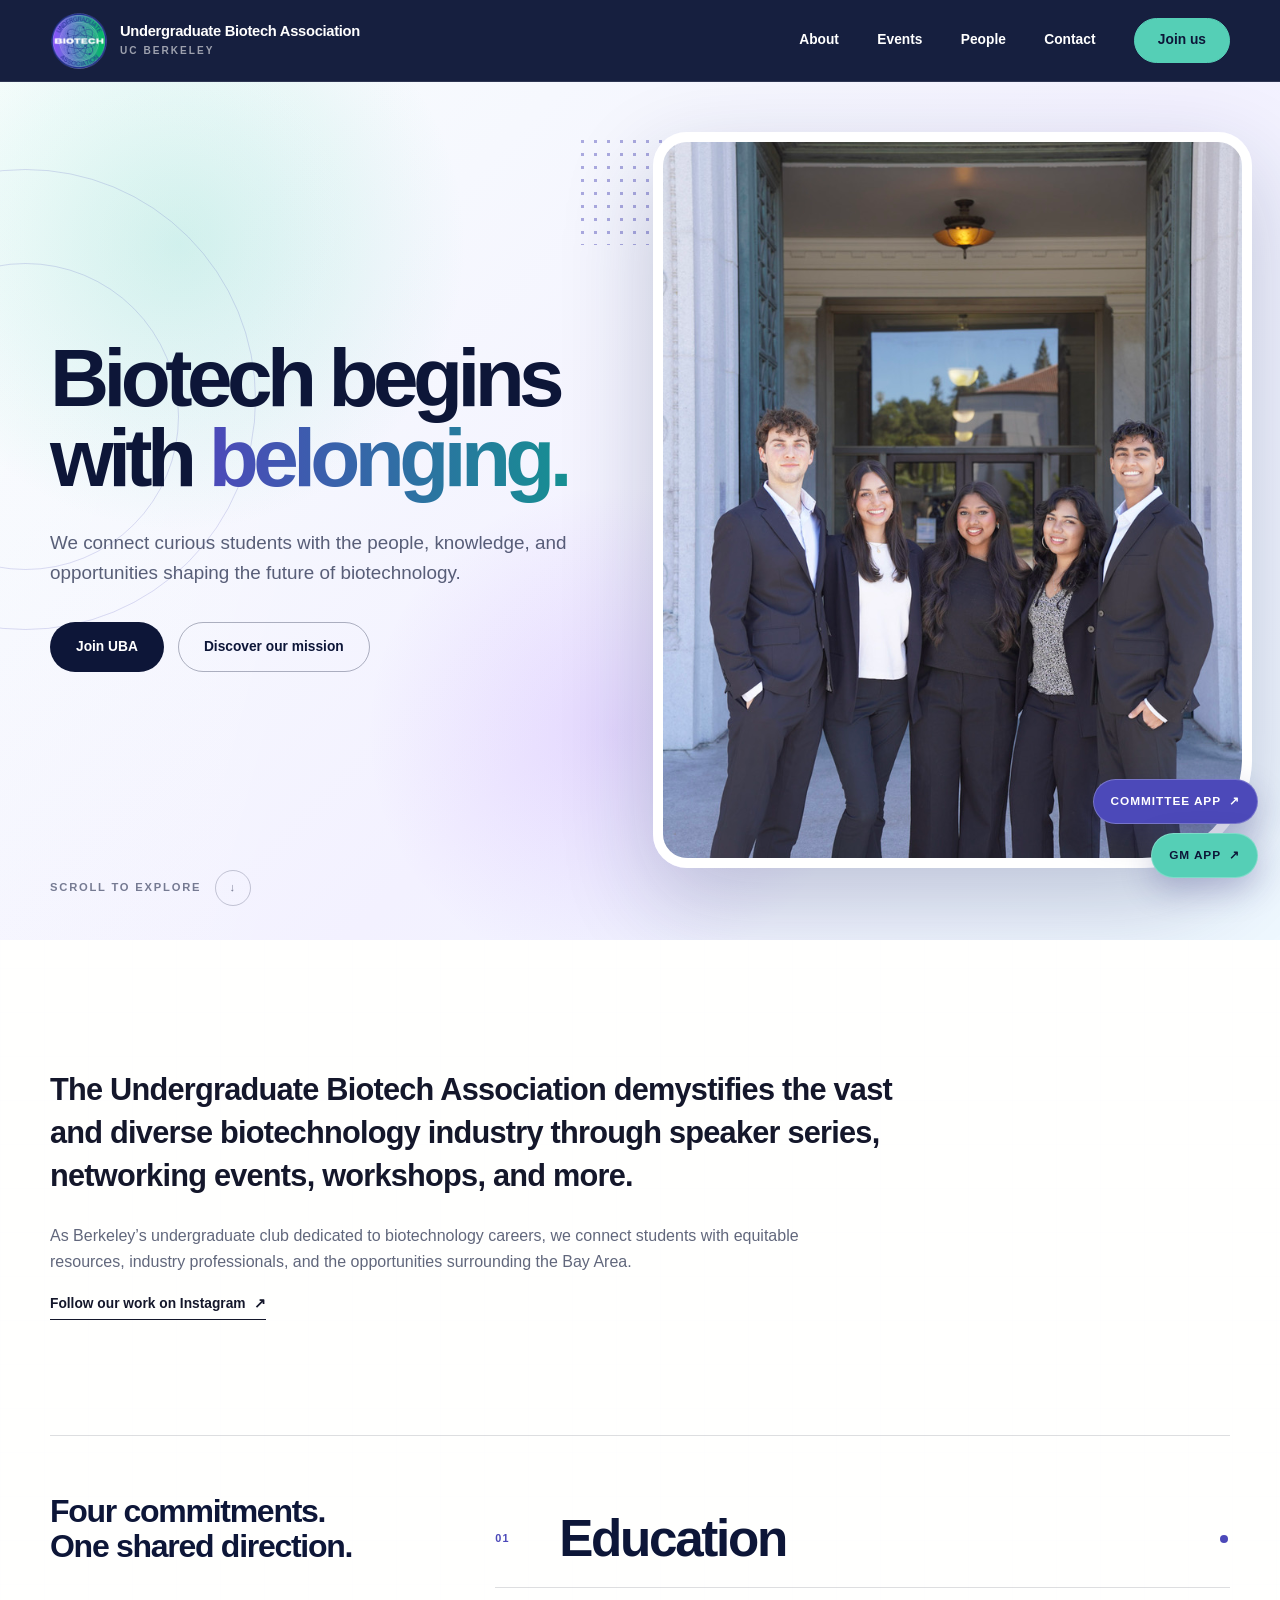
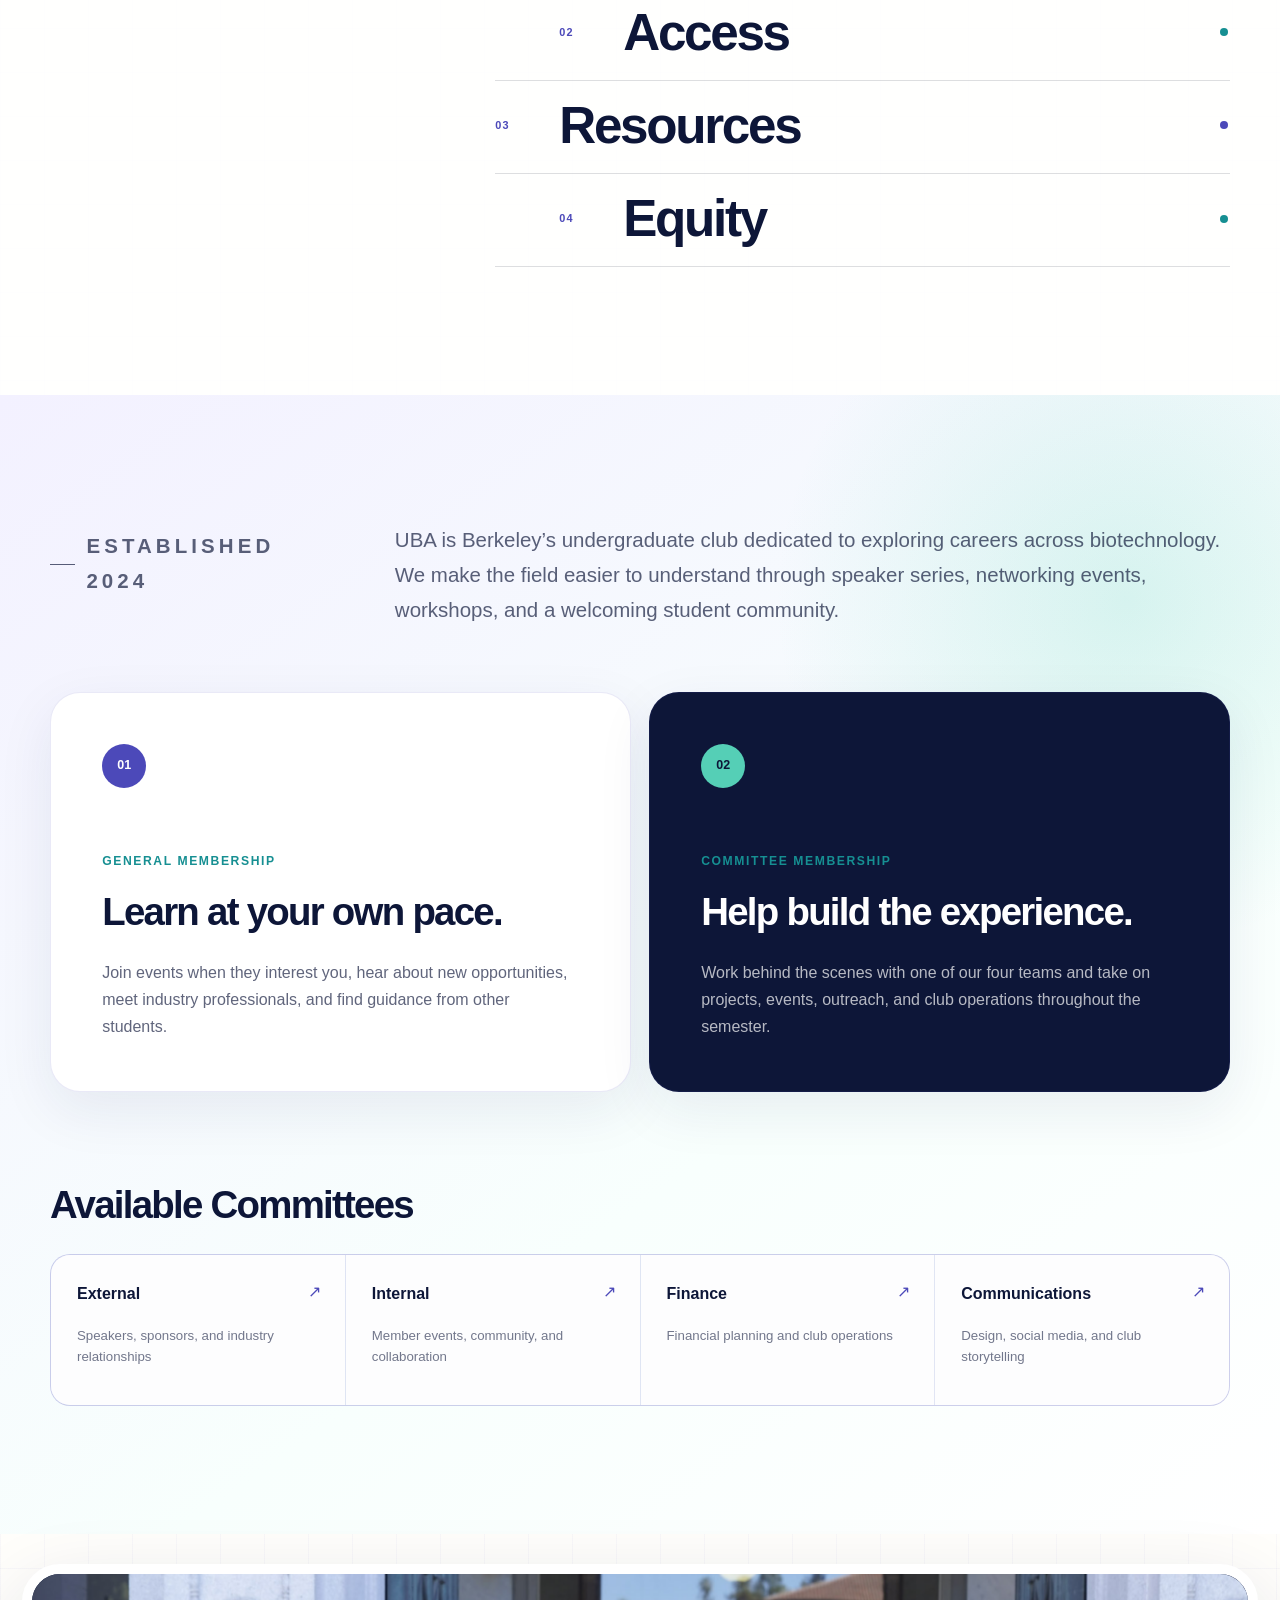
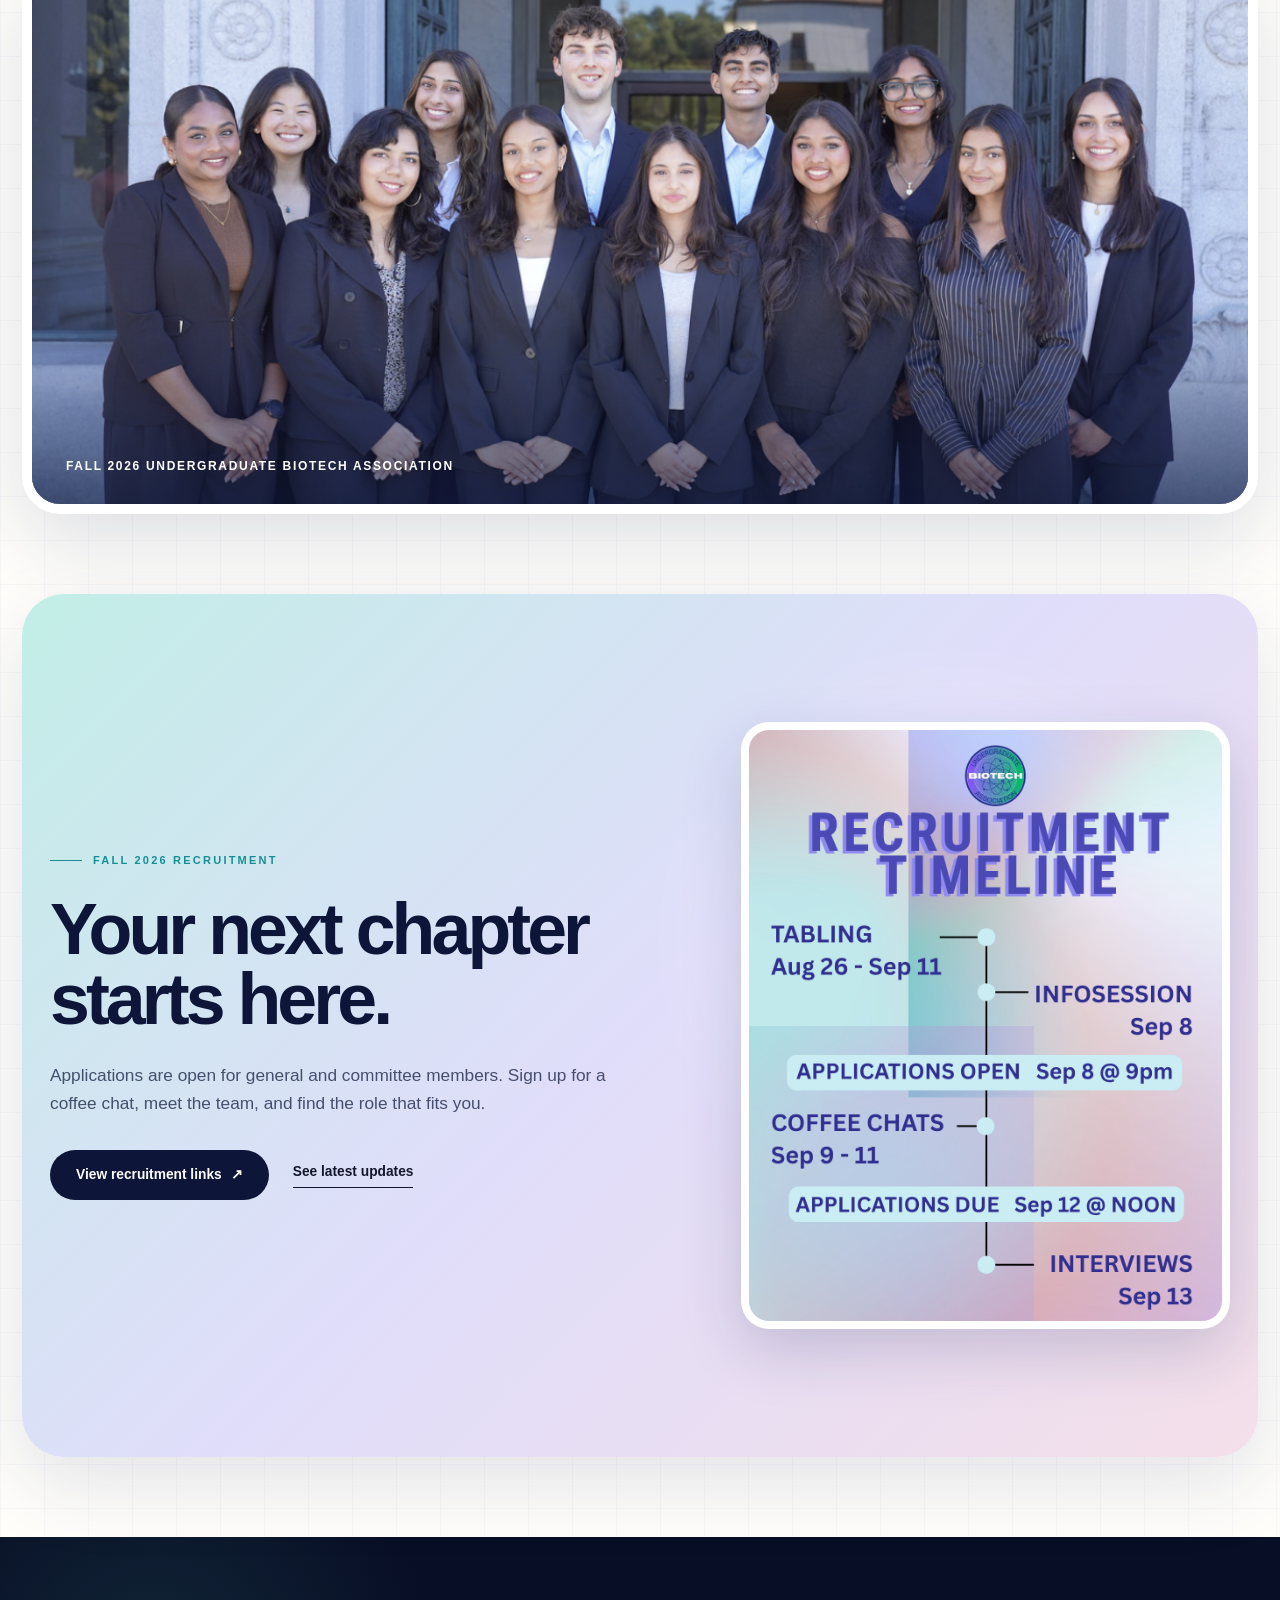
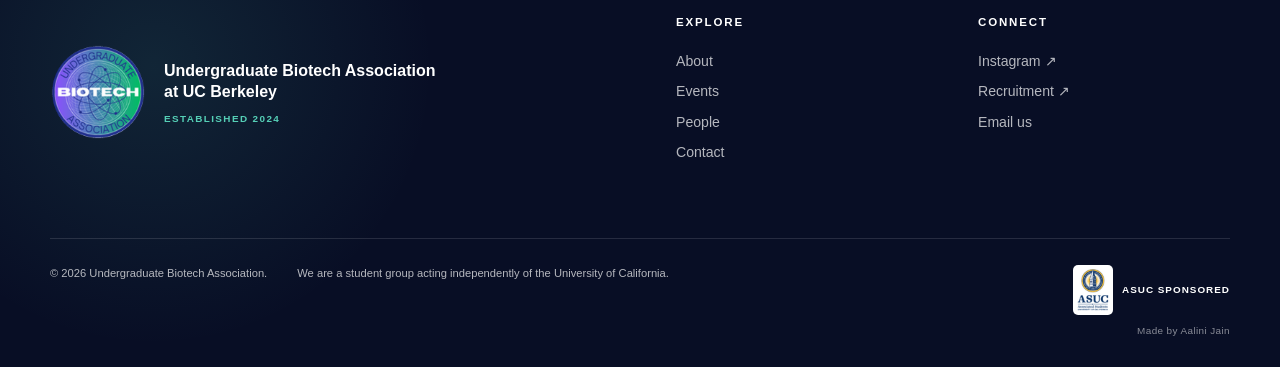
==== index.html @ ce8ee4ef "Fix Rohan and Mahika portrait crops" ====
<!doctype html>
<html lang="en">
  <head>
    <meta charset="UTF-8" />
    <meta name="viewport" content="width=device-width, initial-scale=1.0" />
    <meta
      name="description"
      content="The Undergraduate Biotech Association at UC Berkeley expands education, access, resources, and equity in biotechnology."
    />
    <meta name="theme-color" content="#182457" />
    <meta property="og:title" content="Undergraduate Biotech Association at Berkeley" />
    <meta
      property="og:description"
      content="A student community creating a more accessible and equitable path into biotechnology."
    />
    <meta property="og:image" content="assets/board-leadership-hq.jpeg" />
    <title>Undergraduate Biotech Association | UC Berkeley</title>
    <link rel="icon" href="assets/uba-logo-circle.png" />
    <link rel="stylesheet" href="styles.css?v=52" />
    <script src="script.js?v=9" defer></script>
  </head>
  <body>
    <a class="skip-link" href="#main-content">Skip to main content</a>

    <header class="site-header" data-header>
      <a class="brand" href="#home" aria-label="Undergraduate Biotech Association home">
        <span class="logo-crop"><img src="assets/uba-logo-circle.png" alt="" width="64" height="64" /></span>
        <span>
          <strong>Undergraduate Biotech Association</strong>
          <small>UC Berkeley</small>
        </span>
      </a>

      <button class="menu-toggle" type="button" aria-expanded="false" aria-controls="site-nav">
        <span></span><span></span><span></span>
        <span class="sr-only">Open menu</span>
      </button>

      <nav id="site-nav" class="site-nav" aria-label="Main navigation">
        <a href="#about">About</a>
        <a href="events.html">Events</a>
        <a href="people.html">People</a>
        <a href="contact.html">Contact</a>
        <a class="nav-cta" href="#join">Join us</a>
      </nav>
    </header>

    <div class="floating-applications" aria-label="UBA applications">
      <a class="floating-apply" href="https://docs.google.com/forms/d/e/1FAIpQLScR4cZwZZ2l4PjpaMu-0mJ9tTbmPl6yTMoB6lJNbiIGY1-iJw/viewform?usp=header" target="_blank" rel="noreferrer">Committee app <span aria-hidden="true">↗</span></a>
      <a class="floating-apply floating-apply-secondary" href="https://docs.google.com/forms/d/e/1FAIpQLSd3LmWvR2t4Z4Kg3OlW5qCdeOdYHtXtYmruvxZeySSAerFuqg/viewform?usp=header" target="_blank" rel="noreferrer">GM app <span aria-hidden="true">↗</span></a>
    </div>

    <main id="main-content">
      <section id="home" class="hero" aria-labelledby="hero-title">
        <div class="hero-photo" role="img" aria-label="Fall 2026 Undergraduate Biotech Association board"></div>
        <div class="hero-overlay"></div>
        <div class="hero-orbit orbit-one" aria-hidden="true"></div>
        <div class="hero-orbit orbit-two" aria-hidden="true"></div>

        <div class="hero-content reveal is-visible">
          <h1 id="hero-title">Biotech begins<br />with <em>belonging.</em></h1>
          <p class="hero-copy">
            We connect curious students with the people, knowledge, and opportunities shaping the future of biotechnology.
          </p>
          <div class="button-row">
            <a class="button button-primary" href="#join">Join UBA</a>
            <a class="button button-ghost" href="#about">Discover our mission</a>
          </div>
        </div>

        <a class="scroll-cue" href="#about">
          <span>Scroll to explore</span>
          <span aria-hidden="true">↓</span>
        </a>
      </section>

      <section id="about" class="mission section-pad" aria-label="About UBA">
        <div class="section-shell mission-grid mission-grid-single">
          <div class="mission-copy reveal">
            <p class="lead">
              The Undergraduate Biotech Association demystifies the vast and diverse biotechnology industry through speaker series, networking events, workshops, and more.
            </p>
            <p>
              As Berkeley’s undergraduate club dedicated to biotechnology careers, we connect students with equitable resources, industry professionals, and the opportunities surrounding the Bay Area.
            </p>
            <a class="text-link" href="https://www.instagram.com/cal_undergradbiotech/" target="_blank" rel="noreferrer">
              Follow our work on Instagram <span aria-hidden="true">↗</span>
            </a>
          </div>
        </div>

        <div class="values-editorial section-shell reveal" aria-labelledby="values-title">
          <header class="values-intro">
            <h3 id="values-title">Four commitments.<br />One shared direction.</h3>
          </header>
          <ol class="values-list">
            <li><span>01</span><strong>Education</strong></li>
            <li><span>02</span><strong>Access</strong></li>
            <li><span>03</span><strong>Resources</strong></li>
            <li><span>04</span><strong>Equity</strong></li>
          </ol>
        </div>
      </section>

      <section class="club-overview section-pad" aria-label="Club overview">
        <div class="section-shell">
          <div class="overview-heading overview-heading-simple reveal">
            <p class="eyebrow">Established 2024</p>
            <p>
              UBA is Berkeley’s undergraduate club dedicated to exploring careers across biotechnology. We make the field easier to understand through speaker series, networking events, workshops, and a welcoming student community.
            </p>
          </div>

          <div class="membership-grid reveal">
            <article>
              <span>01</span>
              <p class="membership-label">General membership</p>
              <h3>Learn at your own pace.</h3>
              <p>Join events when they interest you, hear about new opportunities, meet industry professionals, and find guidance from other students.</p>
            </article>
            <article>
              <span>02</span>
              <p class="membership-label">Committee membership</p>
              <h3>Help build the experience.</h3>
              <p>Work behind the scenes with one of our four teams and take on projects, events, outreach, and club operations throughout the semester.</p>
            </article>
          </div>

          <h3 class="committee-heading reveal">Available Committees</h3>
          <div class="committee-list reveal" aria-label="Available UBA committees">
            <a href="people.html#external-committee"><strong>External</strong><p>Speakers, sponsors, and industry relationships</p></a>
            <a href="people.html#internal-committee"><strong>Internal</strong><p>Member events, community, and collaboration</p></a>
            <a href="people.html#finance-committee"><strong>Finance</strong><p>Financial planning and club operations</p></a>
            <a href="people.html#communications-committee"><strong>Communications</strong><p>Design, social media, and club storytelling</p></a>
          </div>
        </div>
      </section>

      <figure class="community-photo-break reveal">
        <img src="assets/board-wide.png" alt="Fall 2026 Undergraduate Biotech Association board outside a campus building" />
        <figcaption>Fall 2026 Undergraduate Biotech Association</figcaption>
      </figure>

      <section id="join" class="recruitment section-pad">
        <div class="section-shell recruitment-grid">
          <div class="recruitment-copy reveal">
            <p class="eyebrow">Fall 2026 recruitment</p>
            <h2>Your next chapter starts here.</h2>
            <p>
              Applications are open for general and committee members. Sign up for a coffee chat, meet the team, and find the role that fits you.
            </p>
            <div class="button-row">
              <a
                class="button button-dark"
                href="https://linktr.ee/undergrad.biotech.association"
                target="_blank"
                rel="noreferrer"
              >
                View recruitment links <span aria-hidden="true">↗</span>
              </a>
              <a
                class="text-link"
                href="https://www.instagram.com/cal_undergradbiotech/"
                target="_blank"
                rel="noreferrer"
              >
                See latest updates
              </a>
            </div>
          </div>

          <figure class="recruitment-timeline reveal">
            <img
              src="assets/recruitment/fall-2026-timeline.png"
              alt="Fall 2026 recruitment timeline: tabling August 26 through September 11, info session and applications open September 8, coffee chats September 9 through 11, applications due September 12 at noon, and interviews September 13"
            />
          </figure>
        </div>
      </section>

    </main>

    <footer class="site-footer">
      <div class="section-shell footer-grid">
        <div class="footer-brand">
          <span class="logo-crop"><img src="assets/uba-logo-circle.png" alt="Undergraduate Biotech Association logo" width="86" height="86" /></span>
          <p>Undergraduate Biotech Association<br />at UC Berkeley<span class="footer-established">Established 2024</span></p>
        </div>
        <div>
          <h3>Explore</h3>
          <a href="#about">About</a>
          <a href="events.html">Events</a>
          <a href="people.html">People</a>
          <a href="contact.html">Contact</a>
        </div>
        <div>
          <h3>Connect</h3>
          <a href="https://www.instagram.com/cal_undergradbiotech/" target="_blank" rel="noreferrer">Instagram ↗</a>
          <a href="https://linktr.ee/undergrad.biotech.association" target="_blank" rel="noreferrer">Recruitment ↗</a>
          <a href="mailto:undergrad.biotech.association@gmail.com">Email us</a>
        </div>
      </div>
      <div class="section-shell footer-bottom">
        <p>© <span data-year></span> Undergraduate Biotech Association.</p>
        <p>We are a student group acting independently of the University of California.</p>
        <div class="footer-corner">
          <div class="asuc-sponsor"><img src="assets/asuc-logo.png" alt="ASUC logo" width="40" height="50" /><span>ASUC sponsored</span></div>
          <p class="site-credit">Made by Aalini Jain</p>
        </div>
      </div>
    </footer>
  </body>
</html>
---- styles.css ----
:root {
  --navy: #182457;
  --navy-deep: #0d1638;
  --purple: #4c49b9;
  --violet: #8a3ffc;
  --teal: #168f92;
  --mint: #55cfb6;
  --mist: #f4f6fb;
  --paper: #fffefb;
  --ink: #14172b;
  --muted: #61677c;
  --line: rgba(20, 23, 43, 0.14);
  --shell: min(1180px, calc(100% - 48px));
  --shadow: 0 24px 80px rgba(13, 22, 56, 0.16);
}

* {
  box-sizing: border-box;
}

html {
  scroll-behavior: smooth;
  scroll-padding-top: 86px;
}

body {
  margin: 0;
  color: var(--ink);
  background: var(--paper);
  font-family: Inter, ui-sans-serif, -apple-system, BlinkMacSystemFont, "Segoe UI", sans-serif;
  line-height: 1.6;
  -webkit-font-smoothing: antialiased;
}

body.menu-open {
  overflow: hidden;
}

img {
  display: block;
  max-width: 100%;
}

a {
  color: inherit;
  text-decoration: none;
}

button,
a {
  -webkit-tap-highlight-color: transparent;
}

.sr-only {
  position: absolute;
  width: 1px;
  height: 1px;
  padding: 0;
  margin: -1px;
  overflow: hidden;
  clip: rect(0, 0, 0, 0);
  white-space: nowrap;
  border: 0;
}

.skip-link {
  position: fixed;
  z-index: 1000;
  left: 16px;
  top: -100px;
  padding: 10px 16px;
  color: white;
  background: var(--navy-deep);
  border-radius: 4px;
  transition: top 180ms ease;
}

.skip-link:focus {
  top: 16px;
}

.site-header {
  position: fixed;
  z-index: 100;
  top: 0;
  left: 0;
  display: flex;
  align-items: center;
  justify-content: space-between;
  width: 100%;
  min-height: 78px;
  padding: 8px max(24px, calc((100vw - 1180px) / 2));
  background: rgba(255, 254, 251, 0.96);
  border-bottom: 1px solid transparent;
  transition: min-height 220ms ease, box-shadow 220ms ease, border-color 220ms ease;
  backdrop-filter: blur(16px);
}

.site-header.scrolled {
  min-height: 68px;
  border-color: var(--line);
  box-shadow: 0 8px 30px rgba(13, 22, 56, 0.06);
}

.brand {
  display: inline-flex;
  align-items: center;
  gap: 12px;
  line-height: 1.05;
}

.brand img {
  width: 52px;
  height: 52px;
  object-fit: cover;
  border-radius: 50%;
}

.brand strong,
.brand small {
  display: block;
}

.brand strong {
  font-size: 0.92rem;
  letter-spacing: -0.02em;
}

.brand small {
  margin-top: 6px;
  color: var(--muted);
  font-size: 0.63rem;
  font-weight: 700;
  letter-spacing: 0.2em;
  text-transform: uppercase;
}

.site-nav {
  display: flex;
  align-items: center;
  gap: clamp(18px, 3vw, 40px);
  font-size: 0.86rem;
  font-weight: 650;
}

.site-nav > a:not(.nav-cta) {
  position: relative;
}

.site-nav > a:not(.nav-cta)::after {
  position: absolute;
  right: 0;
  bottom: -7px;
  left: 0;
  height: 2px;
  content: "";
  background: var(--teal);
  transform: scaleX(0);
  transform-origin: right;
  transition: transform 180ms ease;
}

.site-nav > a:hover::after,
.site-nav > a:focus-visible::after {
  transform: scaleX(1);
  transform-origin: left;
}

.nav-cta {
  padding: 10px 23px;
  border: 1px solid var(--ink);
  border-radius: 999px;
  transition: color 180ms ease, background 180ms ease;
}

.nav-cta:hover,
.nav-cta:focus-visible {
  color: white;
  background: var(--ink);
}

.menu-toggle {
  display: none;
  width: 44px;
  height: 44px;
  padding: 10px;
  background: transparent;
  border: 0;
  cursor: pointer;
}

.menu-toggle > span:not(.sr-only) {
  display: block;
  height: 2px;
  margin: 5px 0;
  background: var(--ink);
  transition: transform 180ms ease, opacity 180ms ease;
}

.section-shell {
  width: var(--shell);
  margin: 0 auto;
}

.section-pad {
  padding: clamp(86px, 10vw, 150px) 0;
}

.eyebrow {
  display: flex;
  align-items: center;
  gap: 11px;
  margin: 0 0 24px;
  color: var(--teal);
  font-size: 0.69rem;
  font-weight: 800;
  letter-spacing: 0.2em;
  text-transform: uppercase;
}

.eyebrow::before {
  display: inline-block;
  width: 32px;
  height: 1px;
  content: "";
  background: currentColor;
}

.eyebrow.light {
  color: rgba(255, 255, 255, 0.8);
}

h1,
h2,
h3,
p {
  margin-top: 0;
}

h1,
h2 {
  margin-bottom: 0;
  font-weight: 760;
  line-height: 0.98;
  letter-spacing: -0.055em;
}

h1 em,
h2 em {
  font-family: Georgia, "Times New Roman", serif;
  font-weight: 400;
}

.hero {
  position: relative;
  display: flex;
  align-items: flex-end;
  min-height: 100svh;
  padding: 150px max(24px, calc((100vw - 1180px) / 2)) 90px;
  color: white;
  overflow: hidden;
}

.hero-photo,
.hero-overlay {
  position: absolute;
  inset: 0;
}

.hero-photo {
  background-image: url("assets/board-wide.png");
  background-position: center 38%;
  background-size: cover;
  transform: scale(1.015);
}

.hero-overlay {
  background:
    linear-gradient(90deg, rgba(7, 14, 42, 0.94) 0%, rgba(13, 22, 56, 0.74) 46%, rgba(13, 22, 56, 0.26) 78%),
    linear-gradient(0deg, rgba(7, 14, 42, 0.7) 0%, transparent 50%);
}

.hero-content {
  position: relative;
  z-index: 2;
  max-width: 760px;
}

.hero h1 {
  max-width: 780px;
  font-size: clamp(3.75rem, 8vw, 7.7rem);
}

.hero h1 em {
  color: #79dac8;
}

.hero-copy {
  max-width: 570px;
  margin: 30px 0 34px;
  color: rgba(255, 255, 255, 0.78);
  font-size: clamp(1rem, 1.7vw, 1.18rem);
}

.button-row {
  display: flex;
  align-items: center;
  flex-wrap: wrap;
  gap: 14px;
}

.button {
  display: inline-flex;
  align-items: center;
  justify-content: center;
  gap: 9px;
  min-height: 50px;
  padding: 12px 25px;
  border: 1px solid transparent;
  border-radius: 999px;
  font-size: 0.86rem;
  font-weight: 750;
  transition: transform 180ms ease, color 180ms ease, background 180ms ease, border-color 180ms ease;
}

.button:hover,
.button:focus-visible {
  transform: translateY(-2px);
}

.button-primary {
  color: var(--navy-deep);
  background: white;
}

.button-primary:hover,
.button-primary:focus-visible {
  color: white;
  background: var(--teal);
}

.button-ghost {
  color: white;
  border-color: rgba(255, 255, 255, 0.46);
}

.button-ghost:hover,
.button-ghost:focus-visible {
  border-color: white;
  background: rgba(255, 255, 255, 0.1);
}

.button-dark {
  color: white;
  background: var(--navy-deep);
}

.button-dark:hover,
.button-dark:focus-visible {
  background: var(--purple);
}

.button-outline {
  border-color: var(--ink);
}

.button-outline:hover,
.button-outline:focus-visible {
  color: white;
  background: var(--ink);
}

.scroll-cue {
  position: absolute;
  z-index: 2;
  right: max(24px, calc((100vw - 1180px) / 2));
  bottom: 52px;
  display: flex;
  align-items: center;
  gap: 14px;
  color: rgba(255, 255, 255, 0.72);
  font-size: 0.7rem;
  font-weight: 700;
  letter-spacing: 0.16em;
  text-transform: uppercase;
}

.scroll-cue span:last-child {
  display: grid;
  width: 36px;
  height: 36px;
  border: 1px solid rgba(255, 255, 255, 0.35);
  border-radius: 50%;
  place-items: center;
  animation: bob 1.8s ease-in-out infinite;
}

.hero-orbit {
  position: absolute;
  z-index: 1;
  right: -9vw;
  bottom: -30vw;
  border: 1px solid rgba(121, 218, 200, 0.32);
  border-radius: 50%;
}

.orbit-one {
  width: 58vw;
  height: 58vw;
}

.orbit-two {
  right: 2vw;
  bottom: -23vw;
  width: 42vw;
  height: 42vw;
}

.mission {
  overflow: hidden;
}

.mission-grid {
  display: grid;
  grid-template-columns: minmax(0, 0.95fr) minmax(0, 1.05fr);
  gap: clamp(60px, 10vw, 150px);
}

.mission h2,
.section-heading h2,
.recruitment h2,
.closing-cta h2 {
  font-size: clamp(3rem, 5.6vw, 5.8rem);
}

.mission-copy {
  padding-top: 45px;
}

.mission-copy .lead {
  margin-bottom: 26px;
  font-size: clamp(1.35rem, 2.4vw, 2rem);
  font-weight: 600;
  line-height: 1.4;
  letter-spacing: -0.025em;
}

.mission-copy > p:not(.lead) {
  max-width: 570px;
  color: var(--muted);
}

.text-link {
  display: inline-flex;
  align-items: center;
  gap: 8px;
  padding-bottom: 4px;
  color: var(--ink);
  border-bottom: 1px solid currentColor;
  font-size: 0.86rem;
  font-weight: 750;
  transition: color 180ms ease, gap 180ms ease;
}

.text-link:hover,
.text-link:focus-visible {
  gap: 13px;
  color: var(--teal);
}

.values {
  display: grid;
  grid-template-columns: repeat(4, 1fr);
  margin-top: clamp(80px, 9vw, 130px);
  border-top: 1px solid var(--line);
  border-bottom: 1px solid var(--line);
}

.values div {
  min-width: 0;
  padding: 32px clamp(16px, 3vw, 35px);
  border-right: 1px solid var(--line);
}

.values div:last-child {
  border-right: 0;
}

.values span,
.values strong {
  display: block;
}

.values span {
  margin-bottom: 20px;
  color: var(--purple);
  font-size: 0.7rem;
  font-weight: 800;
}

.values strong {
  font-size: clamp(1rem, 1.5vw, 1.3rem);
}

.community {
  color: white;
  background: var(--navy-deep);
}

.section-heading {
  display: grid;
  grid-template-columns: 1.3fr 0.7fr;
  align-items: end;
  gap: 60px;
  margin-bottom: 70px;
}

.section-heading h2 em {
  color: var(--mint);
}

.section-heading > p {
  max-width: 430px;
  margin-bottom: 7px;
  color: rgba(255, 255, 255, 0.64);
}

.program-grid {
  display: grid;
  grid-template-columns: repeat(3, 1fr);
  border-top: 1px solid rgba(255, 255, 255, 0.18);
  border-bottom: 1px solid rgba(255, 255, 255, 0.18);
}

.program-card {
  position: relative;
  min-height: 390px;
  padding: 28px clamp(24px, 3vw, 42px) 38px;
  border-right: 1px solid rgba(255, 255, 255, 0.18);
  transition: background 220ms ease;
}

.program-card:last-child {
  border-right: 0;
}

.program-card:hover {
  background: rgba(84, 207, 182, 0.07);
}

.card-number {
  display: block;
  color: rgba(255, 255, 255, 0.45);
  font-size: 0.68rem;
  font-weight: 800;
}

.card-icon {
  display: grid;
  width: 66px;
  height: 66px;
  margin: 72px 0 34px;
  color: var(--mint);
  border: 1px solid rgba(84, 207, 182, 0.45);
  border-radius: 50%;
  font-size: 1.6rem;
  place-items: center;
}

.program-card h3 {
  margin-bottom: 14px;
  font-size: 1.35rem;
}

.program-card p {
  margin-bottom: 0;
  color: rgba(255, 255, 255, 0.58);
  font-size: 0.92rem;
}

.recruitment {
  position: relative;
  color: var(--navy-deep);
  background:
    radial-gradient(circle at 75% 40%, rgba(255, 255, 255, 0.55), transparent 28%),
    linear-gradient(135deg, #c2eee7 0%, #e0ddfa 50%, #f4dfe9 100%);
  overflow: hidden;
}

.recruitment-grid {
  display: grid;
  grid-template-columns: minmax(0, 1fr) minmax(380px, 0.8fr);
  align-items: center;
  gap: 80px;
}

.recruitment-copy {
  position: relative;
  z-index: 2;
}

.recruitment-copy > p:not(.eyebrow) {
  max-width: 600px;
  margin: 28px 0 32px;
  color: rgba(13, 22, 56, 0.72);
  font-size: 1.08rem;
}

.recruitment-copy .button-row {
  gap: 24px;
}

.recruitment-art {
  position: relative;
  display: grid;
  min-height: 480px;
  place-items: center;
}

.recruitment-art img {
  position: relative;
  z-index: 2;
  width: min(48%, 210px);
  border: 8px solid rgba(255, 255, 255, 0.8);
  border-radius: 50%;
  box-shadow: var(--shadow);
}

.art-ring {
  position: absolute;
  border: 1px solid rgba(76, 73, 185, 0.33);
  border-radius: 50%;
}

.ring-one {
  width: 380px;
  height: 380px;
}

.ring-two {
  width: 490px;
  height: 240px;
  transform: rotate(-25deg);
}

.art-label {
  position: absolute;
  z-index: 3;
  padding: 8px 14px;
  color: white;
  background: var(--navy-deep);
  border-radius: 999px;
  font-size: 0.65rem;
  font-weight: 800;
  letter-spacing: 0.1em;
  text-transform: uppercase;
}

.label-one {
  top: 16%;
  left: 8%;
}

.label-two {
  right: 0;
  top: 47%;
  background: var(--purple);
}

.label-three {
  bottom: 12%;
  left: 22%;
  background: var(--teal);
}

.board {
  background: var(--paper);
}

.board-heading {
  color: var(--ink);
}

.board-heading h2 em {
  color: var(--purple);
}

.board-heading > p {
  color: var(--muted);
}

.photo-grid {
  display: grid;
  grid-template-columns: 1.35fr 0.9fr;
  grid-template-rows: repeat(2, minmax(240px, 1fr));
  gap: 16px;
}

.photo-grid figure {
  margin: 0;
  overflow: hidden;
}

.photo-grid .photo-wide {
  grid-row: 1 / 3;
}

.photo-grid img {
  width: 100%;
  height: 100%;
  object-fit: cover;
  transition: transform 700ms cubic-bezier(0.2, 0.7, 0.2, 1);
}

.photo-grid figure:hover img {
  transform: scale(1.025);
}

.photo-grid figure:nth-child(2) img {
  object-position: center 43%;
}

.photo-grid figure:nth-child(3) img {
  object-position: center 35%;
}

.board-link {
  display: flex;
  align-items: center;
  justify-content: space-between;
  gap: 40px;
  padding-top: 40px;
}

.board-link p {
  max-width: 520px;
  margin-bottom: 0;
  color: var(--muted);
}

.closing-cta {
  position: relative;
  padding: clamp(105px, 14vw, 190px) 0;
  color: white;
  background:
    linear-gradient(rgba(13, 22, 56, 0.84), rgba(13, 22, 56, 0.9)),
    url("assets/board-candid.jpeg") center 42% / cover;
  text-align: center;
}

.closing-cta .eyebrow {
  justify-content: center;
}

.closing-cta h2 {
  margin-bottom: 38px;
}

.closing-cta h2 em {
  color: var(--mint);
}

.site-footer {
  padding: 76px 0 28px;
  color: rgba(255, 255, 255, 0.7);
  background: #080e25;
}

.footer-grid {
  display: grid;
  grid-template-columns: 1.6fr 0.7fr 0.7fr;
  gap: 50px;
  padding-bottom: 66px;
}

.footer-brand {
  display: flex;
  align-items: center;
  gap: 18px;
}

.footer-brand img {
  width: 76px;
  height: 76px;
  object-fit: cover;
  border-radius: 50%;
}

.footer-brand p {
  margin-bottom: 0;
  color: white;
  font-weight: 650;
  line-height: 1.35;
}

.footer-established {
  display: block;
  margin-top: 9px;
  color: var(--mint);
  font-size: 0.62rem;
  font-weight: 750;
  letter-spacing: 0.14em;
  text-transform: uppercase;
}

.site-footer h3 {
  margin-bottom: 18px;
  color: white;
  font-size: 0.72rem;
  letter-spacing: 0.16em;
  text-transform: uppercase;
}

.site-footer div > a {
  display: block;
  width: fit-content;
  margin: 8px 0;
  font-size: 0.88rem;
}

.site-footer div > a:hover,
.site-footer div > a:focus-visible {
  color: var(--mint);
}

.footer-bottom {
  display: flex;
  justify-content: space-between;
  gap: 30px;
  padding-top: 26px;
  border-top: 1px solid rgba(255, 255, 255, 0.12);
  font-size: 0.7rem;
}

.footer-bottom p {
  margin-bottom: 0;
}

.footer-corner {
  display: flex;
  align-items: flex-end;
  flex: 0 0 auto;
  flex-direction: column;
  gap: 8px;
  margin-left: auto;
}

.asuc-sponsor {
  display: flex;
  align-items: center;
  flex: 0 0 auto;
  gap: 9px;
  color: white;
  font-size: 0.62rem;
  font-weight: 750;
  letter-spacing: 0.1em;
  text-transform: uppercase;
  white-space: nowrap;
}

.asuc-sponsor img {
  display: block;
  width: 40px;
  height: 50px;
  object-fit: contain;
  border-radius: 5px;
}

.site-credit {
  color: rgba(255, 255, 255, 0.52);
  font-size: 0.62rem;
  letter-spacing: 0.04em;
}

.floating-applications {
  position: fixed;
  right: 22px;
  bottom: 22px;
  z-index: 90;
  display: flex;
  align-items: flex-end;
  flex-direction: column;
  gap: 9px;
}

.floating-apply {
  display: inline-flex;
  align-items: center;
  gap: 8px;
  padding: 12px 17px;
  color: white;
  background: var(--purple);
  border: 1px solid rgba(255, 255, 255, 0.24);
  border-radius: 999px;
  box-shadow: 0 12px 32px rgba(35, 35, 115, 0.26);
  font-size: 0.74rem;
  font-weight: 800;
  letter-spacing: 0.08em;
  text-transform: uppercase;
  transition: background 180ms ease, transform 180ms ease;
}

.floating-apply-secondary {
  color: var(--navy-deep);
  background: var(--mint);
}

.floating-apply:hover,
.floating-apply:focus-visible {
  color: var(--navy-deep);
  background: var(--mint);
  transform: translateY(-2px);
}

.floating-apply-secondary:hover,
.floating-apply-secondary:focus-visible {
  color: white;
  background: var(--purple);
}

.values-editorial {
  display: grid;
  grid-template-columns: minmax(190px, 0.62fr) minmax(0, 1.38fr);
  gap: clamp(55px, 9vw, 135px);
  margin-top: clamp(80px, 9vw, 130px);
  padding-top: clamp(34px, 5vw, 58px);
  border-top: 1px solid var(--line);
}

.values-intro .eyebrow {
  margin-bottom: 22px;
}

.values-intro h3 {
  max-width: 340px;
  color: var(--navy-deep);
  font-size: clamp(1.55rem, 2.5vw, 2.6rem);
  line-height: 1.08;
  letter-spacing: -0.04em;
}

.values-list {
  margin: 0;
  padding: 0;
  list-style: none;
}

.values-list li {
  display: grid;
  grid-template-columns: 46px minmax(0, 1fr) 10px;
  align-items: center;
  gap: 18px;
  padding: 19px 0 22px;
  border-bottom: 1px solid var(--line);
}

.values-list li:nth-child(even) {
  padding-left: clamp(24px, 5vw, 78px);
}

.values-list li::after {
  width: 8px;
  height: 8px;
  background: var(--purple);
  border-radius: 50%;
  content: "";
}

.values-list li:nth-child(even)::after {
  background: var(--teal);
}

.values-list span {
  color: var(--purple);
  font-size: 0.68rem;
  font-weight: 800;
  letter-spacing: 0.12em;
}

.values-list strong {
  color: var(--navy-deep);
  font-size: clamp(1.9rem, 4vw, 4rem);
  font-weight: 650;
  line-height: 1;
  letter-spacing: -0.045em;
}

@media (max-width: 760px) {
  .floating-applications {
    right: 14px;
    bottom: 14px;
    gap: 7px;
  }

  .floating-apply {
    padding: 11px 14px;
    font-size: 0.68rem;
  }

  .values-editorial {
    grid-template-columns: 1fr;
    gap: 38px;
    margin-top: 70px;
  }

  .values-intro h3 {
    max-width: 290px;
  }

  .values-list li {
    grid-template-columns: 34px minmax(0, 1fr) 8px;
    gap: 12px;
  }

  .values-list li:nth-child(even) {
    padding-left: 20px;
  }
}

.site-nav > a.active:not(.nav-cta)::after {
  transform: scaleX(1);
}

.subpage-body {
  background: var(--paper);
}

.subpage-hero {
  position: relative;
  display: flex;
  align-items: flex-end;
  min-height: 76svh;
  padding: 180px 0 clamp(70px, 9vw, 120px);
  color: white;
  overflow: hidden;
}

.subpage-hero::before,
.subpage-hero::after {
  position: absolute;
  inset: 0;
  content: "";
}

.subpage-hero::before {
  background-position: center;
  background-size: cover;
  transform: scale(1.015);
}

.subpage-hero::after {
  background:
    linear-gradient(90deg, rgba(7, 14, 42, 0.95) 0%, rgba(13, 22, 56, 0.73) 55%, rgba(13, 22, 56, 0.32) 100%),
    linear-gradient(0deg, rgba(7, 14, 42, 0.7), transparent 54%);
}

.events-hero::before {
  background-image: url("assets/events/industry-speaker-panel.jpg");
  background-position: center 48%;
}

.people-hero::before {
  background-image: url("assets/board-wide.png");
  background-position: center 38%;
}

.subpage-hero .section-shell {
  position: relative;
  z-index: 2;
}

.subpage-hero h1 {
  max-width: 880px;
  margin: 0;
  font-size: clamp(4rem, 8vw, 8rem);
}

.subpage-hero h1 em {
  color: var(--mint);
}

.subpage-hero .section-shell > p:last-child {
  max-width: 610px;
  margin: 30px 0 0;
  color: rgba(255, 255, 255, 0.72);
  font-size: 1.05rem;
}

.intro-grid {
  display: grid;
  grid-template-columns: 0.7fr 1.3fr;
  gap: 70px;
}

.intro-grid .lead {
  max-width: 780px;
  margin: 0;
  font-size: clamp(1.6rem, 3vw, 2.65rem);
  font-weight: 600;
  line-height: 1.35;
  letter-spacing: -0.035em;
}

.events-intro {
  padding-bottom: clamp(65px, 8vw, 110px);
}

.event-archive {
  padding-bottom: clamp(90px, 11vw, 160px);
}

.event-row {
  display: grid;
  grid-template-columns: minmax(0, 0.88fr) minmax(0, 1.12fr);
  align-items: center;
  gap: clamp(50px, 8vw, 120px);
  padding-top: clamp(70px, 8vw, 110px);
  padding-bottom: clamp(70px, 8vw, 110px);
  border-top: 1px solid var(--line);
}

.event-row.reverse .event-image {
  grid-column: 2;
}

.event-row.reverse .event-copy {
  grid-column: 1;
  grid-row: 1;
}

.event-image {
  position: relative;
  display: block;
  aspect-ratio: 4 / 5;
  background: var(--mist);
  overflow: hidden;
}

.event-image::after {
  position: absolute;
  inset: 0;
  content: "";
  border: 1px solid rgba(255, 255, 255, 0.18);
  pointer-events: none;
}

.event-image img {
  width: 100%;
  height: 100%;
  object-fit: cover;
  transition: transform 600ms cubic-bezier(0.2, 0.7, 0.2, 1);
}

.event-image:hover img,
.event-image:focus-visible img {
  transform: scale(1.025);
}

.event-copy {
  max-width: 610px;
}

.event-number {
  color: var(--purple);
  font-size: 0.7rem;
  font-weight: 800;
  letter-spacing: 0.15em;
}

.event-date {
  margin-bottom: 20px;
  color: var(--teal);
  font-size: 0.7rem;
  font-weight: 800;
  letter-spacing: 0.13em;
  text-transform: uppercase;
}

.event-copy h2 {
  margin-bottom: 26px;
  font-size: clamp(2.45rem, 4.5vw, 4.55rem);
  line-height: 1.02;
}

.event-copy > p:not(.event-number, .event-date) {
  color: var(--muted);
}

.event-tags {
  display: flex;
  flex-wrap: wrap;
  gap: 8px;
  margin: 28px 0 30px;
}

.event-tags span {
  padding: 6px 11px;
  color: var(--navy);
  background: rgba(76, 73, 185, 0.08);
  border: 1px solid rgba(76, 73, 185, 0.16);
  border-radius: 999px;
  font-size: 0.68rem;
  font-weight: 750;
}

.next-event-cta,
.people-closing {
  padding: clamp(100px, 13vw, 175px) 0;
  color: white;
  background:
    radial-gradient(circle at 82% 22%, rgba(84, 207, 182, 0.22), transparent 30%),
    var(--navy-deep);
  text-align: center;
}

.next-event-cta .eyebrow,
.people-closing .eyebrow {
  justify-content: center;
}

.next-event-cta h2,
.people-closing h2 {
  margin-bottom: 30px;
  font-size: clamp(3.3rem, 7vw, 6.7rem);
}

.next-event-cta h2 em,
.people-closing h2 em {
  color: var(--mint);
}

.next-event-cta p:not(.eyebrow) {
  max-width: 590px;
  margin: 0 auto 32px;
  color: rgba(255, 255, 255, 0.66);
}

.coffee-chat-strip {
  color: white;
  background: var(--purple);
}

.coffee-chat-strip .section-shell {
  display: flex;
  align-items: center;
  justify-content: space-between;
  gap: 30px;
  min-height: 104px;
  padding-top: 20px;
  padding-bottom: 20px;
}

.coffee-chat-strip span,
.coffee-chat-strip strong {
  display: block;
}

.coffee-chat-strip span {
  margin-bottom: 4px;
  color: rgba(255, 255, 255, 0.68);
  font-size: 0.64rem;
  font-weight: 800;
  letter-spacing: 0.15em;
  text-transform: uppercase;
}

.coffee-chat-strip strong {
  font-size: 1.12rem;
}

.coffee-chat-strip p {
  margin: 0;
  color: rgba(255, 255, 255, 0.74);
  font-size: 0.86rem;
  text-align: right;
}

.coffee-chat-details {
  display: flex;
  align-items: flex-end;
  flex-direction: column;
  gap: 10px;
}

.coffee-chat-strip .coffee-chat-limit {
  padding: 8px 13px;
  color: white;
  background: var(--navy-deep);
  border-radius: 999px;
  font-size: 0.72rem;
  font-weight: 800;
  letter-spacing: 0.04em;
  text-transform: uppercase;
}

.team-section {
  overflow: hidden;
}

.team-tinted {
  background: var(--mist);
}

.team-title {
  position: relative;
  display: flex;
  align-items: flex-end;
  justify-content: space-between;
  gap: 30px;
  margin-bottom: 55px;
  padding-bottom: 26px;
  border-bottom: 1px solid var(--line);
}

.team-title .eyebrow {
  position: absolute;
  top: -5px;
  left: 0;
}

.team-title h2 {
  margin: 45px 0 0;
  font-size: clamp(2.5rem, 5vw, 4.8rem);
}

.team-title > span {
  padding-bottom: 8px;
  color: var(--muted);
  font-size: 0.68rem;
  font-weight: 800;
  letter-spacing: 0.13em;
  text-transform: uppercase;
}

.people-grid {
  display: grid;
  grid-template-columns: repeat(2, minmax(0, 1fr));
  gap: 28px;
}

.people-grid.three-up {
  grid-template-columns: repeat(3, minmax(0, 1fr));
}

.people-grid.single-card {
  grid-template-columns: minmax(0, calc(50% - 14px));
}

.person-card {
  min-width: 0;
  background: white;
  border: 1px solid var(--line);
  transition: box-shadow 240ms ease, transform 240ms ease;
}

.person-card:hover {
  box-shadow: var(--shadow);
  transform: translateY(-5px);
}

.person-photo {
  aspect-ratio: 4 / 4.7;
  background: #e7e9f1;
  overflow: hidden;
}

.person-photo img {
  width: 100%;
  height: 100%;
  object-fit: cover;
  object-position: center 30%;
  transition: transform 600ms cubic-bezier(0.2, 0.7, 0.2, 1);
}

.person-card:hover .person-photo img {
  transform: scale(1.025);
}

.person-info {
  padding: clamp(24px, 3vw, 38px);
}

.person-role {
  margin-bottom: 7px;
  color: var(--teal);
  font-size: 0.66rem;
  font-weight: 800;
  letter-spacing: 0.13em;
  text-transform: uppercase;
}

.person-info h3 {
  margin-bottom: 27px;
  font-size: clamp(1.75rem, 3vw, 2.65rem);
  line-height: 1.05;
  letter-spacing: -0.04em;
}

.person-info dl {
  margin: 0 0 28px;
}

.person-info dl div {
  display: grid;
  grid-template-columns: 82px minmax(0, 1fr);
  gap: 12px;
  padding: 10px 0;
  border-top: 1px solid var(--line);
}

.person-info dt,
.person-info dd {
  margin: 0;
}

.person-info dt {
  color: var(--muted);
  font-size: 0.66rem;
  font-weight: 800;
  letter-spacing: 0.08em;
  text-transform: uppercase;
}

.person-info dd {
  font-size: 0.82rem;
  line-height: 1.45;
}

.coffee-link {
  display: inline-flex;
  align-items: center;
  gap: 8px;
  padding-bottom: 3px;
  color: var(--purple);
  border-bottom: 1px solid currentColor;
  font-size: 0.78rem;
  font-weight: 800;
  transition: color 180ms ease, gap 180ms ease;
}

.coffee-link:hover,
.coffee-link:focus-visible {
  gap: 12px;
  color: var(--teal);
}

.coffee-link.unavailable {
  color: var(--muted);
  border-bottom-style: dashed;
}

.people-closing {
  background:
    linear-gradient(rgba(13, 22, 56, 0.84), rgba(13, 22, 56, 0.9)),
    url("assets/board-candid.jpeg") center / cover;
}

.reveal {
  opacity: 0;
  transform: translateY(30px);
  transition: opacity 700ms ease, transform 700ms cubic-bezier(0.2, 0.7, 0.2, 1);
}

.reveal.is-visible {
  opacity: 1;
  transform: translateY(0);
}

.program-card:nth-child(2) {
  transition-delay: 100ms;
}

.program-card:nth-child(3) {
  transition-delay: 200ms;
}

@keyframes bob {
  0%, 100% { transform: translateY(0); }
  50% { transform: translateY(5px); }
}

@media (max-width: 900px) {
  :root {
    --shell: min(100% - 36px, 680px);
  }

  .site-header {
    padding-right: 18px;
    padding-left: 18px;
    backdrop-filter: none;
  }

  .menu-toggle {
    position: relative;
    z-index: 102;
    display: block;
  }

  .menu-open .menu-toggle > span:nth-child(1) {
    background: white;
    transform: translateY(7px) rotate(45deg);
  }

  .menu-open .menu-toggle > span:nth-child(2) {
    opacity: 0;
  }

  .menu-open .menu-toggle > span:nth-child(3) {
    background: white;
    transform: translateY(-7px) rotate(-45deg);
  }

  .site-nav {
    position: fixed;
    z-index: 101;
    inset: 0;
    display: flex;
    align-items: flex-start;
    justify-content: center;
    flex-direction: column;
    gap: 24px;
    padding: 110px 36px 50px;
    color: white;
    background: var(--navy-deep);
    font-size: clamp(1.8rem, 8vw, 3.4rem);
    opacity: 0;
    pointer-events: none;
    transform: translateY(-15px);
    transition: opacity 200ms ease, transform 200ms ease;
  }

  .menu-open .site-nav {
    opacity: 1;
    pointer-events: auto;
    transform: translateY(0);
  }

  .nav-cta {
    margin-top: 18px;
    padding: 12px 26px;
    border-color: white;
    font-size: 1rem;
  }

  .mission-grid,
  .section-heading,
  .recruitment-grid {
    grid-template-columns: 1fr;
  }

  .mission-grid,
  .section-heading {
    gap: 28px;
  }

  .mission-copy {
    padding-top: 0;
  }

  .values {
    grid-template-columns: repeat(2, 1fr);
  }

  .values div:nth-child(2) {
    border-right: 0;
  }

  .values div:nth-child(-n + 2) {
    border-bottom: 1px solid var(--line);
  }

  .program-grid {
    grid-template-columns: 1fr;
  }

  .program-card {
    min-height: auto;
    border-right: 0;
    border-bottom: 1px solid rgba(255, 255, 255, 0.18);
  }

  .program-card:last-child {
    border-bottom: 0;
  }

  .card-icon {
    margin: 44px 0 28px;
  }

  .recruitment-grid {
    gap: 15px;
  }

  .recruitment-art {
    min-height: 390px;
  }

  .photo-grid {
    grid-template-columns: 1fr 1fr;
    grid-template-rows: minmax(310px, auto) 270px;
  }

  .photo-grid .photo-wide {
    grid-column: 1 / 3;
    grid-row: auto;
  }

  .subpage-hero {
    min-height: 70svh;
  }

  .intro-grid {
    grid-template-columns: 1fr;
    gap: 18px;
  }

  .event-row {
    gap: 45px;
  }

  .people-grid.three-up {
    grid-template-columns: repeat(2, minmax(0, 1fr));
  }
}

@media (max-width: 620px) {
  :root {
    --shell: calc(100% - 32px);
  }

  .brand strong {
    font-size: 0.78rem;
  }

  .brand small {
    font-size: 0.56rem;
  }

  .hero {
    min-height: 830px;
    padding-right: 16px;
    padding-bottom: 68px;
    padding-left: 16px;
  }

  .hero-photo {
    background-position: 59% center;
  }

  .hero-overlay {
    background:
      linear-gradient(0deg, rgba(7, 14, 42, 0.96) 0%, rgba(13, 22, 56, 0.72) 62%, rgba(13, 22, 56, 0.22) 100%);
  }

  .hero h1 {
    font-size: clamp(3.2rem, 17vw, 5.2rem);
  }

  .scroll-cue {
    display: none;
  }

  .section-pad {
    padding: 82px 0;
  }

  .mission h2,
  .section-heading h2,
  .recruitment h2,
  .closing-cta h2 {
    font-size: clamp(2.7rem, 13vw, 4.1rem);
  }

  .values {
    grid-template-columns: 1fr;
  }

  .values div {
    border-right: 0;
    border-bottom: 1px solid var(--line);
  }

  .values div:nth-child(3) {
    border-bottom: 1px solid var(--line);
  }

  .values div:last-child {
    border-bottom: 0;
  }

  .section-heading {
    margin-bottom: 48px;
  }

  .recruitment-art {
    min-height: 330px;
    transform: scale(0.84);
  }

  .ring-one {
    width: 330px;
    height: 330px;
  }

  .ring-two {
    width: 390px;
    height: 210px;
  }

  .photo-grid {
    display: block;
  }

  .photo-grid figure {
    margin-bottom: 12px;
  }

  .photo-grid figure:not(.photo-wide) {
    height: 340px;
  }

  .board-link {
    align-items: flex-start;
    flex-direction: column;
  }

  .footer-grid {
    grid-template-columns: 1fr 1fr;
  }

  .footer-brand {
    grid-column: 1 / 3;
  }

  .footer-bottom {
    align-items: flex-start;
    flex-direction: column;
    gap: 10px;
  }

  .asuc-sponsor {
    margin-top: 8px;
  }

  .footer-corner {
    align-items: flex-start;
    margin-left: 0;
  }

  .subpage-hero {
    min-height: 690px;
    padding-top: 145px;
  }

  .subpage-hero h1 {
    font-size: clamp(3.3rem, 16vw, 5.1rem);
  }

  .events-hero::before {
    background-position: center;
  }

  .people-hero::before {
    background-position: 58% center;
  }

  .coffee-chat-strip .section-shell {
    align-items: flex-start;
    flex-direction: column;
    gap: 10px;
    padding-top: 24px;
    padding-bottom: 24px;
  }

  .coffee-chat-strip p {
    text-align: left;
  }

  .coffee-chat-details {
    align-items: flex-start;
  }

  .event-row,
  .event-row.reverse {
    grid-template-columns: 1fr;
    gap: 38px;
  }

  .event-row.reverse .event-image,
  .event-row.reverse .event-copy {
    grid-column: auto;
    grid-row: auto;
  }

  .event-image {
    aspect-ratio: 1 / 1;
  }

  .team-title {
    align-items: flex-start;
    flex-direction: column;
  }

  .team-title > span {
    padding-bottom: 0;
  }

  .people-grid,
  .people-grid.three-up,
  .people-grid.single-card {
    grid-template-columns: 1fr;
  }

  .person-photo {
    aspect-ratio: 4 / 4.5;
  }

  .person-info dl div {
    grid-template-columns: 72px minmax(0, 1fr);
  }
}

/* Fall 2026 content refresh */
.hero-photo {
  background-image: url("assets/board-leadership-hq.jpeg");
  background-position: center 28%;
}

.club-overview {
  color: var(--navy-deep);
  background:
    radial-gradient(circle at 88% 18%, rgba(84, 207, 182, 0.2), transparent 24%),
    linear-gradient(145deg, #f3f1ff, #f8fffd 62%, #ffffff);
}

.overview-heading {
  display: grid;
  grid-template-columns: minmax(0, 1.1fr) minmax(280px, 0.8fr);
  gap: clamp(44px, 8vw, 120px);
  align-items: end;
  margin-bottom: 64px;
}

.overview-heading h2 {
  margin: 0;
  font-size: clamp(3.1rem, 6vw, 6rem);
  letter-spacing: -0.06em;
  line-height: 0.95;
}

.overview-heading > p {
  margin: 0;
  color: rgba(13, 22, 56, 0.68);
  font-size: clamp(1.05rem, 1.6vw, 1.3rem);
  line-height: 1.7;
}

.membership-grid {
  display: grid;
  grid-template-columns: repeat(2, minmax(0, 1fr));
  gap: 18px;
}

.membership-grid article {
  position: relative;
  min-height: 330px;
  padding: clamp(30px, 4vw, 52px);
  background: white;
  border: 1px solid rgba(76, 73, 185, 0.12);
  border-radius: 30px;
  box-shadow: 0 18px 55px rgba(24, 36, 87, 0.08);
  overflow: hidden;
}

.membership-grid article:nth-child(2) {
  color: white;
  background: var(--navy-deep);
}

.membership-grid article > span {
  display: grid;
  width: 44px;
  height: 44px;
  margin-bottom: 64px;
  color: white;
  background: var(--purple);
  border-radius: 50%;
  font-size: 0.78rem;
  font-weight: 800;
  place-items: center;
}

.membership-grid article:nth-child(2) > span {
  color: var(--navy-deep);
  background: var(--mint);
}

.membership-label {
  margin: 0 0 10px;
  color: var(--teal);
  font-size: 0.76rem;
  font-weight: 800;
  letter-spacing: 0.13em;
  text-transform: uppercase;
}

.membership-grid h3 {
  margin: 0 0 16px;
  font-size: clamp(1.8rem, 3vw, 2.8rem);
  letter-spacing: -0.045em;
}

.membership-grid article > p:last-child {
  max-width: 560px;
  margin: 0;
  color: rgba(13, 22, 56, 0.66);
  line-height: 1.7;
}

.membership-grid article:nth-child(2) > p:last-child {
  color: rgba(255, 255, 255, 0.7);
}

.committee-heading {
  margin: clamp(48px, 7vw, 82px) 0 18px;
  color: var(--navy-deep);
  font-size: clamp(1.7rem, 3vw, 2.7rem);
  letter-spacing: -0.045em;
}

.committee-list {
  display: grid;
  grid-template-columns: repeat(4, minmax(0, 1fr));
  gap: 1px;
  margin-top: 0;
  background: rgba(76, 73, 185, 0.14);
  border: 1px solid rgba(76, 73, 185, 0.14);
  border-radius: 20px;
  overflow: hidden;
}

.committee-list a {
  position: relative;
  display: block;
  min-height: 150px;
  padding: 26px;
  color: var(--navy-deep);
  background: rgba(255, 255, 255, 0.94);
  transition: background 180ms ease, color 180ms ease;
}

.committee-list a::after {
  position: absolute;
  top: 24px;
  right: 24px;
  color: var(--purple);
  content: "↗";
}

.committee-list a:hover,
.committee-list a:focus-visible {
  color: var(--purple);
  background: #f0fffb;
}

.committee-list strong {
  display: block;
  margin-bottom: 20px;
  font-size: 1rem;
}

.committee-list p {
  margin: 0;
  color: rgba(13, 22, 56, 0.58);
  font-size: 0.83rem;
  line-height: 1.55;
}

#external-committee,
#internal-committee,
#finance-committee,
#communications-committee {
  scroll-margin-top: 96px;
}

.community-photo-break {
  position: relative;
  width: min(1340px, calc(100% - 44px));
  height: clamp(300px, 43vw, 580px);
  margin: 30px auto 80px;
  background: var(--navy-deep);
  border: 10px solid white;
  border-radius: 38px;
  box-shadow: 0 28px 80px rgba(24, 36, 87, 0.14);
  overflow: hidden;
}

.community-photo-break::after {
  position: absolute;
  inset: 0;
  content: "";
  background: linear-gradient(180deg, transparent 62%, rgba(13, 22, 56, 0.65));
  pointer-events: none;
}

.community-photo-break img {
  width: 100%;
  height: 100%;
  object-fit: cover;
  object-position: center 42%;
}

.community-photo-break figcaption {
  position: absolute;
  z-index: 1;
  right: 34px;
  bottom: 28px;
  left: 34px;
  color: white;
  font-size: 0.75rem;
  font-weight: 800;
  letter-spacing: 0.14em;
  text-transform: uppercase;
}

.recruitment-timeline {
  margin: 0;
  background: white;
  border: 8px solid rgba(255, 255, 255, 0.88);
  border-radius: 28px;
  box-shadow: 0 22px 60px rgba(24, 36, 87, 0.18);
  overflow: hidden;
}

.recruitment-timeline img {
  display: block;
  width: 100%;
  height: auto;
}

.event-recap-photo {
  position: relative;
  width: calc(100% - 28px);
  margin: 0 14px;
  aspect-ratio: 16 / 10;
  background: var(--navy-deep);
  border-radius: 18px;
  overflow: hidden;
}

.event-recap-photo::after {
  position: absolute;
  inset: 0;
  content: "";
  background: linear-gradient(180deg, rgba(84, 207, 182, 0.08), rgba(13, 22, 56, 0.72));
  pointer-events: none;
}

.event-recap-photo img {
  width: 100%;
  height: 100%;
  object-fit: cover;
  object-position: center 32%;
}

.event-recap-photo figcaption {
  position: absolute;
  z-index: 1;
  right: 18px;
  bottom: 16px;
  left: 18px;
  color: white;
  font-size: 0.68rem;
  font-weight: 800;
  letter-spacing: 0.08em;
  line-height: 1.4;
  text-transform: uppercase;
}

.people-hero {
  min-height: 640px;
  background:
    radial-gradient(circle at 82% 32%, rgba(84, 207, 182, 0.25), transparent 24%),
    radial-gradient(circle at 72% 72%, rgba(138, 63, 252, 0.14), transparent 23%),
    linear-gradient(135deg, #f9fffd, #f1efff);
}

.people-hero::before {
  display: none;
}

.people-hero::after {
  background:
    radial-gradient(var(--purple) 1.5px, transparent 1.5px) 82% 24% / 14px 14px no-repeat,
    linear-gradient(90deg, transparent, rgba(84, 207, 182, 0.08));
}

.people-hero h1 {
  max-width: 900px;
}

.people-hero .section-shell > p:last-child {
  max-width: 670px;
}

@media (max-width: 900px) {
  .overview-heading {
    grid-template-columns: 1fr;
    gap: 26px;
  }

  .committee-list {
    grid-template-columns: repeat(2, minmax(0, 1fr));
  }

  .recruitment-timeline {
    max-width: 560px;
    margin: 0 auto;
  }

  .people-hero {
    align-items: center;
    min-height: 670px;
    padding-top: 140px;
  }
}

@media (max-width: 620px) {
  .membership-grid,
  .committee-list {
    grid-template-columns: 1fr;
  }

  .membership-grid article {
    min-height: 0;
  }

  .membership-grid article > span {
    margin-bottom: 42px;
  }

  .committee-list a {
    min-height: 120px;
  }

  .community-photo-break {
    width: calc(100% - 24px);
    height: 280px;
    margin-bottom: 54px;
    border-width: 6px;
    border-radius: 26px;
  }

  .community-photo-break figcaption {
    right: 20px;
    bottom: 18px;
    left: 20px;
  }

  .people-hero {
    min-height: 620px;
    padding: 135px 0 72px;
  }
}

@media (prefers-reduced-motion: reduce) {
  html {
    scroll-behavior: auto;
  }

  *,
  *::before,
  *::after {
    animation-duration: 0.01ms !important;
    animation-iteration-count: 1 !important;
    transition-duration: 0.01ms !important;
  }

  .reveal {
    opacity: 1;
    transform: none;
  }
}

/* Distinct UBA visual direction: bright biotech editorial system */

body {
  background:
    linear-gradient(rgba(76, 73, 185, 0.035) 1px, transparent 1px),
    linear-gradient(90deg, rgba(76, 73, 185, 0.035) 1px, transparent 1px),
    var(--paper);
  background-size: 44px 44px;
}

.site-header {
  min-height: 82px;
  color: white;
  background: rgba(13, 22, 56, 0.96);
  border-bottom-color: rgba(255, 255, 255, 0.1);
  box-shadow: none;
}

.site-header.scrolled {
  min-height: 72px;
  border-color: rgba(255, 255, 255, 0.12);
  box-shadow: 0 12px 34px rgba(13, 22, 56, 0.15);
}

.brand img {
  padding: 3px;
  background: white;
  box-shadow: 0 0 0 3px rgba(84, 207, 182, 0.2);
}

.brand small {
  color: rgba(255, 255, 255, 0.58);
}

.site-nav > a:not(.nav-cta)::after {
  background: var(--mint);
}

.nav-cta {
  color: var(--navy-deep);
  background: var(--mint);
  border-color: var(--mint);
}

.nav-cta:hover,
.nav-cta:focus-visible {
  color: var(--navy-deep);
  background: white;
  border-color: white;
}

.menu-toggle > span:not(.sr-only) {
  background: white;
}

.hero {
  align-items: center;
  min-height: 940px;
  padding-top: 150px;
  padding-bottom: 80px;
  color: var(--navy-deep);
  background:
    radial-gradient(circle at 14% 26%, rgba(84, 207, 182, 0.26), transparent 22%),
    radial-gradient(circle at 48% 78%, rgba(138, 63, 252, 0.14), transparent 25%),
    linear-gradient(135deg, #f9fffd 0%, #f3f1ff 58%, #eef8ff 100%);
}

.hero::before {
  position: absolute;
  z-index: 0;
  top: 135px;
  left: 45%;
  width: 110px;
  height: 110px;
  content: "";
  background-image: radial-gradient(var(--purple) 1.5px, transparent 1.5px);
  background-size: 13px 13px;
  opacity: 0.45;
}

.hero-photo {
  inset: 132px max(28px, calc((100vw - 1240px) / 2)) 72px 51%;
  background-position: center;
  border: 10px solid white;
  border-radius: 34px 34px 110px 34px;
  box-shadow: 0 34px 90px rgba(24, 36, 87, 0.24);
  transform: none;
}

.hero-photo::after {
  position: absolute;
  right: -22px;
  bottom: -22px;
  width: 112px;
  height: 112px;
  content: "";
  background: var(--mint);
  border: 8px solid #f3f1ff;
  border-radius: 50%;
}

.hero-overlay {
  background: linear-gradient(105deg, rgba(255, 255, 255, 0.12), transparent 48%);
  pointer-events: none;
}

.hero-content {
  width: min(45%, 620px);
}

.hero h1 {
  font-size: clamp(4rem, 6.4vw, 6.7rem);
  letter-spacing: -0.068em;
}

.hero h1 em {
  color: var(--purple);
}

.hero-copy {
  max-width: 530px;
  color: rgba(13, 22, 56, 0.68);
}

.hero .button-primary {
  color: white;
  background: var(--navy-deep);
}

.hero .button-primary:hover,
.hero .button-primary:focus-visible {
  color: var(--navy-deep);
  background: var(--mint);
}

.hero .button-ghost {
  color: var(--navy-deep);
  border-color: rgba(13, 22, 56, 0.32);
}

.hero .button-ghost:hover,
.hero .button-ghost:focus-visible {
  border-color: var(--purple);
  background: rgba(76, 73, 185, 0.06);
}

.hero-orbit {
  right: auto;
  bottom: auto;
  border-color: rgba(76, 73, 185, 0.18);
}

.orbit-one {
  top: 18%;
  left: -16vw;
  width: 36vw;
  height: 36vw;
}

.orbit-two {
  top: 28%;
  left: -10vw;
  width: 24vw;
  height: 24vw;
}

.scroll-cue {
  right: auto;
  bottom: 34px;
  left: max(24px, calc((100vw - 1180px) / 2));
  color: rgba(13, 22, 56, 0.55);
}

.scroll-cue span:last-child {
  border-color: rgba(13, 22, 56, 0.22);
}

.mission {
  background: rgba(255, 255, 255, 0.88);
}

.mission-grid {
  gap: clamp(55px, 8vw, 120px);
}

.mission h2 {
  color: var(--navy-deep);
}

.values {
  gap: 14px;
  border: 0;
}

.values div {
  padding: 28px;
  background: linear-gradient(145deg, white, #f5f4ff);
  border: 1px solid rgba(76, 73, 185, 0.12) !important;
  border-radius: 18px;
  box-shadow: 0 12px 36px rgba(24, 36, 87, 0.06);
}

.values span {
  display: grid;
  width: 34px;
  height: 34px;
  margin-bottom: 36px;
  color: white;
  background: var(--purple);
  border-radius: 50%;
  place-items: center;
}

.recruitment {
  width: min(1340px, calc(100% - 44px));
  margin: 30px auto 80px;
  border-radius: 42px;
  box-shadow: 0 28px 80px rgba(24, 36, 87, 0.12);
}

.board {
  background: rgba(255, 255, 255, 0.86);
}

.photo-grid {
  gap: 20px;
}

.photo-grid figure {
  border-radius: 22px;
  box-shadow: 0 18px 48px rgba(24, 36, 87, 0.11);
}

.site-footer {
  background:
    radial-gradient(circle at 12% 30%, rgba(84, 207, 182, 0.12), transparent 24%),
    #080e25;
}

/* Events and people now use split editorial headers instead of photo overlays. */
.subpage-hero {
  align-items: center;
  min-height: 780px;
  padding-top: 140px;
  padding-bottom: 70px;
  color: var(--navy-deep);
  background:
    radial-gradient(circle at 18% 30%, rgba(84, 207, 182, 0.22), transparent 22%),
    linear-gradient(135deg, #f9fffd, #f1efff);
}

.subpage-hero::before {
  inset: 128px max(28px, calc((100vw - 1240px) / 2)) 58px 52%;
  width: auto;
  border: 9px solid white;
  border-radius: 28px 28px 90px 28px;
  box-shadow: 0 30px 85px rgba(24, 36, 87, 0.22);
  transform: none;
}

.subpage-hero::after {
  background:
    radial-gradient(var(--purple) 1.4px, transparent 1.4px) 45% 18% / 13px 13px no-repeat,
    linear-gradient(90deg, transparent, rgba(138, 63, 252, 0.04));
}

.subpage-hero .section-shell {
  width: var(--shell);
}

.subpage-hero h1 {
  max-width: 49%;
  font-size: clamp(4rem, 6.8vw, 7rem);
}

.subpage-hero h1 em {
  color: var(--purple);
}

.hero h1 em,
.subpage-hero h1 em {
  color: var(--purple);
  background: linear-gradient(90deg, var(--purple), var(--teal));
  background-clip: text;
  font-family: inherit;
  font-style: normal;
  font-weight: 760;
  -webkit-background-clip: text;
  -webkit-text-fill-color: transparent;
}

.subpage-hero .eyebrow.light {
  color: var(--teal);
}

.subpage-hero .section-shell > p:last-child {
  max-width: 46%;
  color: rgba(13, 22, 56, 0.66);
}

.events-hero::before {
  background-color: #e8ecf6;
  background-position: center;
  background-repeat: no-repeat;
  background-size: contain;
}

.events-hero h1 {
  max-width: 48%;
  font-size: clamp(3.8rem, 5.2vw, 5rem);
  line-height: 0.96;
}

.coffee-chat-strip {
  width: min(1180px, calc(100% - 48px));
  margin: -32px auto 0;
  color: var(--navy-deep);
  background: var(--mint);
  border: 7px solid white;
  border-radius: 18px;
  box-shadow: 0 18px 48px rgba(24, 36, 87, 0.12);
  transform: translateY(50%);
}

.coffee-chat-strip + .team-section {
  padding-top: calc(clamp(86px, 10vw, 150px) + 60px);
}

.coffee-chat-strip span,
.coffee-chat-strip p {
  color: rgba(13, 22, 56, 0.62);
}

.team-tinted {
  background: rgba(241, 239, 255, 0.8);
}

.person-card {
  border: 0;
  border-radius: 26px;
  box-shadow: 0 12px 40px rgba(24, 36, 87, 0.08);
  overflow: hidden;
}

.person-photo {
  aspect-ratio: 5 / 4;
}

.person-info {
  position: relative;
}

.person-info::before {
  position: absolute;
  top: 0;
  right: 38px;
  left: 38px;
  height: 4px;
  content: "";
  background: linear-gradient(90deg, var(--teal), var(--purple));
  border-radius: 999px;
}

.event-archive {
  display: grid;
  grid-template-columns: repeat(2, minmax(0, 1fr));
  gap: 24px;
  width: var(--shell);
  margin: 0 auto;
}

.event-row,
.event-row.reverse {
  display: flex;
  width: auto;
  min-width: 0;
  margin: 0;
  padding: 14px 14px 34px;
  background: white;
  border: 1px solid rgba(76, 73, 185, 0.12);
  border-radius: 26px;
  box-shadow: 0 16px 45px rgba(24, 36, 87, 0.08);
  flex-direction: column;
  gap: 30px;
}

.event-row.reverse .event-image,
.event-row.reverse .event-copy {
  grid-column: auto;
  grid-row: auto;
}

.event-image {
  width: 100%;
  aspect-ratio: 4 / 5;
  border-radius: 18px;
}

.event-copy {
  padding: 0 14px;
}

.event-copy h2 {
  font-size: clamp(1.8rem, 2.7vw, 2.6rem);
}

.event-copy > p:not(.event-number, .event-date) {
  font-size: 0.9rem;
}

.next-event-cta,
.people-closing {
  width: min(1340px, calc(100% - 44px));
  margin: 0 auto 30px;
  border-radius: 38px;
}

@media (max-width: 900px) {
  .brand strong {
    font-size: 0.78rem;
  }

  .hero {
    align-items: flex-end;
    min-height: 990px;
    padding-top: 500px;
    padding-bottom: 90px;
  }

  .hero-photo {
    inset: 110px 18px auto;
    height: 360px;
    border-width: 7px;
    border-radius: 24px 24px 70px 24px;
  }

  .hero-content {
    width: 100%;
    max-width: 650px;
  }

  .hero::before {
    display: none;
  }

  .hero h1 {
    font-size: clamp(3.8rem, 11vw, 6rem);
  }

  .recruitment {
    width: calc(100% - 28px);
    border-radius: 28px;
  }

  .subpage-hero {
    align-items: flex-end;
    min-height: 960px;
    padding-top: 520px;
  }

  .subpage-hero::before {
    inset: 110px 18px auto;
    width: auto;
    height: 380px;
    border-width: 7px;
    border-radius: 24px 24px 70px 24px;
  }

  .subpage-hero h1,
  .subpage-hero .section-shell > p:last-child {
    max-width: 100%;
  }

  .event-archive {
    grid-template-columns: 1fr;
    max-width: 640px;
  }
}

@media (max-width: 620px) {
  .site-header {
    background: rgba(13, 22, 56, 0.98);
  }

  .brand strong {
    max-width: 210px;
    font-size: 0.7rem;
  }

  .hero {
    min-height: 940px;
    padding: 450px 16px 64px;
  }

  .hero-photo {
    top: 96px;
    height: 320px;
    background-position: 58% center;
  }

  .hero-photo::after {
    right: -12px;
    bottom: -12px;
    width: 74px;
    height: 74px;
    border-width: 5px;
  }

  .hero h1 {
    font-size: clamp(3.2rem, 16vw, 4.7rem);
  }

  .hero-copy {
    color: rgba(13, 22, 56, 0.66);
  }

  .values {
    gap: 10px;
  }

  .recruitment {
    margin-bottom: 54px;
  }

  .subpage-hero {
    min-height: 900px;
    padding: 465px 0 64px;
  }

  .subpage-hero::before {
    top: 96px;
    height: 340px;
  }

  .subpage-hero h1 {
    font-size: clamp(3.2rem, 15vw, 4.6rem);
  }

  .events-hero h1 {
    font-size: clamp(3.1rem, 14vw, 4.3rem);
  }

  .coffee-chat-strip {
    width: calc(100% - 24px);
    margin-top: -25px;
    transform: translateY(38%);
  }

  .coffee-chat-strip + .team-section {
    padding-top: 150px;
  }

  .person-photo {
    aspect-ratio: 5 / 4.4;
  }

  .event-archive {
    width: calc(100% - 28px);
  }

  .event-row,
  .event-row.reverse {
    padding: 10px 10px 28px;
  }

  .next-event-cta,
  .people-closing {
    width: calc(100% - 24px);
    border-radius: 26px;
  }
}

/* Keep the people page introduction text-only at every screen size. */
.people-hero {
  align-items: center;
  min-height: 640px;
  padding-top: 140px;
  padding-bottom: 72px;
}

.people-hero::before {
  display: none;
}

.people-hero h1 {
  max-width: 900px;
}

.people-hero .section-shell > p:last-child {
  max-width: 670px;
}

@media (max-width: 620px) {
  .people-hero {
    min-height: 620px;
    padding: 125px 0 64px;
  }
}

/* Crop the portraits closer so faces—not background—lead each profile. */
.person-photo img {
  object-position: center 38%;
  transform: scale(1.1);
}

.person-card:hover .person-photo img {
  transform: scale(1.14);
}

.person-photo img.headshot-extra-tight {
  object-position: center 41%;
  transform: scale(1.3);
}

.person-card:hover .person-photo img.headshot-extra-tight {
  transform: scale(1.34);
}

/* Crop the supplied square logo artwork into the circular mark itself. */
.logo-crop {
  display: block;
  width: 58px;
  height: 58px;
  border-radius: 50%;
  flex: 0 0 auto;
  overflow: hidden;
}

.logo-crop img,
.brand .logo-crop img,
.footer-brand .logo-crop img {
  display: block;
  width: 100%;
  height: 100%;
  padding: 0;
  background: transparent;
  border-radius: 0;
  box-shadow: none;
  object-fit: cover;
  transform: scale(0.96);
}

.footer-brand .logo-crop {
  width: 96px;
  height: 96px;
  margin-top: -2px;
}

/* Individual portrait framing: consistent square cards with face-aware crops. */
.person-photo {
  aspect-ratio: 1 / 1;
}

.person-photo img.headshot {
  transform: scale(1.06);
}

.person-card:hover .person-photo img.headshot {
  transform: scale(1.1);
}

.headshot-aalini { object-position: 50% 39%; }
.headshot-devan { object-position: 50% 35%; }
.headshot-kacie {
  object-position: 50% 0% !important;
  transform: scale(1.06) !important;
  transform-origin: left center;
}
.headshot-aariya { object-position: center center; }
.headshot-rohan {
  object-position: center top;
  transform: scale(1) !important;
  transform-origin: center top;
}
.headshot-anika { object-position: 50% 40%; transform: scale(1.14) !important; }
.headshot-nathaniel { object-position: 50% 34% !important; transform: scale(1) !important; }
.headshot-juhi { object-position: 49% 45% !important; transform: scale(1.26) !important; }
.headshot-shaylyn { object-position: 55% 50% !important; transform: scale(1.12) !important; }
.headshot-emmie { object-position: 50% 34%; }
.headshot-manasi { object-position: 50% 40%; }
.headshot-mahika {
  object-position: center top;
  transform: scale(1) !important;
  transform-origin: center top;
}
.headshot-nithiyashree { object-position: 50% 41%; }
.headshot-anshika { object-position: 50% 35%; transform: scale(1.42) !important; }
.headshot-naim { object-position: 50% 40%; }
.headshot-sanjana { object-position: 50% 35%; transform: scale(1.15) !important; }

.person-card:hover .headshot-rohan { transform: scale(1.02) !important; }
.person-card:hover .headshot-anika { transform: scale(1.18) !important; }
.person-card:hover .headshot-nathaniel { transform: scale(1.04) !important; }
.person-card:hover .headshot-juhi { transform: scale(1.3) !important; }
.person-card:hover .headshot-shaylyn { transform: scale(1.16) !important; }
.person-card:hover .headshot-kacie { transform: scale(1.1) !important; }
.person-card:hover .headshot-mahika { transform: scale(1.02) !important; }
.person-card:hover .headshot-anshika { transform: scale(1.46) !important; }
.person-card:hover .headshot-sanjana { transform: scale(1.19) !important; }

.profile-links {
  display: flex;
  flex-wrap: wrap;
  gap: 14px 22px;
  align-items: center;
  margin-top: 28px;
}

.profile-links .coffee-link {
  margin-top: 0;
}

.linkedin-link {
  display: inline-block;
  padding-bottom: 4px;
  color: var(--teal);
  border-bottom: 1px solid currentColor;
  font-size: 0.76rem;
  font-weight: 800;
  letter-spacing: 0.02em;
}

.linkedin-link:hover,
.linkedin-link:focus-visible {
  color: var(--purple);
}

.contact-section {
  padding-top: 180px;
  background: rgba(255, 255, 255, 0.88);
}

.contact-grid {
  display: grid;
  grid-template-columns: minmax(0, 1.35fr) minmax(280px, 0.65fr);
  gap: 24px;
}

.contact-card,
.contact-links {
  padding: clamp(34px, 5vw, 70px);
  border-radius: 30px;
}

.contact-card {
  color: white;
  background:
    radial-gradient(circle at 88% 18%, rgba(84, 207, 182, 0.22), transparent 26%),
    var(--navy-deep);
}

.contact-card .eyebrow {
  color: var(--mint);
}

.contact-card h2 {
  margin: 34px 0 20px;
  font-size: clamp(3rem, 6vw, 5.8rem);
  letter-spacing: -0.06em;
}

.contact-card > p:not(.eyebrow) {
  max-width: 590px;
  color: rgba(255, 255, 255, 0.7);
  line-height: 1.7;
}

.contact-email {
  display: inline-block;
  max-width: 100%;
  margin-top: 54px;
  padding: 16px 22px;
  color: var(--navy-deep);
  background: var(--mint);
  border-radius: 999px;
  font-size: clamp(0.78rem, 1.4vw, 1rem);
  font-weight: 800;
  overflow-wrap: anywhere;
}

.contact-links {
  background: linear-gradient(145deg, #f3f1ff, white);
  border: 1px solid rgba(76, 73, 185, 0.12);
}

.contact-links > a {
  display: block;
  padding: 28px 0;
  color: var(--navy-deep);
  border-bottom: 1px solid rgba(13, 22, 56, 0.12);
}

.contact-links > a:last-child {
  border-bottom: 0;
}

.contact-links span,
.contact-links strong {
  display: block;
}

.contact-links span {
  margin-bottom: 8px;
  color: rgba(13, 22, 56, 0.58);
  font-size: 0.73rem;
  text-transform: uppercase;
  letter-spacing: 0.1em;
}

.contact-links strong {
  font-size: 1rem;
}

@media (max-width: 900px) {
  .contact-grid {
    grid-template-columns: 1fr;
  }

}

@media (max-width: 620px) {
  .contact-section {
    padding-top: 125px;
  }

  .contact-email {
    padding: 14px 16px;
  }
}

/* Featured upcoming event */
.upcoming-section {
  padding: clamp(100px, 12vw, 170px) 0;
  background: white;
}

.upcoming-section .intro-grid {
  margin-bottom: clamp(42px, 6vw, 76px);
}

.upcoming-section .eyebrow {
  font-size: clamp(1rem, 1.5vw, 1.3rem);
  font-weight: 850;
}

.upcoming-feature {
  display: grid;
  grid-template-columns: minmax(0, 1.05fr) minmax(320px, 0.72fr);
  gap: clamp(42px, 7vw, 100px);
  align-items: center;
  padding: clamp(38px, 6vw, 88px);
  background:
    radial-gradient(circle at 8% 12%, rgba(91, 205, 188, 0.24), transparent 30%),
    linear-gradient(135deg, #f6fbfc 0%, #f3f0ff 100%);
  border: 1px solid rgba(76, 73, 185, 0.12);
  border-radius: 34px;
  overflow: hidden;
}

.upcoming-feature-copy h2 {
  margin: 20px 0 28px;
  font-size: clamp(3.3rem, 6.4vw, 6.2rem);
  line-height: 0.98;
  letter-spacing: -0.055em;
}

.upcoming-feature-copy {
  max-width: 820px;
}

.upcoming-feature-copy h2 em {
  color: var(--purple);
}

.upcoming-feature-copy > p:not(.event-date) {
  max-width: 620px;
  color: var(--muted);
  font-size: 1.05rem;
  line-height: 1.75;
}

.upcoming-feature-copy .text-link {
  display: inline-block;
  margin-top: 28px;
}

.upcoming-feature-poster {
  width: min(100%, 520px);
  margin-left: auto;
  overflow: hidden;
  background: #e9e7f4;
  border: 10px solid white;
  border-radius: 28px;
  box-shadow: 0 26px 70px rgba(24, 36, 87, 0.18);
}

.upcoming-feature-poster img {
  display: block;
  width: 100%;
  height: auto;
}

@media (max-width: 840px) {
  .upcoming-feature {
    grid-template-columns: 1fr;
  }

  .upcoming-feature-poster {
    width: min(100%, 520px);
    margin: 0 auto;
  }
}

@media (max-width: 620px) {
  .upcoming-section {
    padding: 64px 0;
  }

  .upcoming-feature {
    padding: 22px;
    border-radius: 24px;
  }

  .upcoming-feature-poster {
    border-width: 6px;
    border-radius: 20px;
  }
}

/* Keep the Events header focused and make the event feature below the focal point. */
.events-hero {
  min-height: 560px;
  padding: 170px 0 96px;
  text-align: center;
}

.events-hero::before {
  display: none;
}

.events-hero h1 {
  max-width: none;
  width: 100%;
  font-size: clamp(3.8rem, 6.6vw, 6.5rem);
  line-height: 0.94;
}

.events-hero .section-shell > p:last-child {
  max-width: 680px;
  margin-right: auto;
  margin-left: auto;
}

.events-hero .eyebrow {
  justify-content: center;
}

@media (max-width: 620px) {
  .events-hero {
    min-height: 590px;
    padding: 145px 0 76px;
  }

  .events-hero h1 {
    font-size: clamp(3.2rem, 15vw, 4.5rem);
  }
}

/* Keep the main About-page photo free of decorative overlays. */
.hero-photo::after {
  display: none;
}

/* Keep sections balanced after removing their display headings. */
.mission-grid-single {
  grid-template-columns: minmax(0, 900px);
}

.mission-grid-single .mission-copy {
  padding-top: 0;
}

.mission-grid-single .mission-copy > p:not(.lead) {
  max-width: 760px;
}

.overview-heading-simple {
  grid-template-columns: minmax(170px, 0.45fr) minmax(0, 1.55fr);
  align-items: start;
}

.overview-heading-simple .eyebrow {
  margin-top: 6px;
}

.next-event-cta-compact {
  padding: clamp(70px, 9vw, 115px) 0;
}

.next-event-cta-compact .eyebrow {
  margin-bottom: 28px;
}

.next-event-cta-compact p:not(.eyebrow) {
  font-size: clamp(1.05rem, 1.7vw, 1.3rem);
}

@media (max-width: 900px) {
  .overview-heading-simple {
    grid-template-columns: 1fr;
  }
}
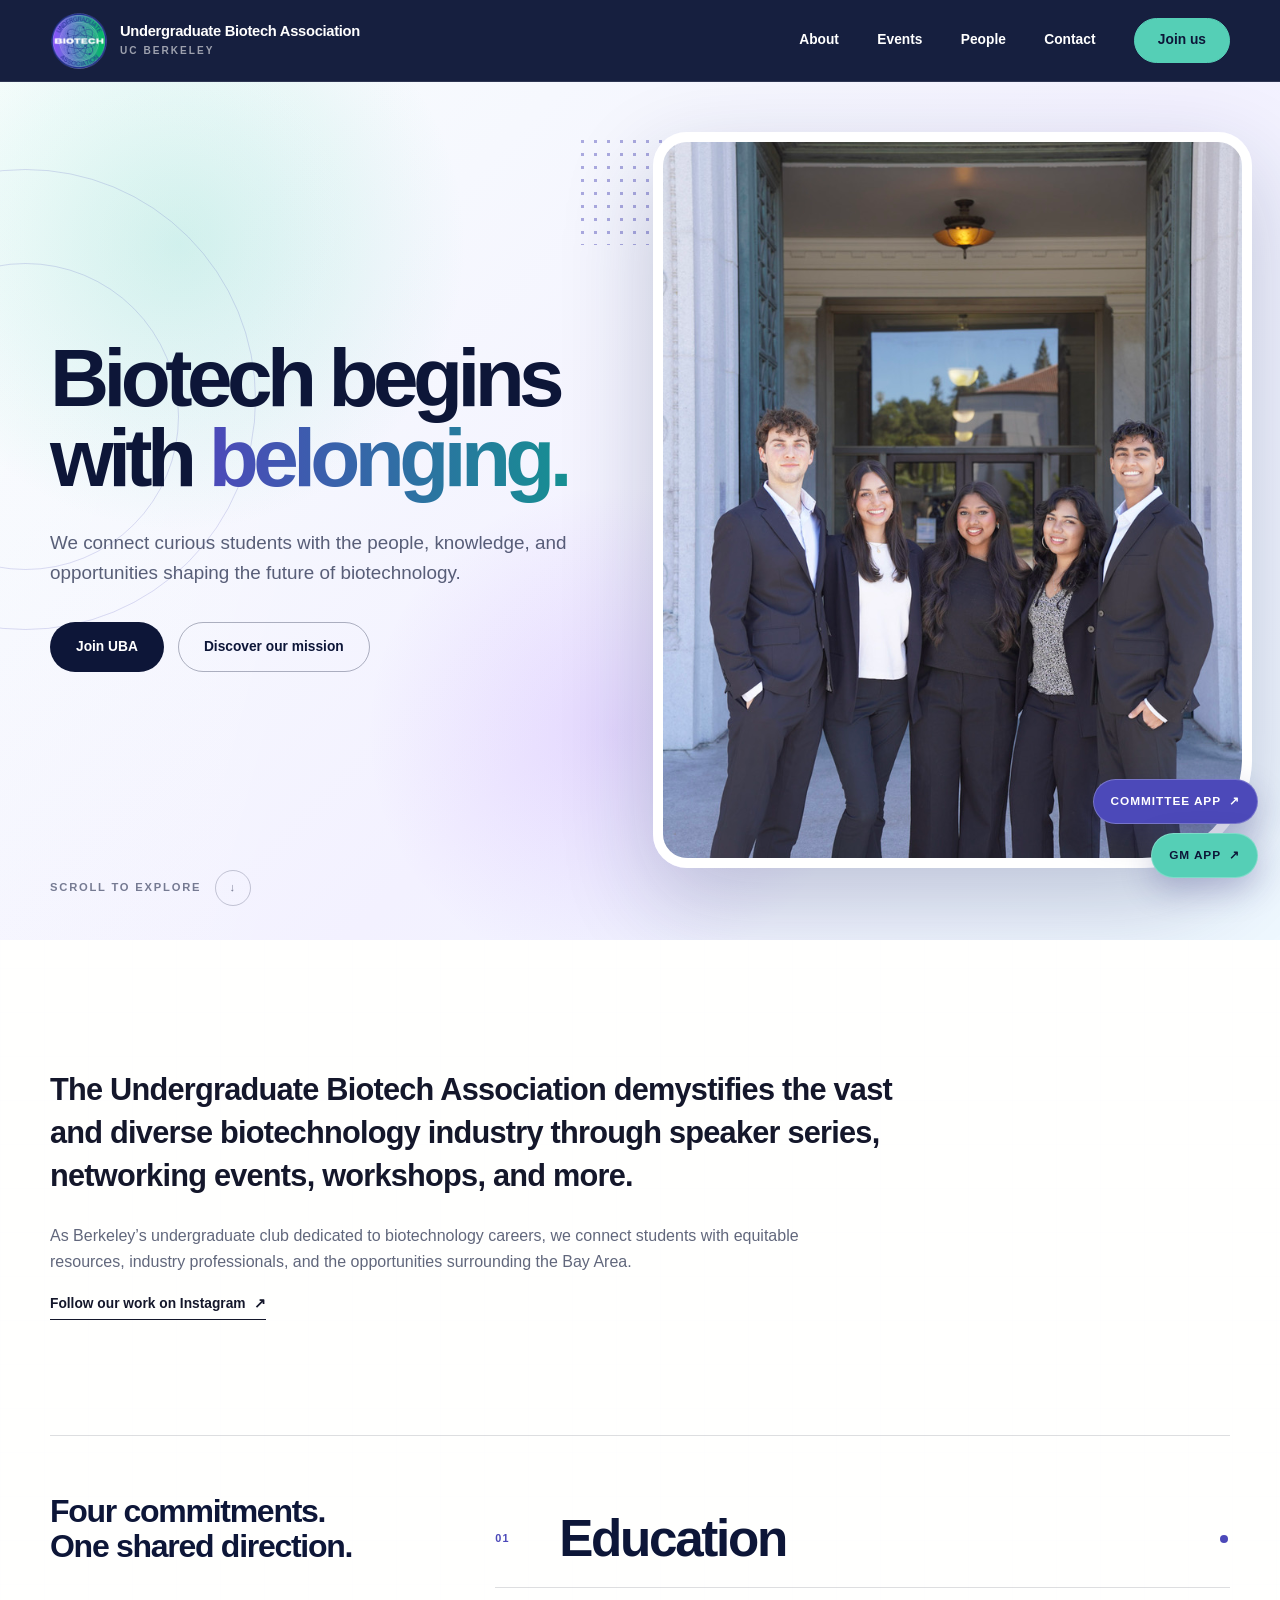
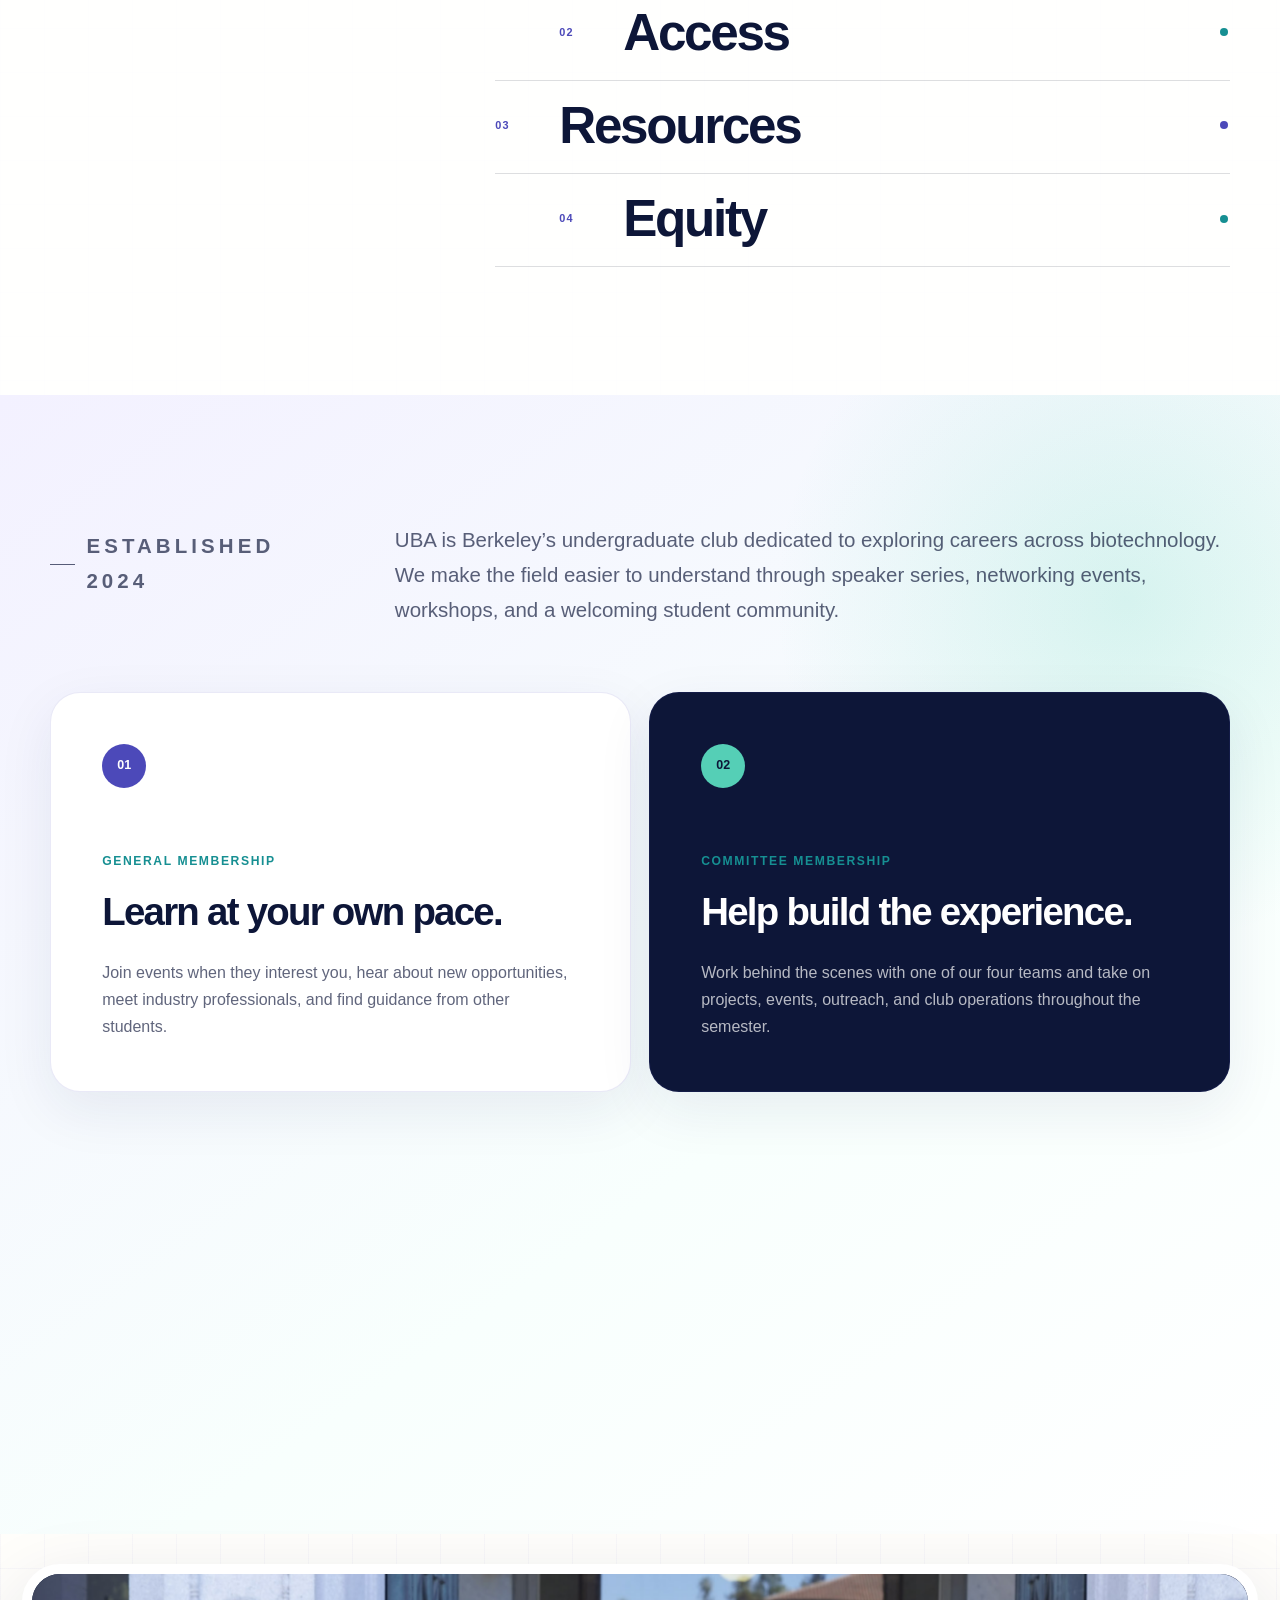
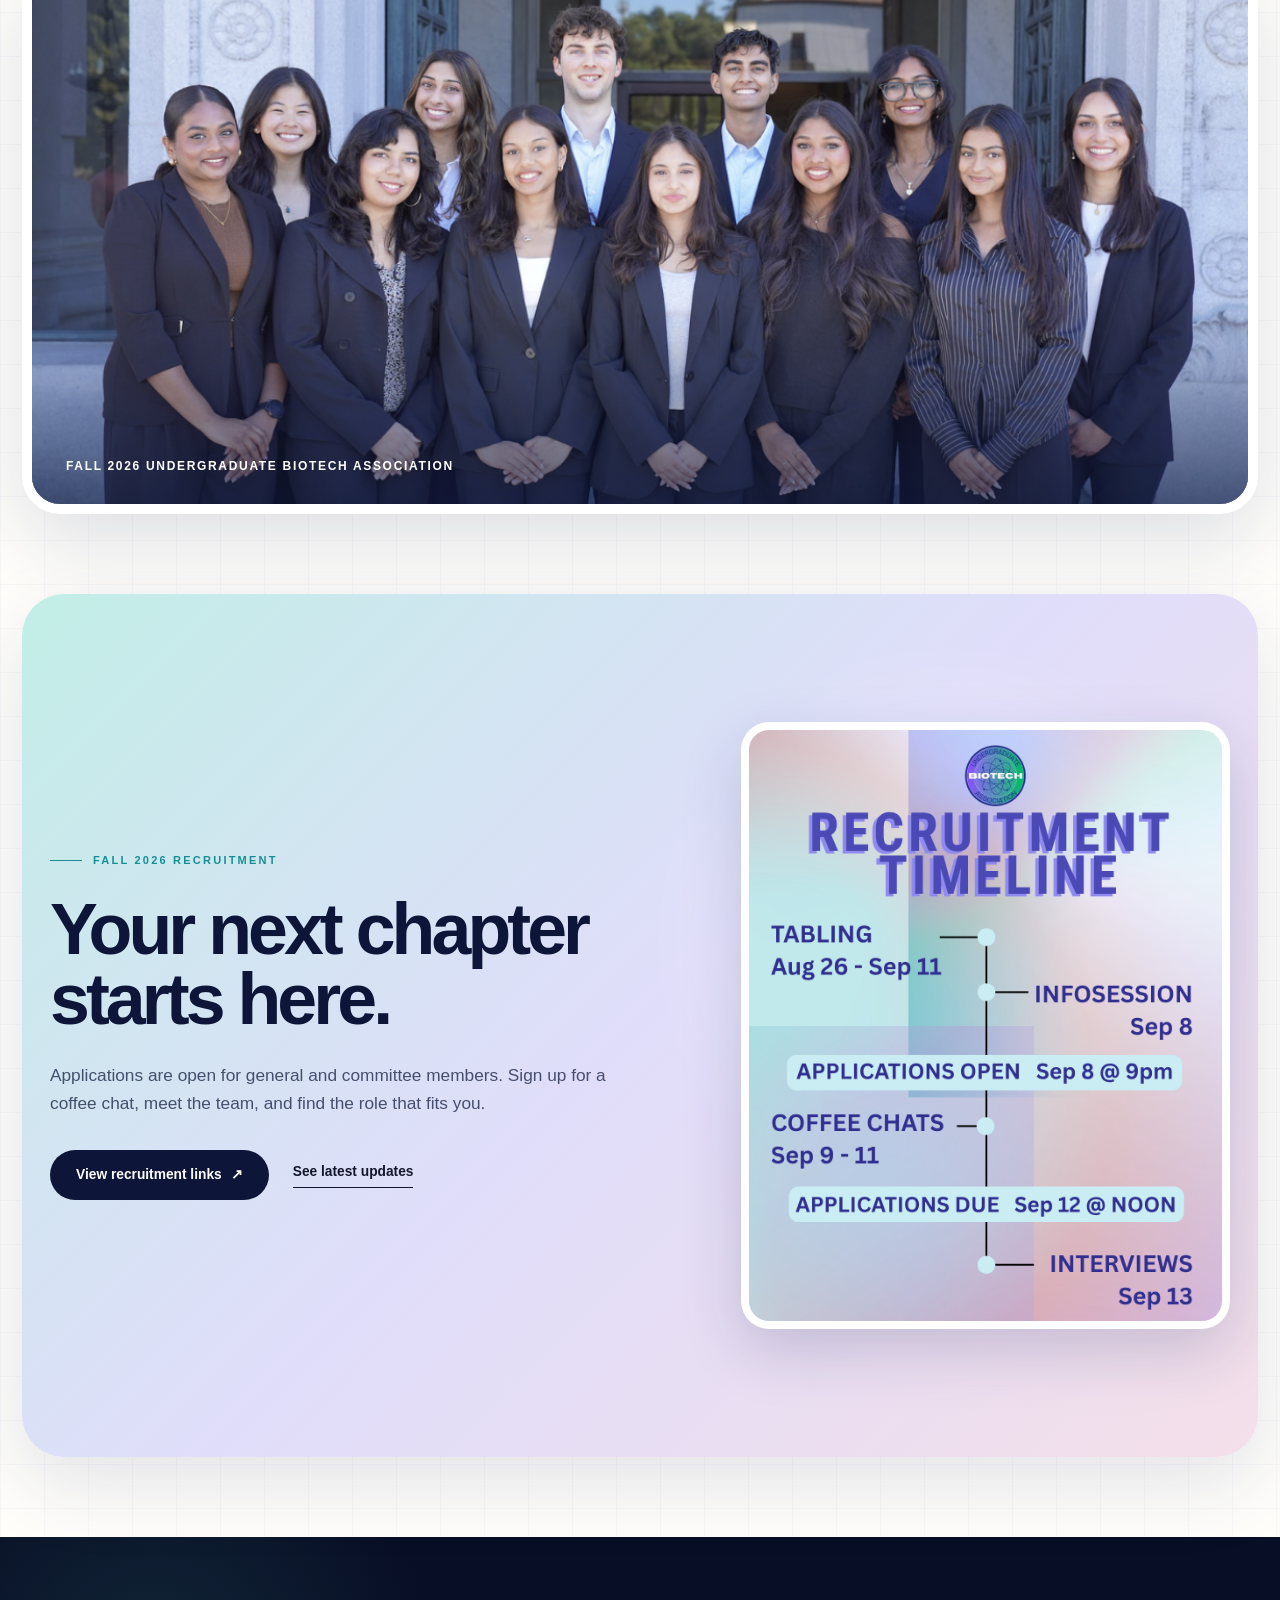
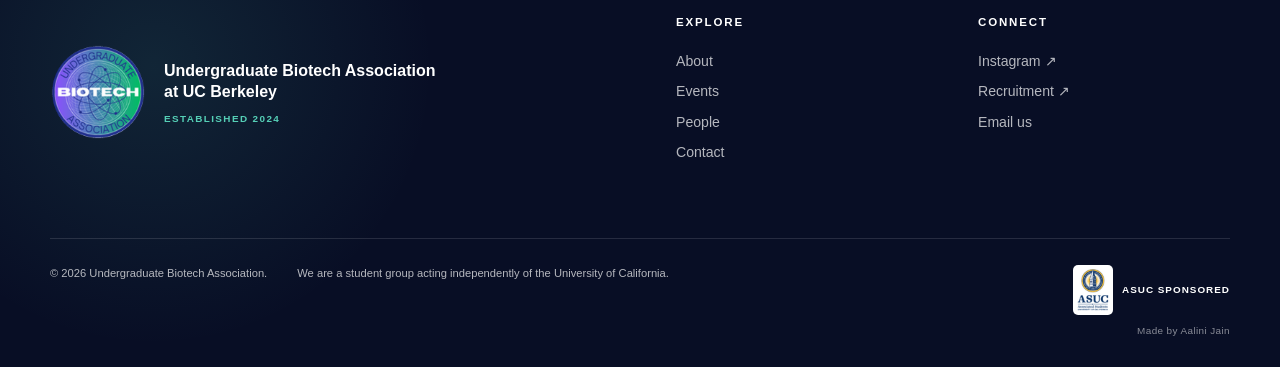
==== commit acaf011e: "Restore Rohan headroom and update Mahika photo" ====
--- a/index.html
+++ b/index.html
@@ -16,7 +16,7 @@
     <meta property="og:image" content="assets/board-leadership-hq.jpeg" />
     <title>Undergraduate Biotech Association | UC Berkeley</title>
     <link rel="icon" href="assets/uba-logo-circle.png" />
-    <link rel="stylesheet" href="styles.css?v=52" />
+    <link rel="stylesheet" href="styles.css?v=53" />
     <script src="script.js?v=9" defer></script>
   </head>
   <body>
--- a/styles.css
+++ b/styles.css
@@ -2852,9 +2852,8 @@
 }
 .headshot-aariya { object-position: center center; }
 .headshot-rohan {
-  object-position: center top;
+  object-position: 50% 60%;
   transform: scale(1) !important;
-  transform-origin: center top;
 }
 .headshot-anika { object-position: 50% 40%; transform: scale(1.14) !important; }
 .headshot-nathaniel { object-position: 50% 34% !important; transform: scale(1) !important; }
@@ -2865,20 +2864,19 @@
 .headshot-mahika {
   object-position: center top;
   transform: scale(1) !important;
-  transform-origin: center top;
 }
 .headshot-nithiyashree { object-position: 50% 41%; }
 .headshot-anshika { object-position: 50% 35%; transform: scale(1.42) !important; }
 .headshot-naim { object-position: 50% 40%; }
 .headshot-sanjana { object-position: 50% 35%; transform: scale(1.15) !important; }
 
-.person-card:hover .headshot-rohan { transform: scale(1.02) !important; }
+.person-card:hover .headshot-rohan { transform: scale(1) !important; }
 .person-card:hover .headshot-anika { transform: scale(1.18) !important; }
 .person-card:hover .headshot-nathaniel { transform: scale(1.04) !important; }
 .person-card:hover .headshot-juhi { transform: scale(1.3) !important; }
 .person-card:hover .headshot-shaylyn { transform: scale(1.16) !important; }
 .person-card:hover .headshot-kacie { transform: scale(1.1) !important; }
-.person-card:hover .headshot-mahika { transform: scale(1.02) !important; }
+.person-card:hover .headshot-mahika { transform: scale(1) !important; }
 .person-card:hover .headshot-anshika { transform: scale(1.46) !important; }
 .person-card:hover .headshot-sanjana { transform: scale(1.19) !important; }
 
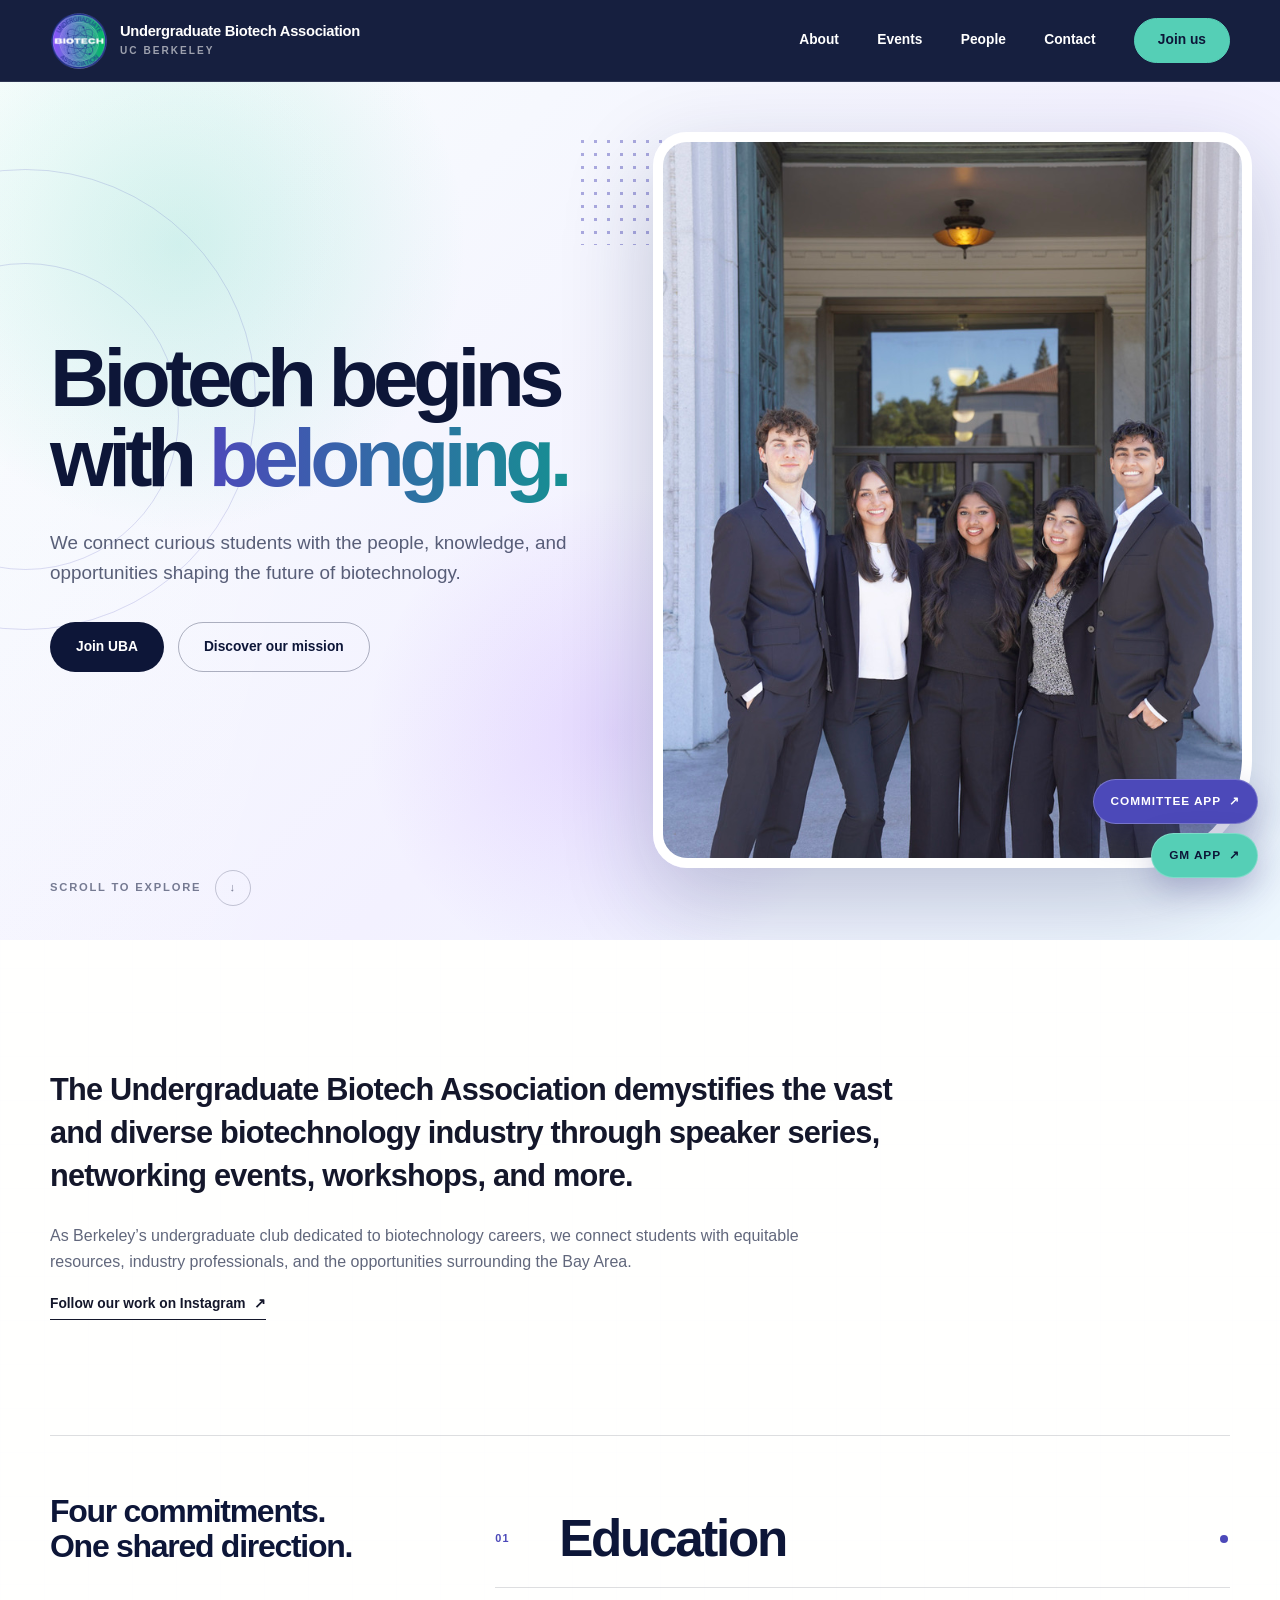
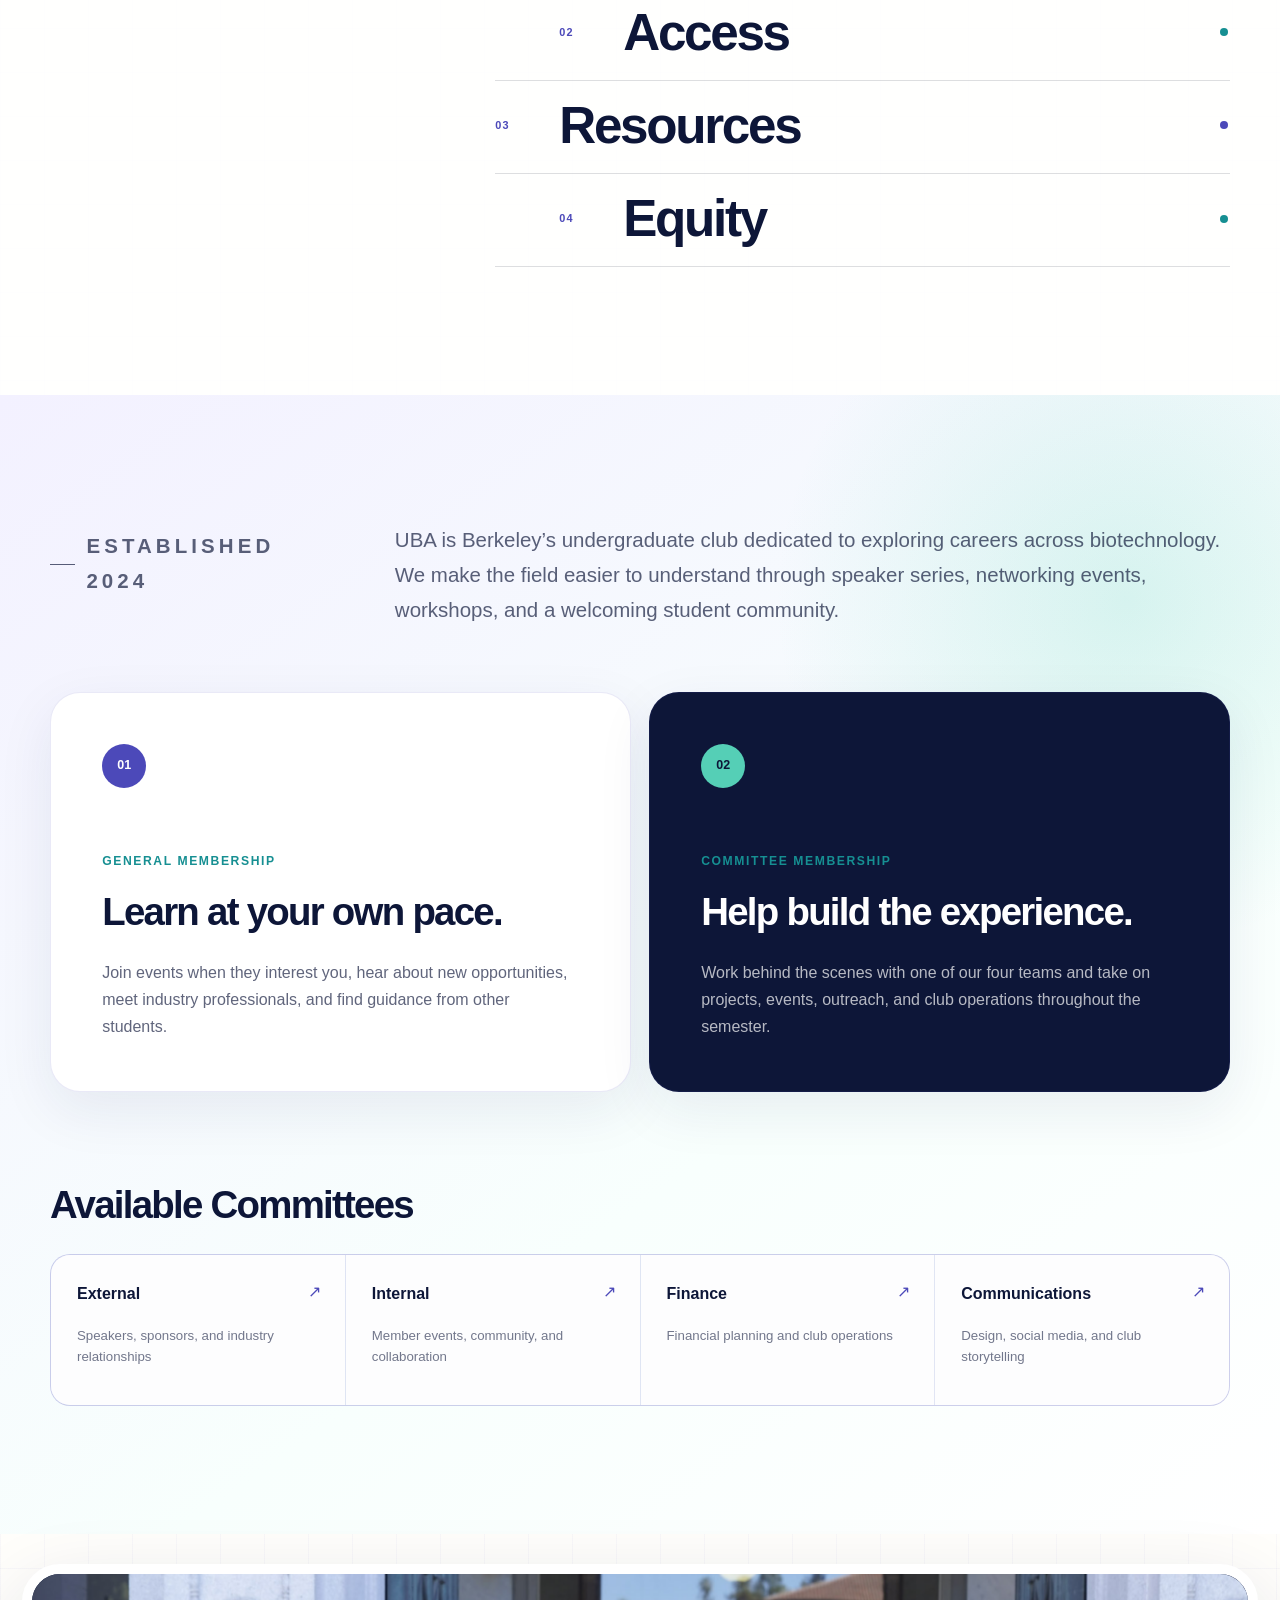
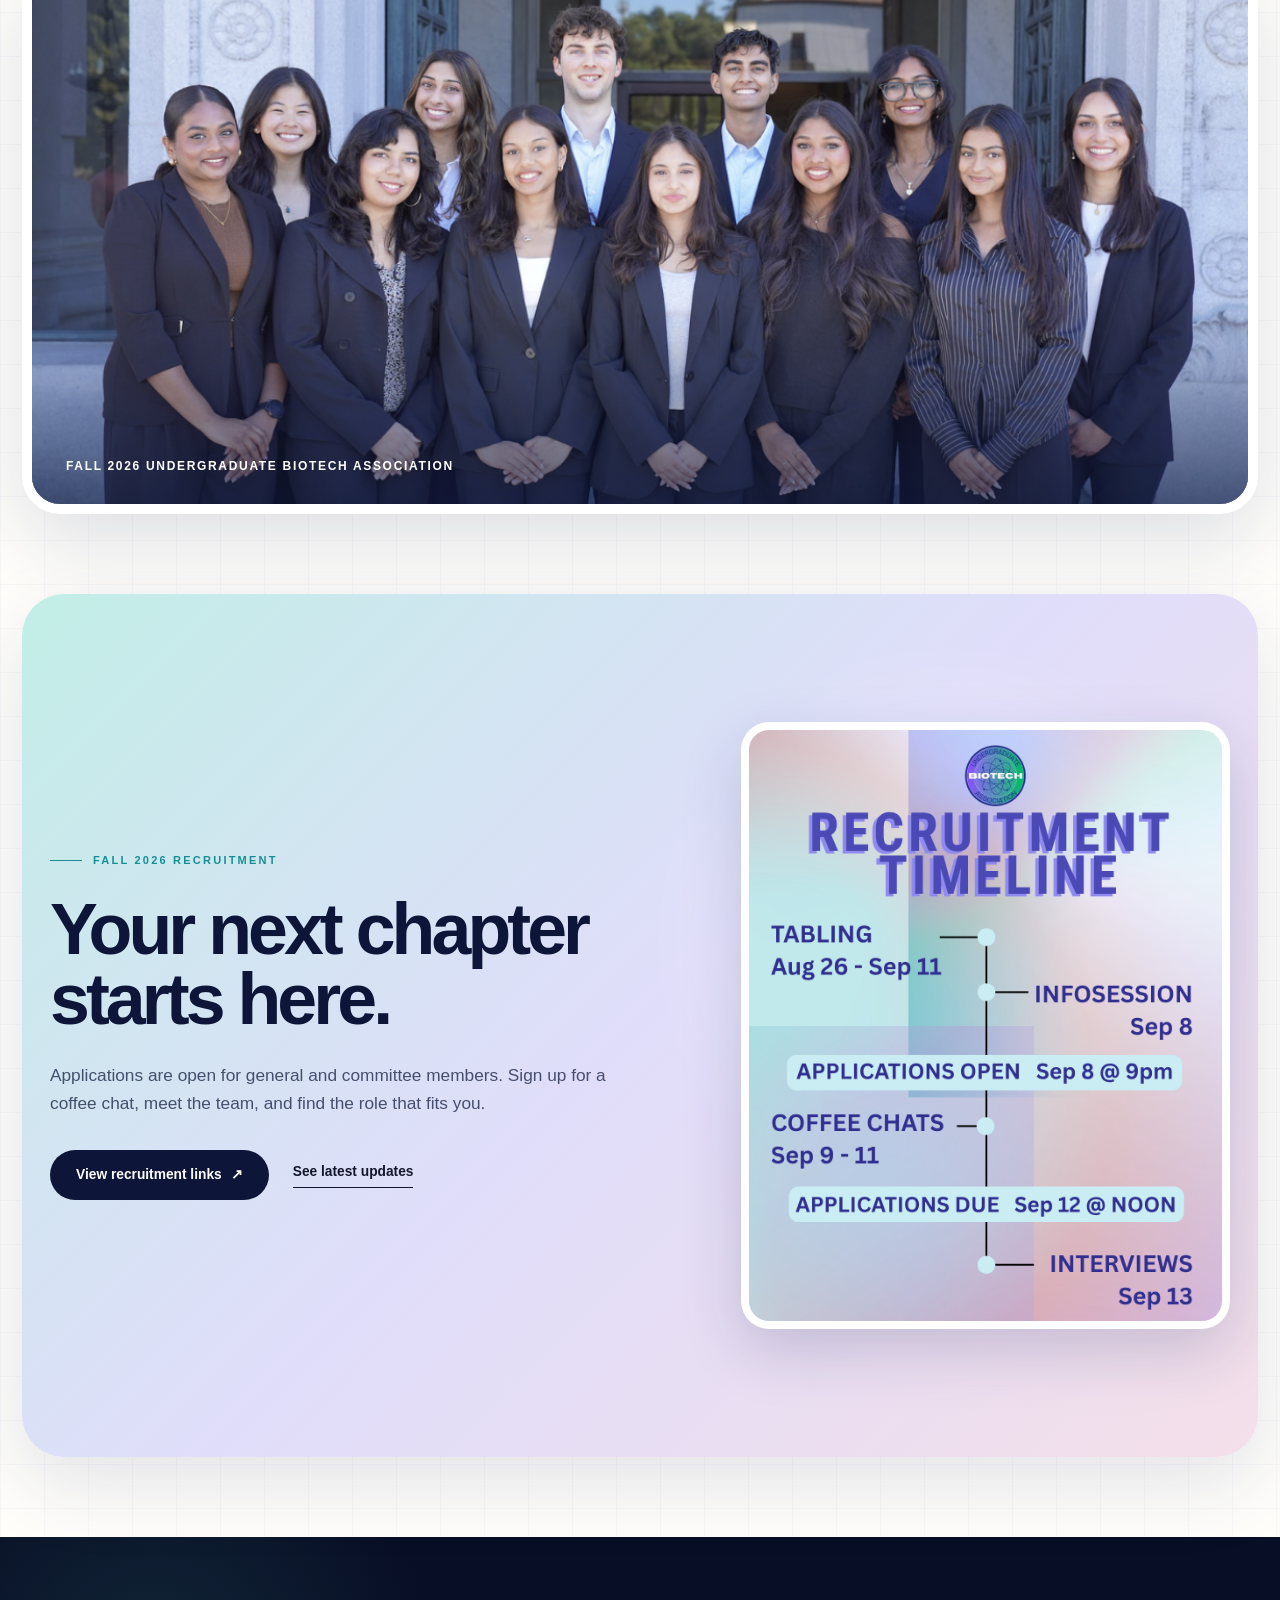
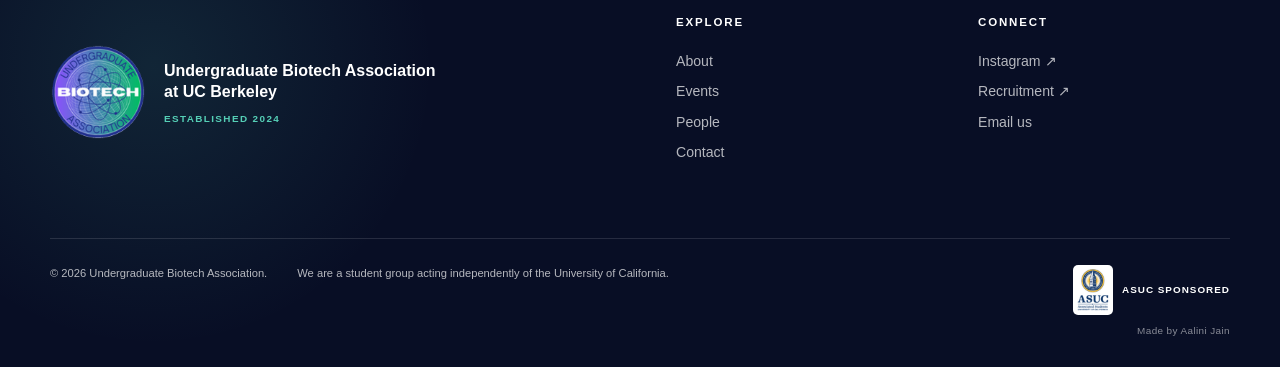
==== commit 60b457b9: "Update Nathaniel portrait" ====
--- a/index.html
+++ b/index.html
@@ -16,7 +16,7 @@
     <meta property="og:image" content="assets/board-leadership-hq.jpeg" />
     <title>Undergraduate Biotech Association | UC Berkeley</title>
     <link rel="icon" href="assets/uba-logo-circle.png" />
-    <link rel="stylesheet" href="styles.css?v=53" />
+    <link rel="stylesheet" href="styles.css?v=55" />
     <script src="script.js?v=9" defer></script>
   </head>
   <body>
--- a/styles.css
+++ b/styles.css
@@ -2852,11 +2852,11 @@
 }
 .headshot-aariya { object-position: center center; }
 .headshot-rohan {
-  object-position: 50% 60%;
+  object-position: center top;
   transform: scale(1) !important;
 }
-.headshot-anika { object-position: 50% 40%; transform: scale(1.14) !important; }
-.headshot-nathaniel { object-position: 50% 34% !important; transform: scale(1) !important; }
+.headshot-anika { object-position: center top; transform: scale(1) !important; }
+.headshot-nathaniel { object-position: 56% 42% !important; transform: scale(1) !important; }
 .headshot-juhi { object-position: 49% 45% !important; transform: scale(1.26) !important; }
 .headshot-shaylyn { object-position: 55% 50% !important; transform: scale(1.12) !important; }
 .headshot-emmie { object-position: 50% 34%; }
@@ -2871,7 +2871,7 @@
 .headshot-sanjana { object-position: 50% 35%; transform: scale(1.15) !important; }
 
 .person-card:hover .headshot-rohan { transform: scale(1) !important; }
-.person-card:hover .headshot-anika { transform: scale(1.18) !important; }
+.person-card:hover .headshot-anika { transform: scale(1) !important; }
 .person-card:hover .headshot-nathaniel { transform: scale(1.04) !important; }
 .person-card:hover .headshot-juhi { transform: scale(1.3) !important; }
 .person-card:hover .headshot-shaylyn { transform: scale(1.16) !important; }
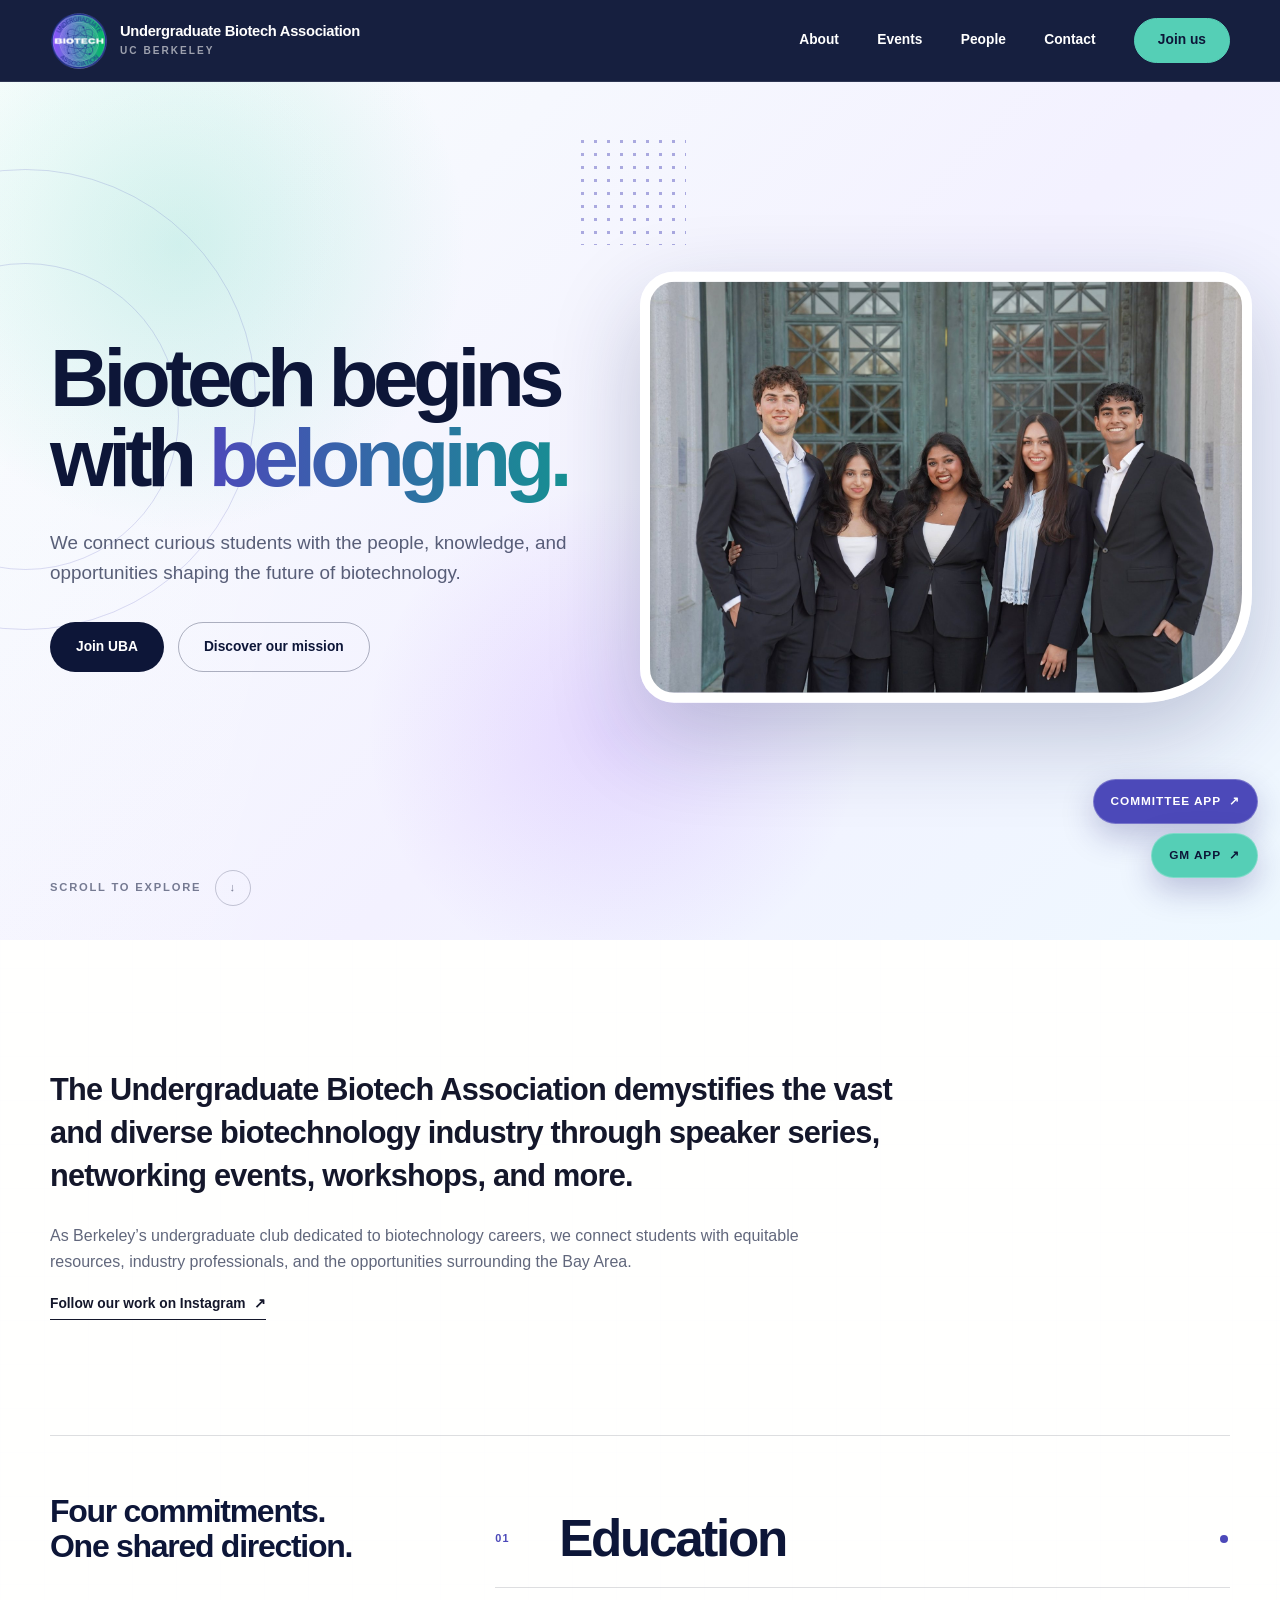
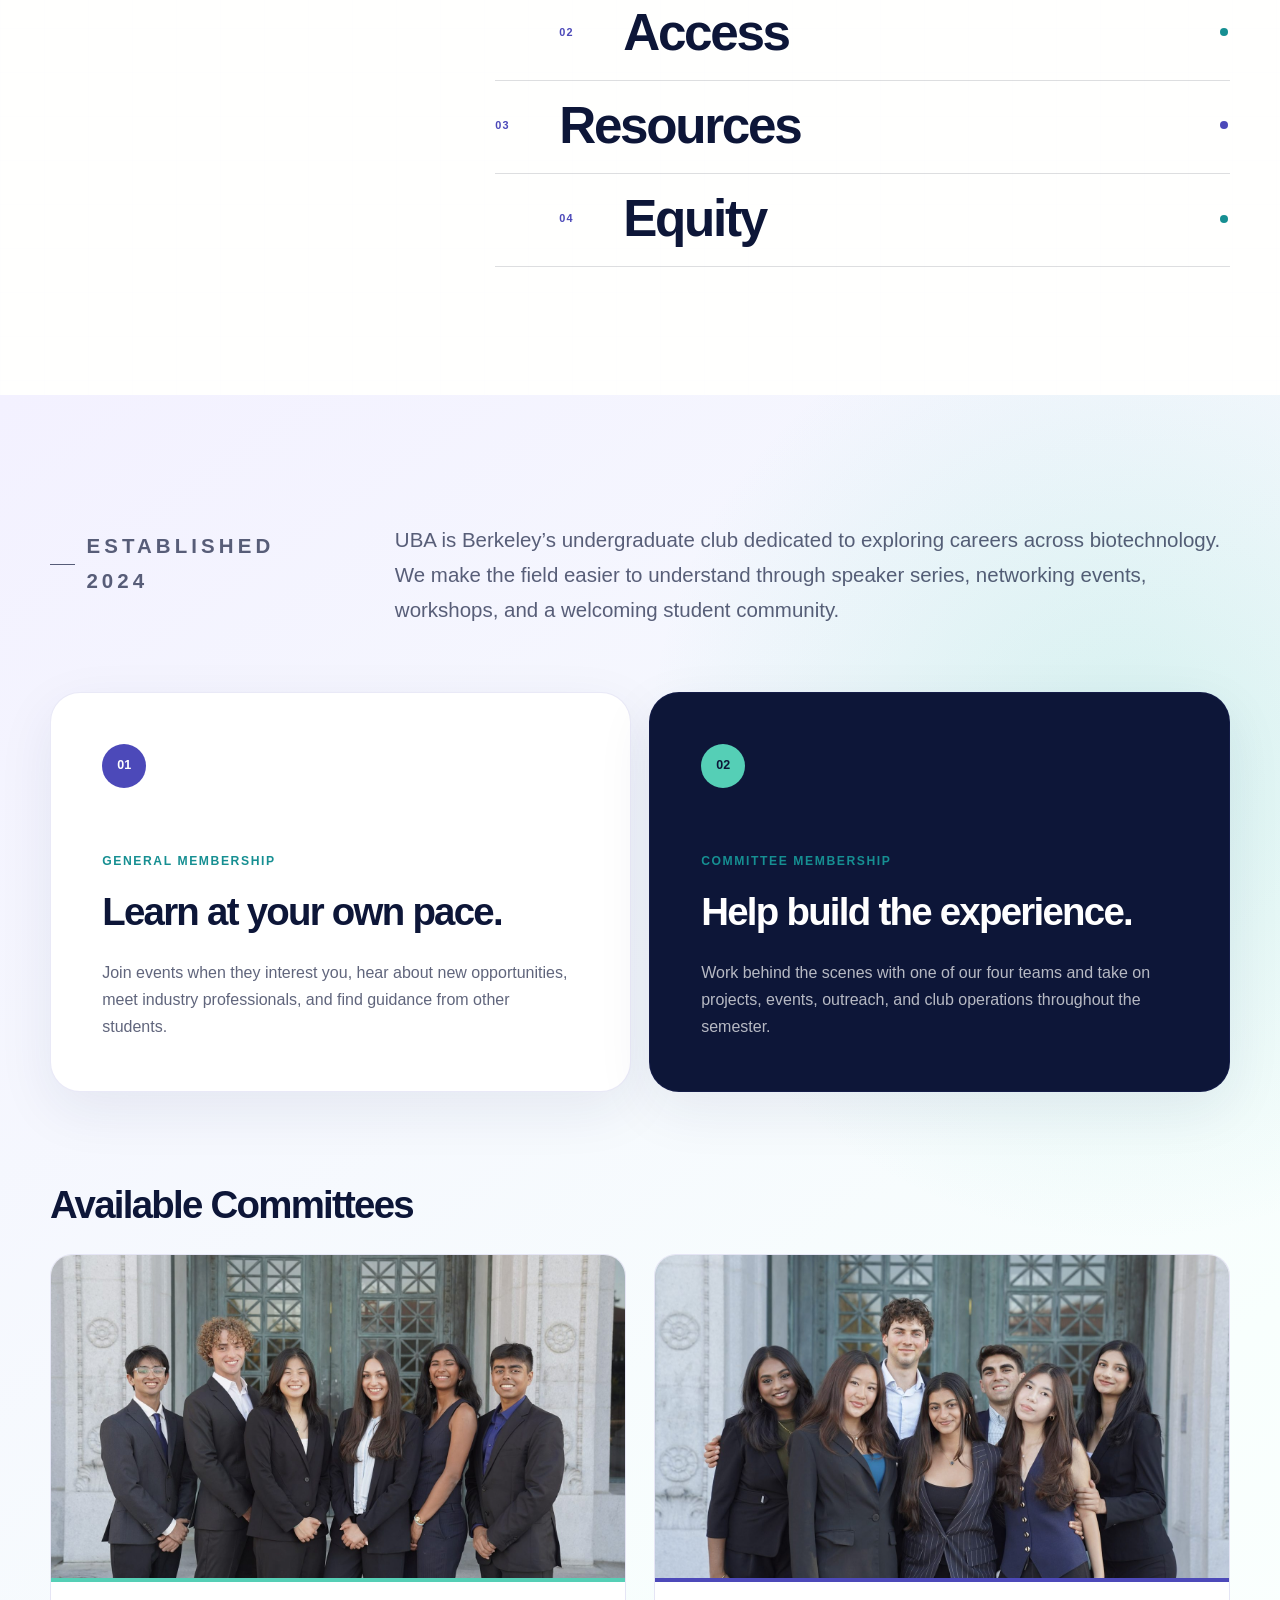
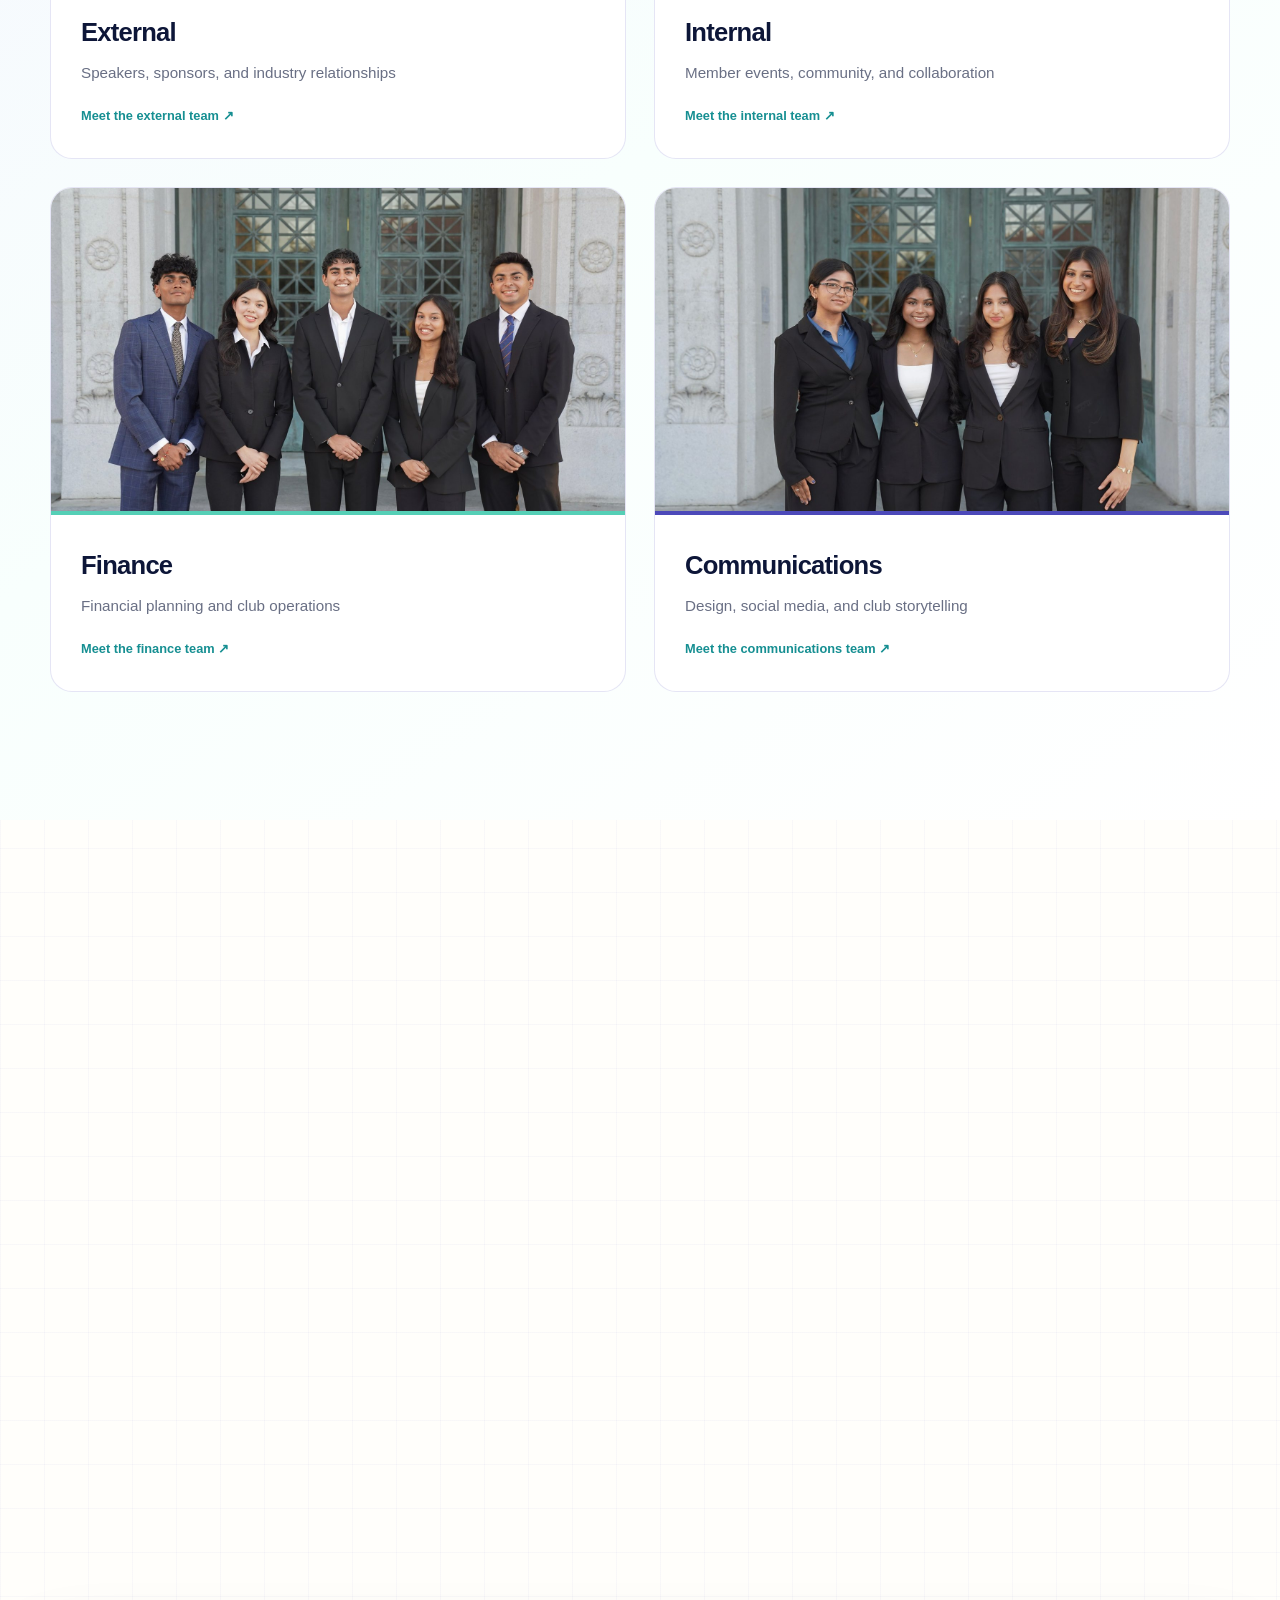
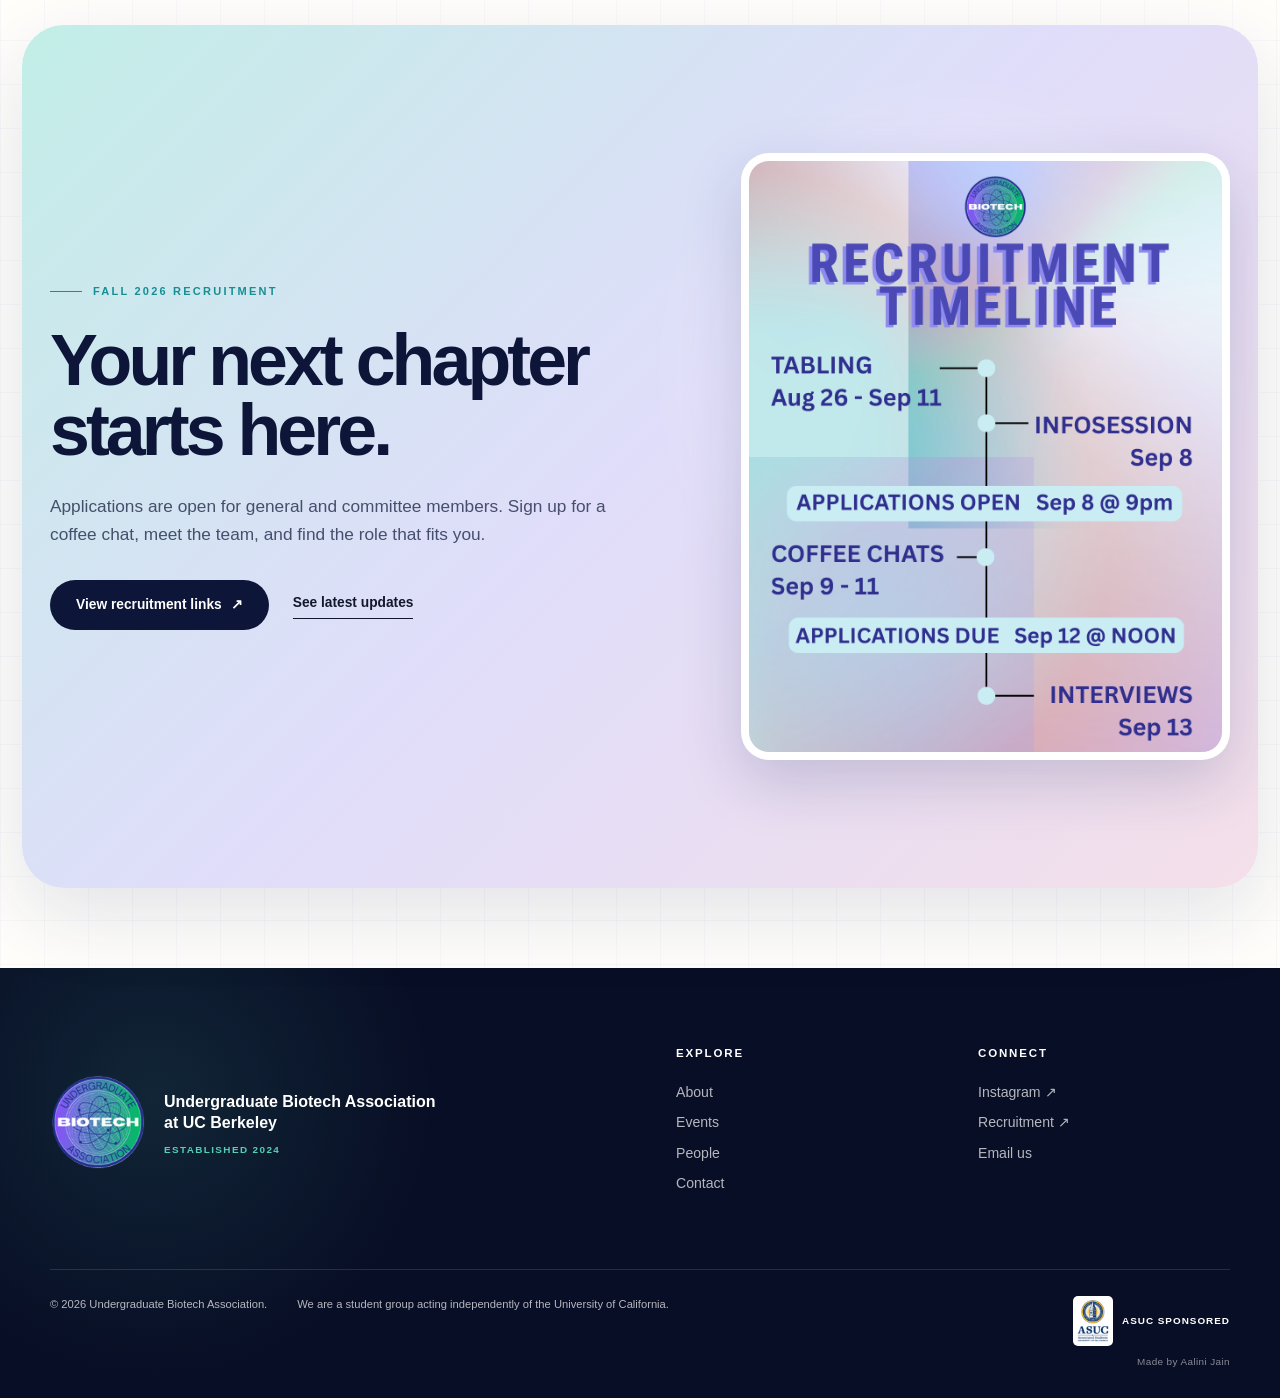
==== commit 5033622c: "Add files via upload Fall 2026 board update" ====
--- a/index.html
+++ b/index.html
@@ -13,10 +13,10 @@
       property="og:description"
       content="A student community creating a more accessible and equitable path into biotechnology."
     />
-    <meta property="og:image" content="assets/board-leadership-hq.jpeg" />
+    <meta property="og:image" content="assets/team/whole-board-fall-2026.jpg" />
     <title>Undergraduate Biotech Association | UC Berkeley</title>
     <link rel="icon" href="assets/uba-logo-circle.png" />
-    <link rel="stylesheet" href="styles.css?v=55" />
+    <link rel="stylesheet" href="styles.css?v=57" />
     <script src="script.js?v=9" defer></script>
   </head>
   <body>
@@ -52,7 +52,7 @@
 
     <main id="main-content">
       <section id="home" class="hero" aria-labelledby="hero-title">
-        <div class="hero-photo" role="img" aria-label="Fall 2026 Undergraduate Biotech Association board"></div>
+        <div class="hero-photo" role="img" aria-label="The Fall 2026 UBA executive board"></div>
         <div class="hero-overlay"></div>
         <div class="hero-orbit orbit-one" aria-hidden="true"></div>
         <div class="hero-orbit orbit-two" aria-hidden="true"></div>
@@ -127,17 +127,29 @@
           </div>
 
           <h3 class="committee-heading reveal">Available Committees</h3>
-          <div class="committee-list reveal" aria-label="Available UBA committees">
-            <a href="people.html#external-committee"><strong>External</strong><p>Speakers, sponsors, and industry relationships</p></a>
-            <a href="people.html#internal-committee"><strong>Internal</strong><p>Member events, community, and collaboration</p></a>
-            <a href="people.html#finance-committee"><strong>Finance</strong><p>Financial planning and club operations</p></a>
-            <a href="people.html#communications-committee"><strong>Communications</strong><p>Design, social media, and club storytelling</p></a>
+          <div class="committee-banners reveal" aria-label="Available UBA committees">
+            <a class="committee-banner" href="people.html#external-committee">
+              <figure><img src="assets/team/external-committee.jpg" alt="The UBA external committee" loading="lazy" /></figure>
+              <div class="committee-banner-text"><h4>External</h4><p>Speakers, sponsors, and industry relationships</p><span>Meet the external team ↗</span></div>
+            </a>
+            <a class="committee-banner" href="people.html#internal-committee">
+              <figure><img src="assets/team/internal-committee.jpg" alt="The UBA internal committee" loading="lazy" /></figure>
+              <div class="committee-banner-text"><h4>Internal</h4><p>Member events, community, and collaboration</p><span>Meet the internal team ↗</span></div>
+            </a>
+            <a class="committee-banner" href="people.html#finance-committee">
+              <figure><img src="assets/team/finance-committee.jpg" alt="The UBA finance committee" loading="lazy" /></figure>
+              <div class="committee-banner-text"><h4>Finance</h4><p>Financial planning and club operations</p><span>Meet the finance team ↗</span></div>
+            </a>
+            <a class="committee-banner" href="people.html#communications-committee">
+              <figure><img src="assets/team/communications-committee.jpg" alt="The UBA communications committee" loading="lazy" /></figure>
+              <div class="committee-banner-text"><h4>Communications</h4><p>Design, social media, and club storytelling</p><span>Meet the communications team ↗</span></div>
+            </a>
           </div>
         </div>
       </section>
 
       <figure class="community-photo-break reveal">
-        <img src="assets/board-wide.png" alt="Fall 2026 Undergraduate Biotech Association board outside a campus building" />
+        <img src="assets/team/whole-board-fall-2026.jpg" alt="The full Fall 2026 Undergraduate Biotech Association board outside a campus building" loading="lazy" />
         <figcaption>Fall 2026 Undergraduate Biotech Association</figcaption>
       </figure>
 
--- a/styles.css
+++ b/styles.css
@@ -2856,7 +2856,7 @@
   transform: scale(1) !important;
 }
 .headshot-anika { object-position: center top; transform: scale(1) !important; }
-.headshot-nathaniel { object-position: 56% 42% !important; transform: scale(1) !important; }
+.headshot-nathaniel { object-position: center top !important; transform: scale(1) !important; }
 .headshot-juhi { object-position: 49% 45% !important; transform: scale(1.26) !important; }
 .headshot-shaylyn { object-position: 55% 50% !important; transform: scale(1.12) !important; }
 .headshot-emmie { object-position: 50% 34%; }
@@ -2872,7 +2872,7 @@
 
 .person-card:hover .headshot-rohan { transform: scale(1) !important; }
 .person-card:hover .headshot-anika { transform: scale(1) !important; }
-.person-card:hover .headshot-nathaniel { transform: scale(1.04) !important; }
+.person-card:hover .headshot-nathaniel { transform: scale(1) !important; }
 .person-card:hover .headshot-juhi { transform: scale(1.3) !important; }
 .person-card:hover .headshot-shaylyn { transform: scale(1.16) !important; }
 .person-card:hover .headshot-kacie { transform: scale(1.1) !important; }
@@ -3192,3 +3192,224 @@
     grid-template-columns: 1fr;
   }
 }
+
+/* Placeholder for members whose headshot hasn't been added yet. */
+.person-photo.photo-pending {
+  display: grid;
+  place-items: center;
+  background: linear-gradient(160deg, var(--navy) 0%, var(--purple) 100%);
+}
+
+.person-photo.photo-pending span {
+  color: rgba(255, 255, 255, 0.86);
+  font-size: clamp(2.6rem, 6vw, 4rem);
+  font-weight: 700;
+  letter-spacing: 0.04em;
+}
+
+/* ---- Fall 2026 group photos ---- */
+
+/* Home hero: landscape frame so the whole executive board fits. */
+.hero-photo {
+  background-image: url("assets/team/exec-board-fall-2026.jpg");
+  background-position: center 45%;
+  inset: auto max(28px, calc((100vw - 1240px) / 2)) auto 50%;
+  top: 50%;
+  height: auto;
+  aspect-ratio: 1800 / 1268;
+  transform: translateY(-46%);
+}
+
+@media (max-width: 900px) {
+  .hero {
+    min-height: 0;
+    padding-top: calc(150px + (100vw - 36px) * 0.705);
+  }
+
+  .hero-photo {
+    inset: 110px 18px auto;
+    height: auto;
+    transform: none;
+  }
+}
+
+@media (max-width: 620px) {
+  .hero-photo {
+    top: 96px;
+    background-position: center 45%;
+  }
+}
+
+/* Committee banners: group photo on top, description underneath. */
+.committee-banners {
+  display: grid;
+  grid-template-columns: repeat(2, minmax(0, 1fr));
+  gap: clamp(18px, 2.4vw, 28px);
+}
+
+.committee-banner {
+  display: flex;
+  flex-direction: column;
+  color: var(--navy-deep);
+  background: white;
+  border: 1px solid rgba(76, 73, 185, 0.14);
+  border-radius: 22px;
+  overflow: hidden;
+  transition: box-shadow 240ms ease, transform 240ms ease;
+}
+
+.committee-banner:hover,
+.committee-banner:focus-visible {
+  box-shadow: var(--shadow);
+  transform: translateY(-4px);
+}
+
+.committee-banner figure {
+  margin: 0;
+  aspect-ratio: 16 / 9;
+  background: var(--mist);
+  overflow: hidden;
+}
+
+.committee-banner img {
+  display: block;
+  width: 100%;
+  height: 100%;
+  object-fit: cover;
+  object-position: center 40%;
+  transition: transform 600ms cubic-bezier(0.2, 0.7, 0.2, 1);
+}
+
+.committee-banner:hover img {
+  transform: scale(1.03);
+}
+
+.committee-banner-text {
+  padding: clamp(20px, 2.4vw, 30px);
+  border-top: 4px solid var(--mint);
+}
+
+.committee-banner:nth-child(even) .committee-banner-text {
+  border-top-color: var(--purple);
+}
+
+.committee-banner h4 {
+  margin: 0 0 8px;
+  font-size: clamp(1.3rem, 2vw, 1.6rem);
+  letter-spacing: -0.03em;
+}
+
+.committee-banner p {
+  margin: 0 0 18px;
+  color: rgba(13, 22, 56, 0.62);
+  font-size: 0.95rem;
+  line-height: 1.55;
+}
+
+.committee-banner span {
+  color: var(--teal);
+  font-size: 0.8rem;
+  font-weight: 700;
+}
+
+@media (max-width: 620px) {
+  .committee-banners {
+    grid-template-columns: 1fr;
+  }
+}
+
+/* Whole-board photo: taller frame, framed on faces rather than shoes. */
+.community-photo-break {
+  height: auto;
+  aspect-ratio: 16 / 9;
+}
+
+.community-photo-break img {
+  object-position: center 72%;
+}
+
+@media (max-width: 620px) {
+  .community-photo-break {
+    height: auto;
+    aspect-ratio: 4 / 3;
+  }
+}
+
+/* Committee group photo at the top of each People section. */
+.team-banner {
+  margin: 0 0 clamp(26px, 3.5vw, 40px);
+  aspect-ratio: 21 / 9;
+  background: var(--mist);
+  border-radius: 22px;
+  overflow: hidden;
+}
+
+.team-banner img {
+  display: block;
+  width: 100%;
+  height: 100%;
+  object-fit: cover;
+  object-position: center 38%;
+}
+
+@media (max-width: 620px) {
+  .team-banner {
+    aspect-ratio: 3 / 2;
+  }
+}
+
+/* Fun photos page */
+.fun-gallery {
+  display: grid;
+  grid-template-columns: repeat(2, minmax(0, 1fr));
+  gap: clamp(18px, 2.6vw, 32px);
+}
+
+.fun-tile {
+  margin: 0;
+}
+
+.fun-tile:first-child {
+  grid-column: 1 / -1;
+}
+
+.fun-tile img {
+  display: block;
+  width: 100%;
+  aspect-ratio: 3 / 2;
+  object-fit: cover;
+  object-position: center 40%;
+  border: 8px solid white;
+  border-radius: 22px;
+  box-shadow: 0 22px 60px rgba(24, 36, 87, 0.12);
+}
+
+.fun-tile:first-child img {
+  aspect-ratio: 16 / 9;
+}
+
+.fun-tile figcaption {
+  margin-top: 14px;
+  padding-left: 8px;
+  color: var(--navy-deep);
+  font-size: 0.95rem;
+  font-weight: 700;
+}
+
+@media (max-width: 620px) {
+  .fun-gallery {
+    grid-template-columns: 1fr;
+  }
+
+  .fun-tile img,
+  .fun-tile:first-child img {
+    aspect-ratio: 4 / 3;
+    border-width: 5px;
+  }
+}
+
+/* Internal committee photo: keep the back row's heads in frame. */
+.team-banner img[src$="internal-committee.jpg"],
+.committee-banner img[src$="internal-committee.jpg"] {
+  object-position: center 8%;
+}
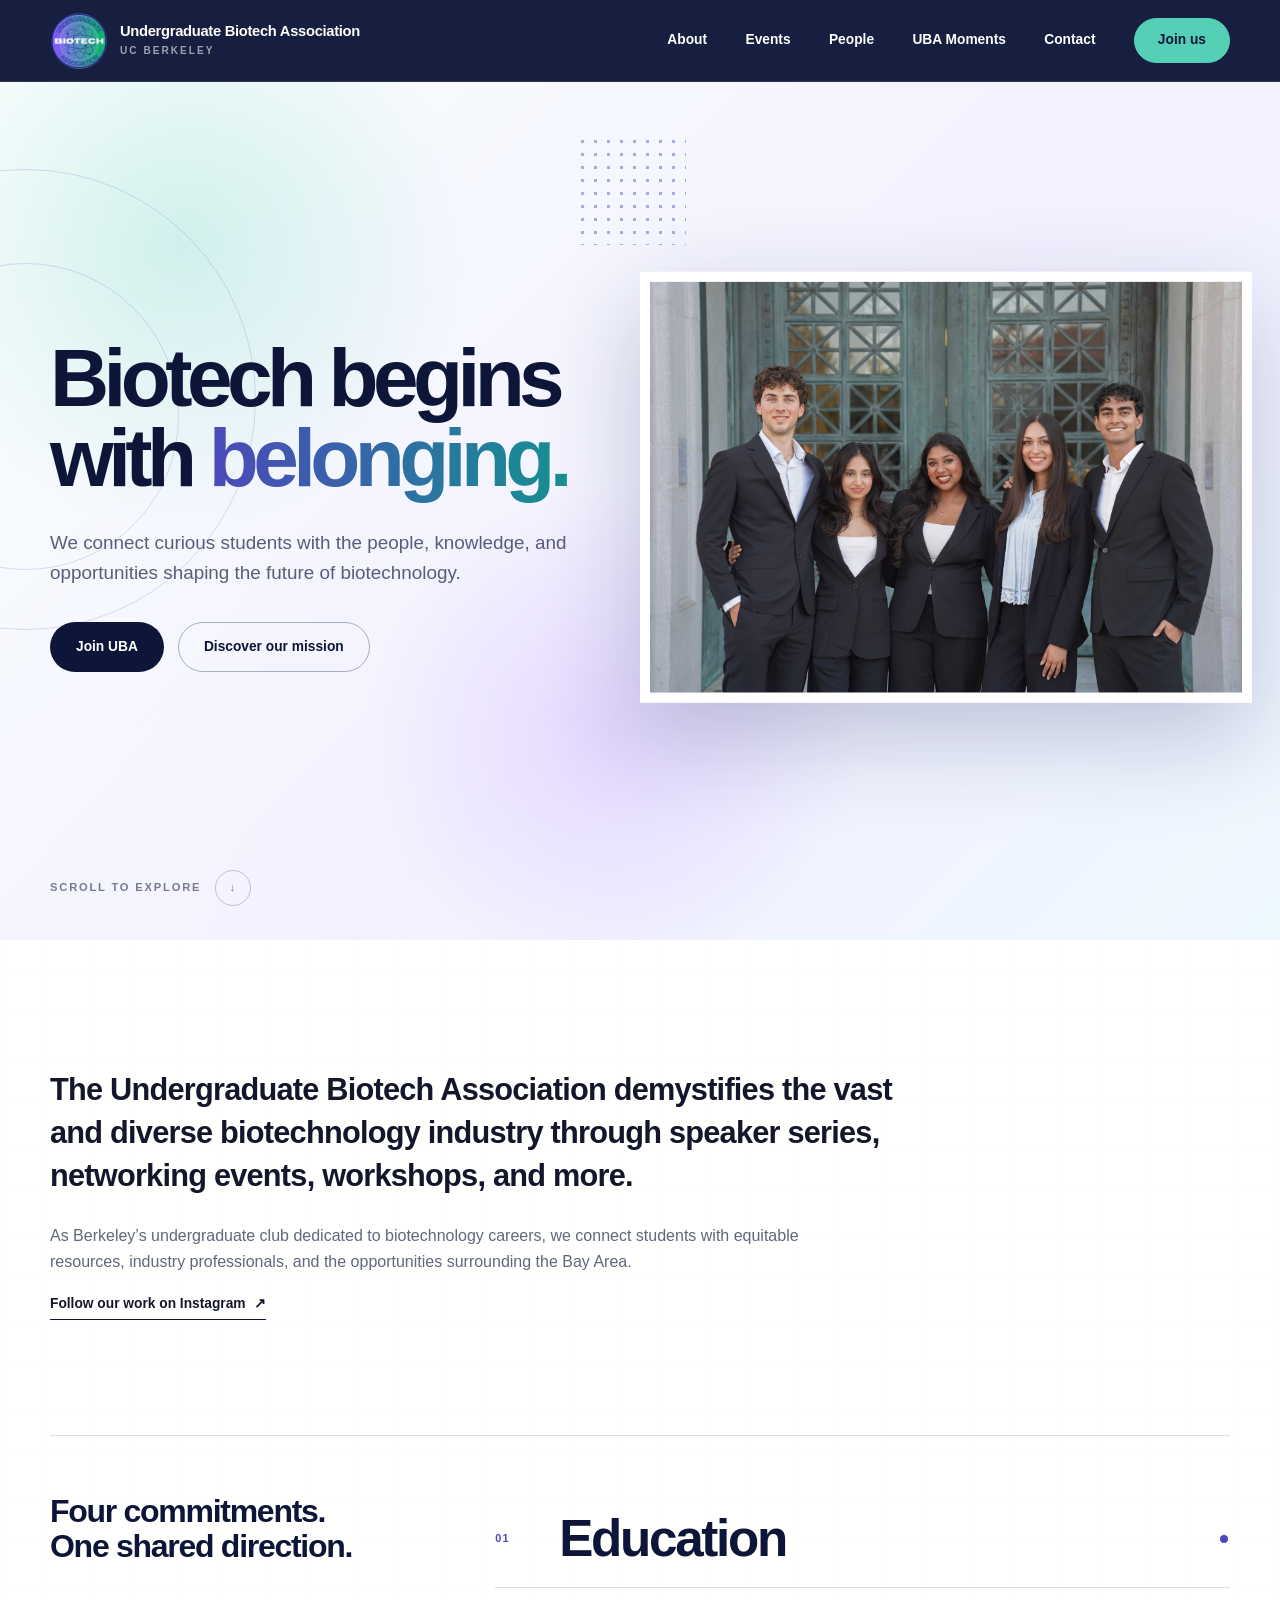
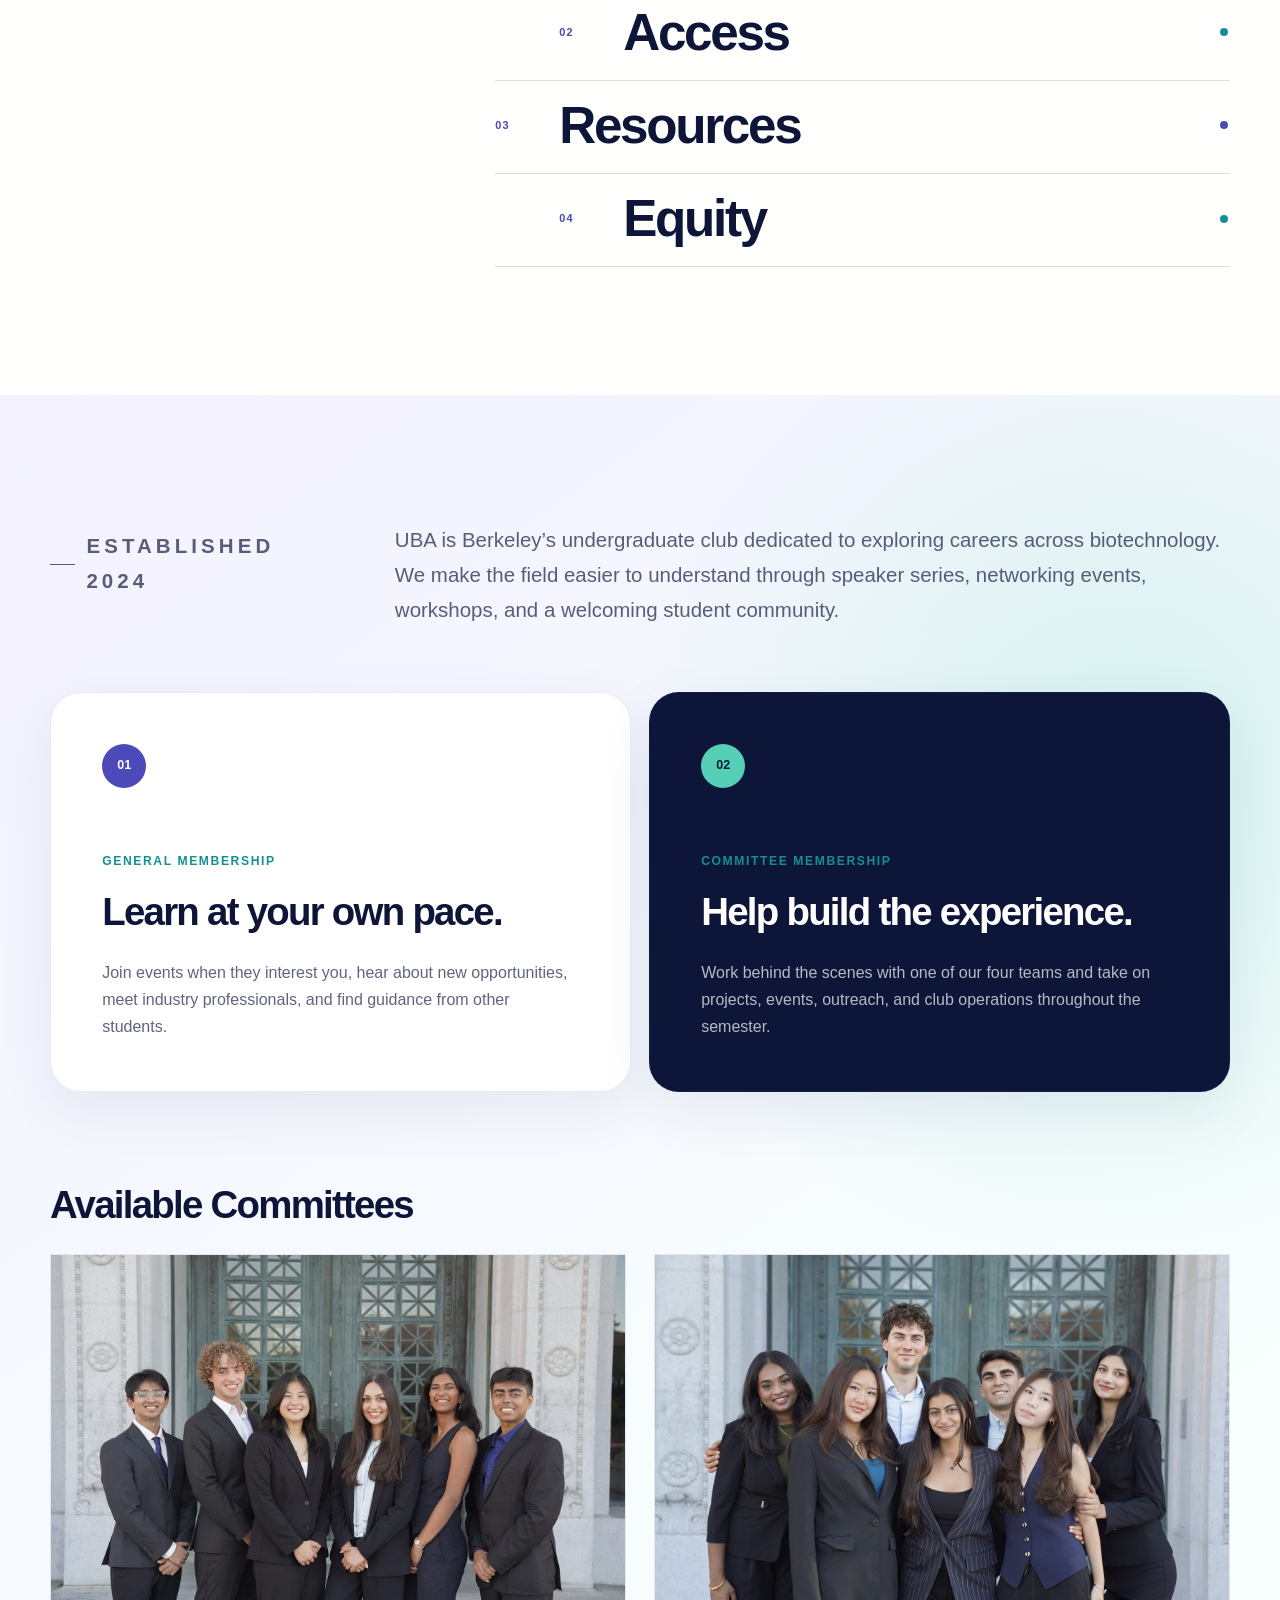
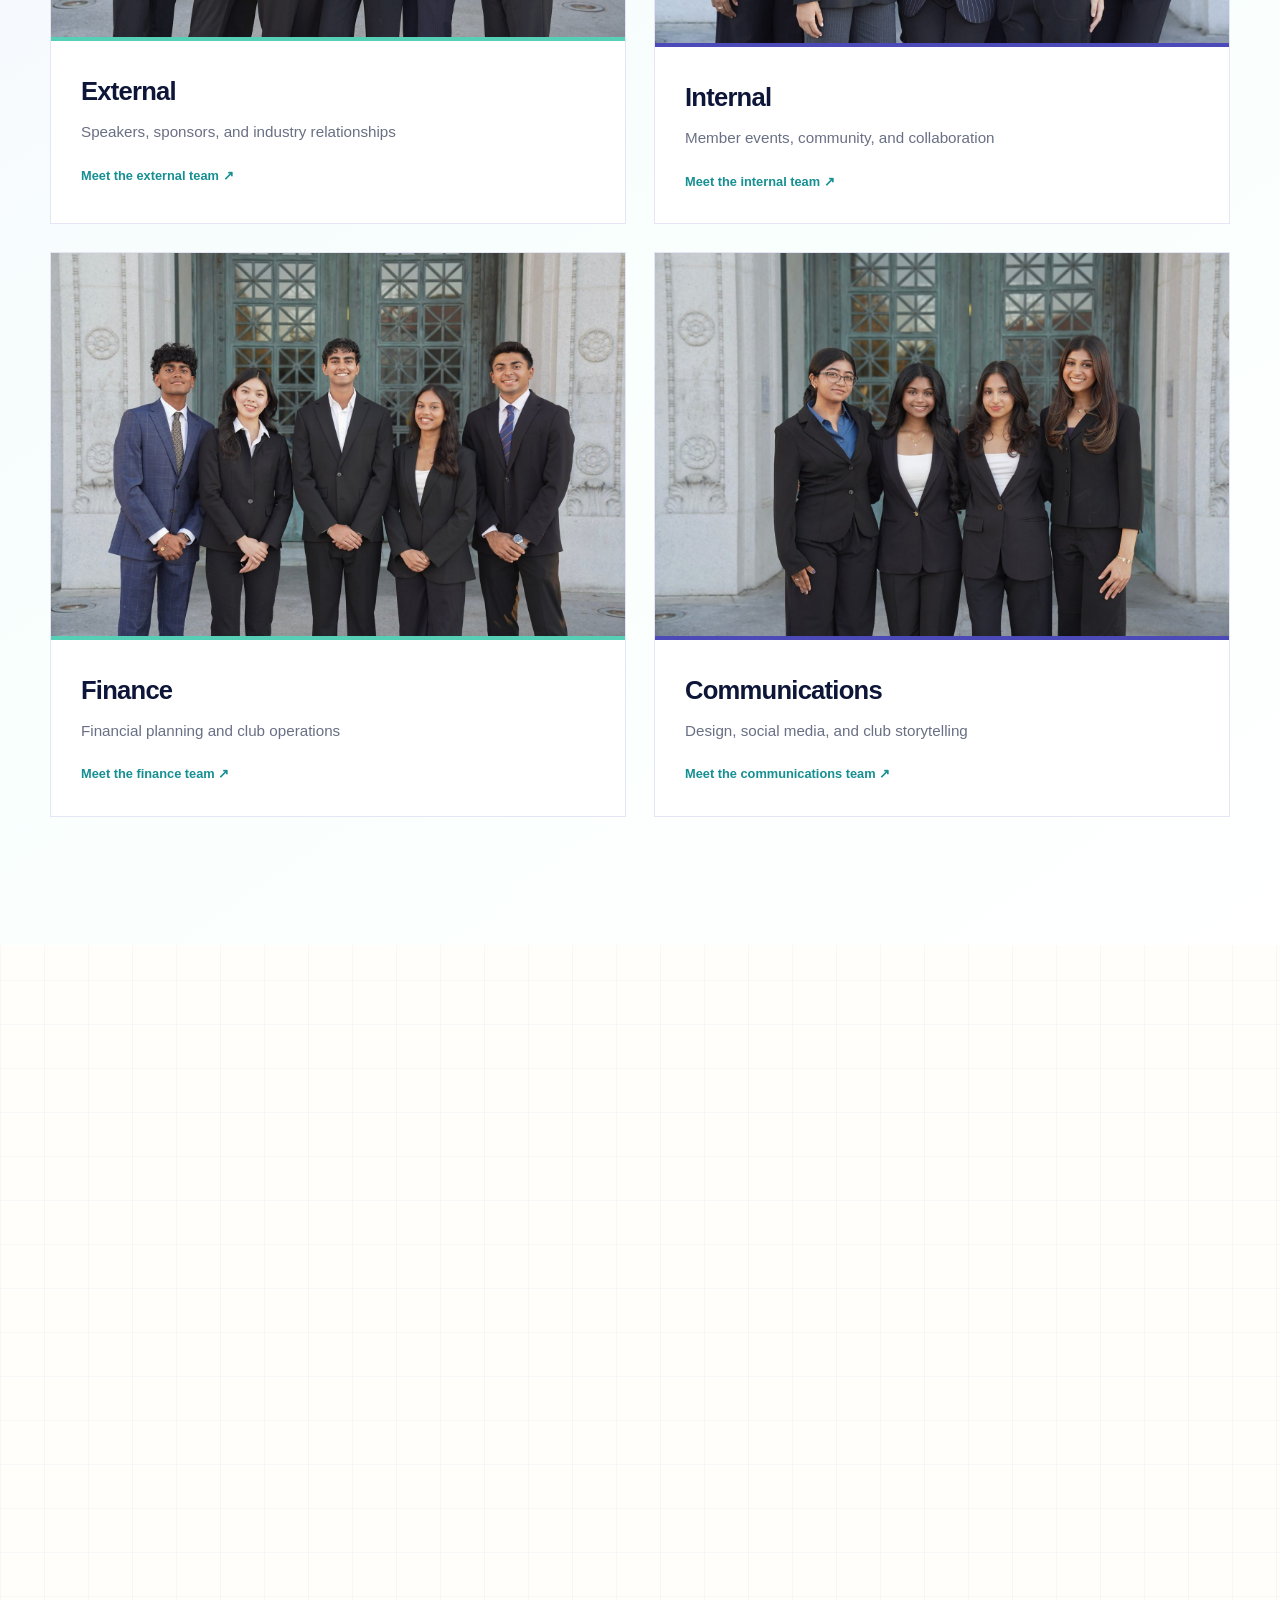
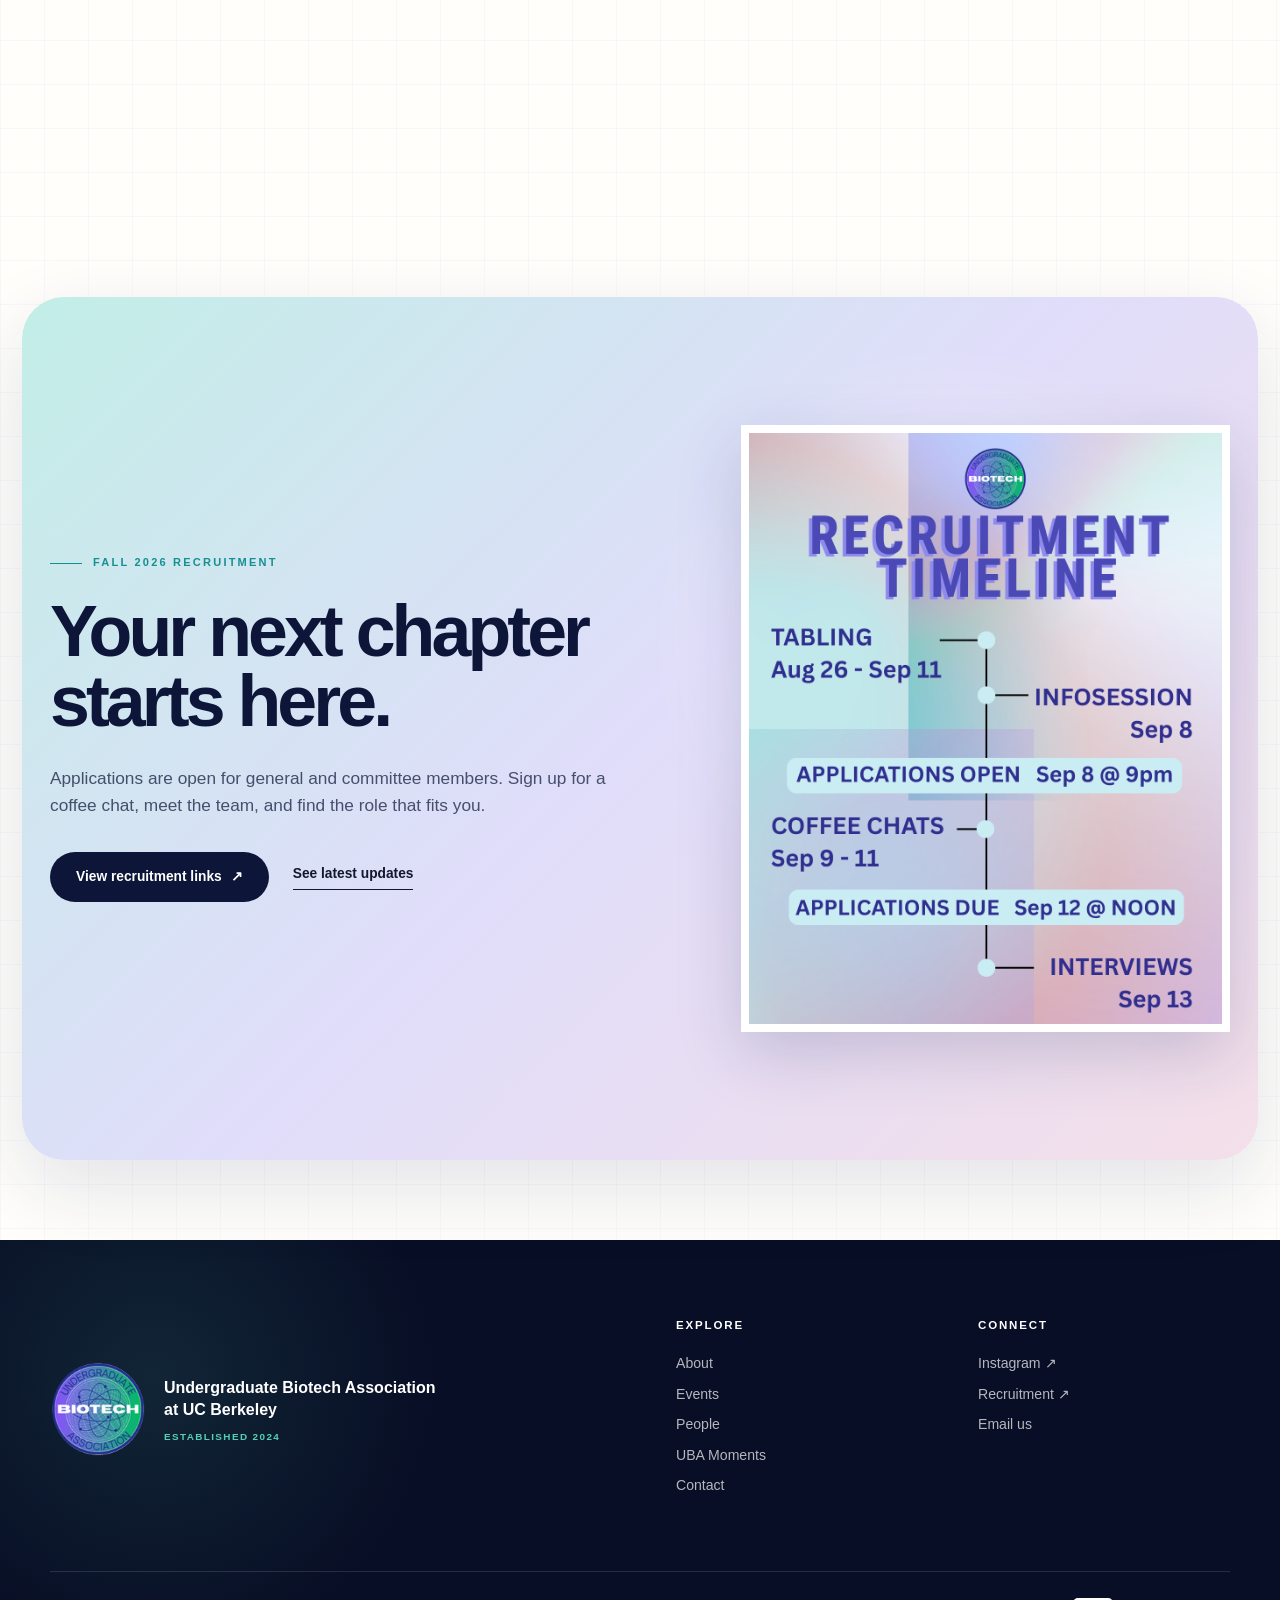
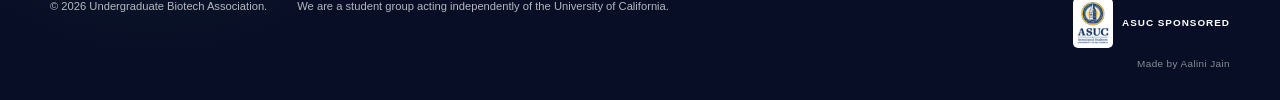
==== commit d55a6208: "Add files via upload fall 2026 uba moments page update" ====
--- a/index.html
+++ b/index.html
@@ -40,15 +40,12 @@
         <a href="#about">About</a>
         <a href="events.html">Events</a>
         <a href="people.html">People</a>
+        <a href="moments.html">UBA Moments</a>
         <a href="contact.html">Contact</a>
         <a class="nav-cta" href="#join">Join us</a>
       </nav>
     </header>
 
-    <div class="floating-applications" aria-label="UBA applications">
-      <a class="floating-apply" href="https://docs.google.com/forms/d/e/1FAIpQLScR4cZwZZ2l4PjpaMu-0mJ9tTbmPl6yTMoB6lJNbiIGY1-iJw/viewform?usp=header" target="_blank" rel="noreferrer">Committee app <span aria-hidden="true">↗</span></a>
-      <a class="floating-apply floating-apply-secondary" href="https://docs.google.com/forms/d/e/1FAIpQLSd3LmWvR2t4Z4Kg3OlW5qCdeOdYHtXtYmruvxZeySSAerFuqg/viewform?usp=header" target="_blank" rel="noreferrer">GM app <span aria-hidden="true">↗</span></a>
-    </div>
 
     <main id="main-content">
       <section id="home" class="hero" aria-labelledby="hero-title">
@@ -203,6 +200,7 @@
           <a href="#about">About</a>
           <a href="events.html">Events</a>
           <a href="people.html">People</a>
+          <a href="moments.html">UBA Moments</a>
           <a href="contact.html">Contact</a>
         </div>
         <div>
--- a/styles.css
+++ b/styles.css
@@ -3413,3 +3413,269 @@
 .committee-banner img[src$="internal-committee.jpg"] {
   object-position: center 8%;
 }
+
+/* Life at UBA collage */
+.collage {
+  display: grid;
+  grid-template-columns: repeat(4, minmax(0, 1fr));
+  grid-auto-rows: clamp(150px, 17vw, 220px);
+  grid-auto-flow: dense;
+  gap: clamp(10px, 1.4vw, 16px);
+}
+
+.collage-tile {
+  margin: 0;
+  overflow: hidden;
+  background: var(--mist);
+  border-radius: 18px;
+}
+
+.collage-tile.big {
+  grid-column: span 2;
+  grid-row: span 2;
+}
+
+.collage-tile.wide {
+  grid-column: span 2;
+}
+
+.collage-tile.tall {
+  grid-row: span 2;
+}
+
+.collage-tile img {
+  display: block;
+  width: 100%;
+  height: 100%;
+  object-fit: cover;
+  object-position: center 35%;
+  transition: transform 600ms cubic-bezier(0.2, 0.7, 0.2, 1);
+}
+
+.collage-tile:hover img {
+  transform: scale(1.04);
+}
+
+@media (max-width: 760px) {
+  .collage {
+    grid-template-columns: repeat(2, minmax(0, 1fr));
+    grid-auto-rows: 42vw;
+  }
+}
+
+@media (prefers-reduced-motion: reduce) {
+  .collage-tile img {
+    transition: none;
+  }
+}
+
+.collage-tile img[src$="life-02.jpg"] { object-position: center 72%; }
+.collage-tile img[src$="life-05.jpg"] { object-position: center 58%; }
+.collage-tile img[src$="life-07.jpg"] { object-position: center 28%; }
+.collage-tile img[src$="life-08.jpg"] { object-position: center 50%; }
+.collage-tile img[src$="life-11.jpg"] { object-position: center 55%; }
+.collage-tile img[src$="life-12.jpg"] { object-position: 40% 60%; }
+
+.collage-heading {
+  margin: 0 0 clamp(18px, 2.4vw, 26px);
+  color: var(--navy-deep);
+  font-size: clamp(1.7rem, 3vw, 2.5rem);
+  letter-spacing: -0.04em;
+}
+
+.collage + .collage-heading {
+  margin-top: clamp(56px, 8vw, 96px);
+}
+
+.collage-tile img[src$="halloween-04.jpg"] { object-position: center 40%; }
+.collage-tile img[src$="hangout-02.jpg"] { object-position: 25% 35%; }
+.collage-tile img[src$="hangout-05.jpg"] { object-position: center 12%; }
+.collage-tile img[src$="hangout-08.jpg"] { object-position: center 45%; }
+
+/* Three equal photos in a row */
+.collage.collage-trio {
+  grid-template-columns: repeat(3, minmax(0, 1fr));
+  grid-auto-rows: auto;
+}
+
+.collage-trio .collage-tile {
+  aspect-ratio: 3 / 2;
+}
+
+@media (max-width: 760px) {
+  .collage.collage-trio {
+    grid-template-columns: 1fr;
+  }
+}
+
+/* ---- Show every group photo in full (no cropping) ---- */
+.collage {
+  display: block;
+  columns: 3;
+  column-gap: clamp(10px, 1.4vw, 16px);
+}
+
+.collage .collage-tile {
+  display: block;
+  margin: 0 0 clamp(10px, 1.4vw, 16px);
+  break-inside: avoid;
+}
+
+.collage .collage-tile img {
+  height: auto;
+  object-fit: initial;
+}
+
+.collage.collage-trio {
+  display: grid;
+  columns: auto;
+  align-items: start;
+}
+
+.collage-trio .collage-tile {
+  aspect-ratio: auto;
+  margin: 0;
+}
+
+@media (max-width: 760px) {
+  .collage {
+    columns: 2;
+  }
+}
+
+.committee-banner figure,
+.team-banner {
+  aspect-ratio: auto;
+}
+
+.committee-banner img,
+.team-banner img {
+  height: auto;
+}
+
+.community-photo-break,
+.community-photo-break {
+  height: auto;
+  aspect-ratio: auto;
+}
+
+.community-photo-break img {
+  display: block;
+  height: auto;
+}
+
+@media (max-width: 620px) {
+  .community-photo-break {
+    height: auto;
+    aspect-ratio: auto;
+  }
+}
+
+/* ---- Square corners on every photo ---- */
+.hero-photo,
+.subpage-hero::before,
+.community-photo-break,
+.recruitment-timeline,
+.recruitment-timeline img,
+.event-recap-photo,
+.event-image,
+.event-image img,
+.photo-grid figure,
+.upcoming-feature-poster,
+.person-card,
+.person-photo,
+.committee-banner,
+.team-banner,
+.fun-tile img,
+.collage-tile {
+  border-radius: 0;
+}
+
+@media (max-width: 900px) {
+  .hero-photo,
+  .subpage-hero::before,
+  .community-photo-break {
+    border-radius: 0;
+  }
+}
+
+/* ---- Life at UBA: justified rows, every photo whole, every row the same height ---- */
+.collage,
+.collage.collage-trio {
+  --row-h: 240px;
+  display: flex;
+  flex-wrap: wrap;
+  gap: 8px;
+  columns: auto;
+}
+
+.collage::after {
+  flex-grow: 999;
+  content: "";
+}
+
+.collage .collage-tile,
+.collage-trio .collage-tile {
+  flex: var(--ar) 1 calc(var(--ar) * var(--row-h));
+  margin: 0;
+  aspect-ratio: auto;
+  overflow: hidden;
+  background: var(--mist);
+}
+
+.collage .collage-tile img {
+  display: block;
+  width: 100%;
+  height: auto;
+  aspect-ratio: var(--ar);
+  object-fit: cover;
+}
+
+.collage-tile:hover img {
+  transform: none;
+}
+
+@media (max-width: 760px) {
+  .collage,
+  .collage.collage-trio {
+    --row-h: 110px;
+    gap: 6px;
+  }
+}
+
+/* Rows are pre-balanced so every row spans the full width on desktop. */
+.collage,
+.collage.collage-trio {
+  flex-direction: column;
+  flex-wrap: nowrap;
+}
+
+.collage::after {
+  display: none;
+}
+
+.collage-row {
+  display: flex;
+  gap: 8px;
+}
+
+.collage-row .collage-tile {
+  flex: var(--ar) 1 0;
+  min-width: 0;
+}
+
+@media (max-width: 760px) {
+  .collage,
+  .collage.collage-trio {
+    flex-direction: row;
+    flex-wrap: wrap;
+  }
+
+  .collage-row {
+    display: contents;
+  }
+
+  .collage-row .collage-tile {
+    flex: var(--ar) 1 calc(var(--ar) * var(--row-h));
+  }
+}
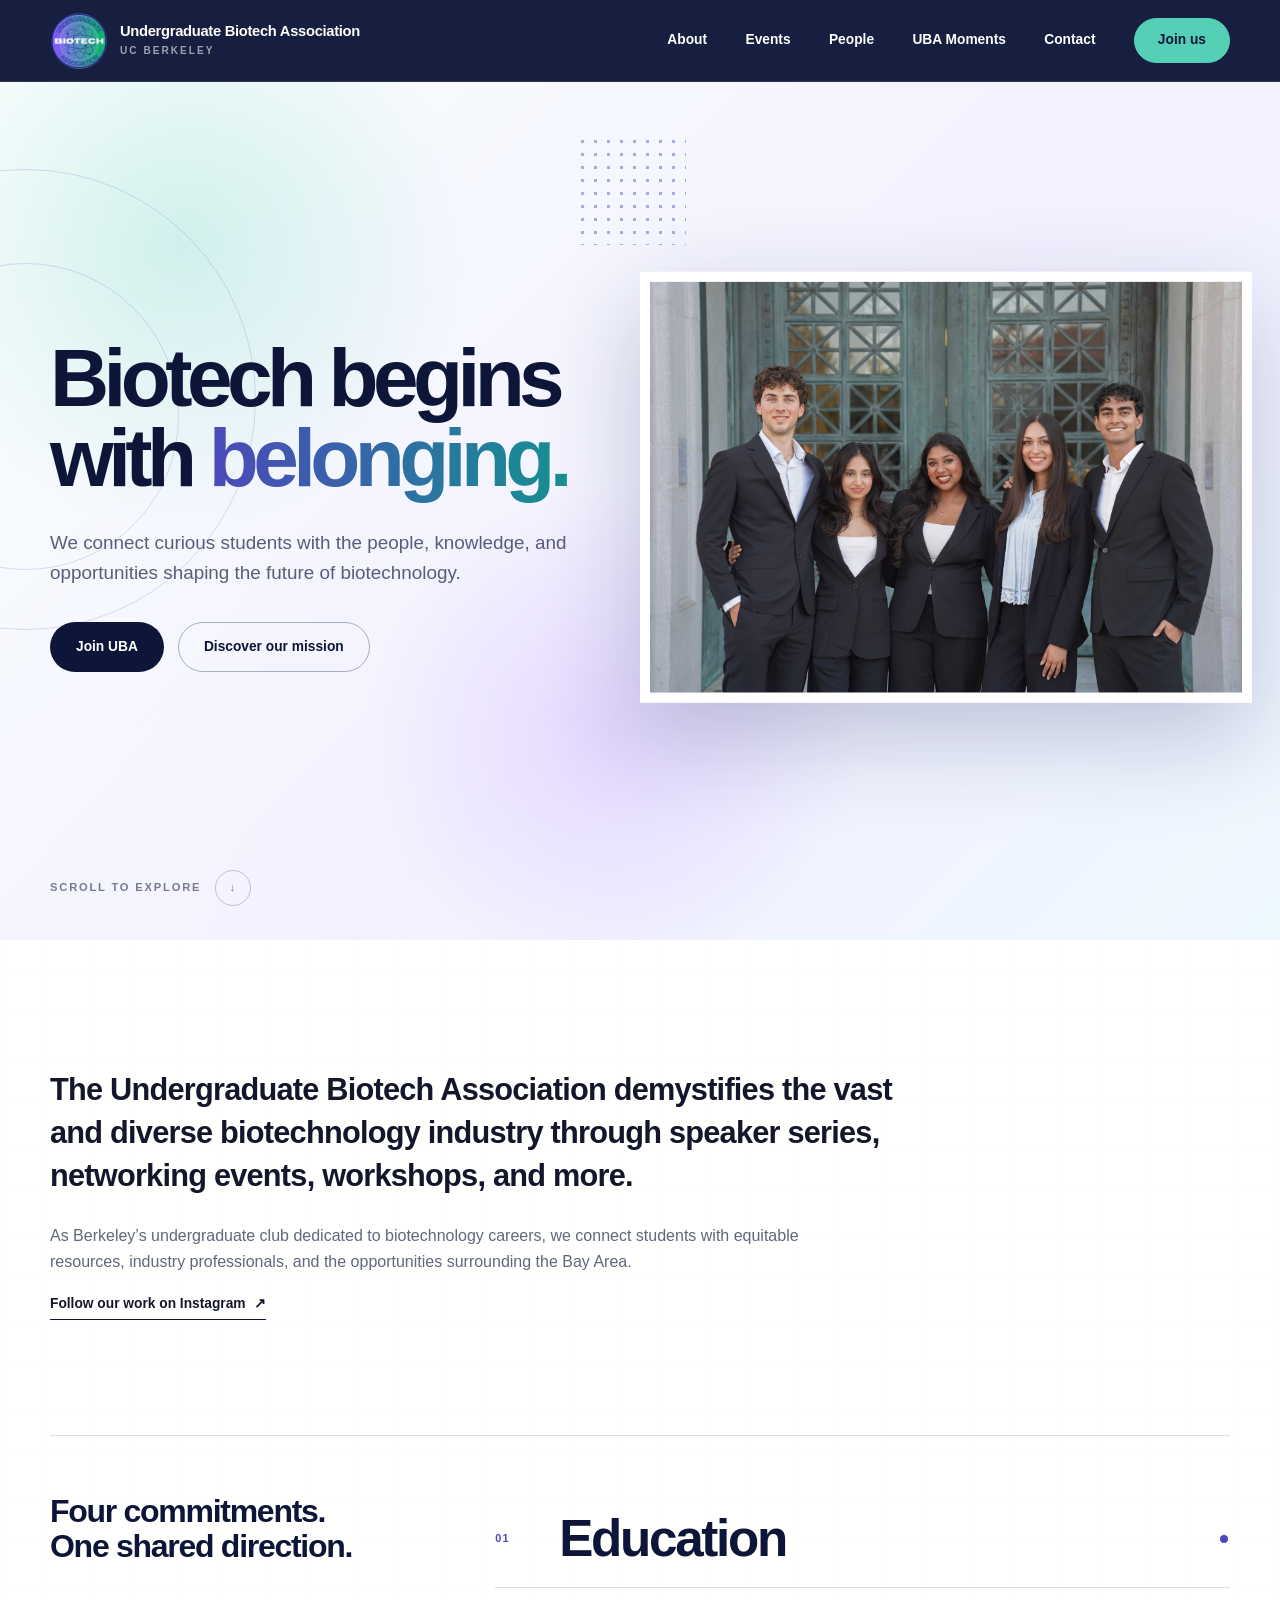
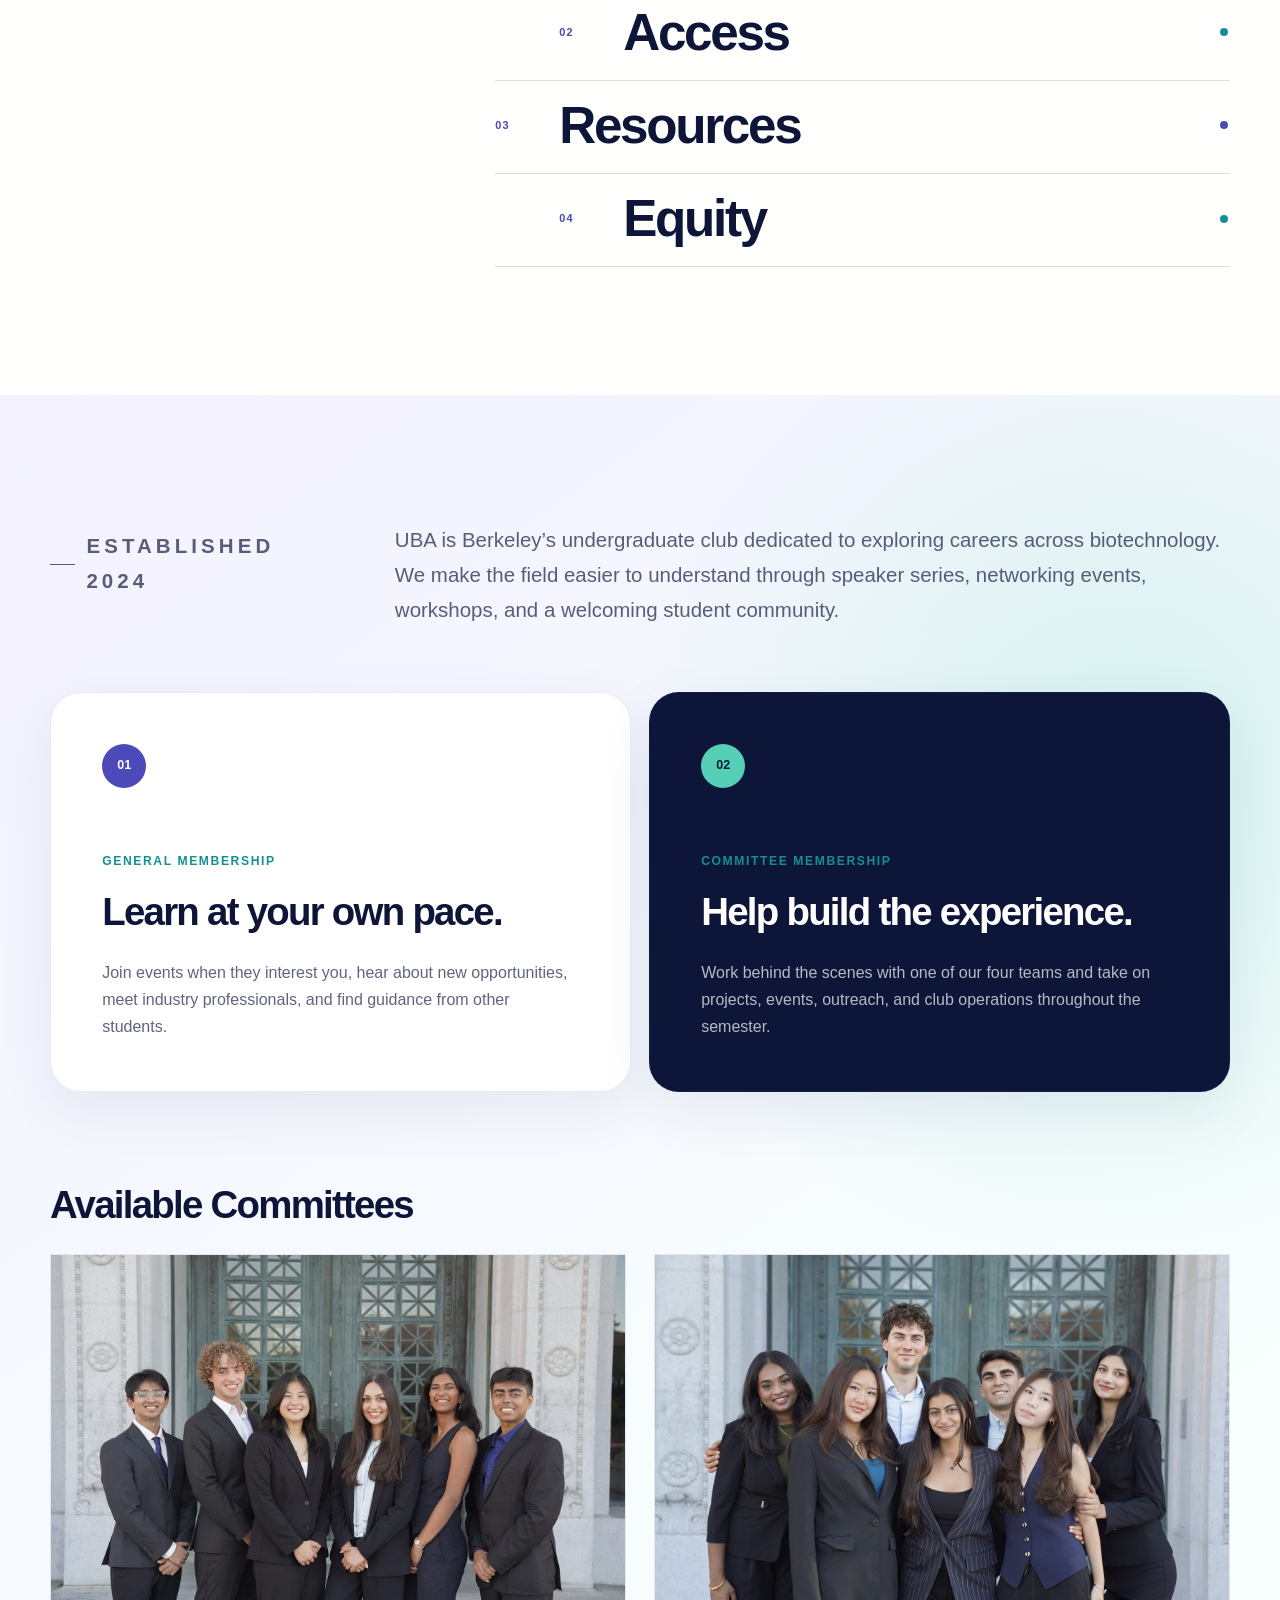
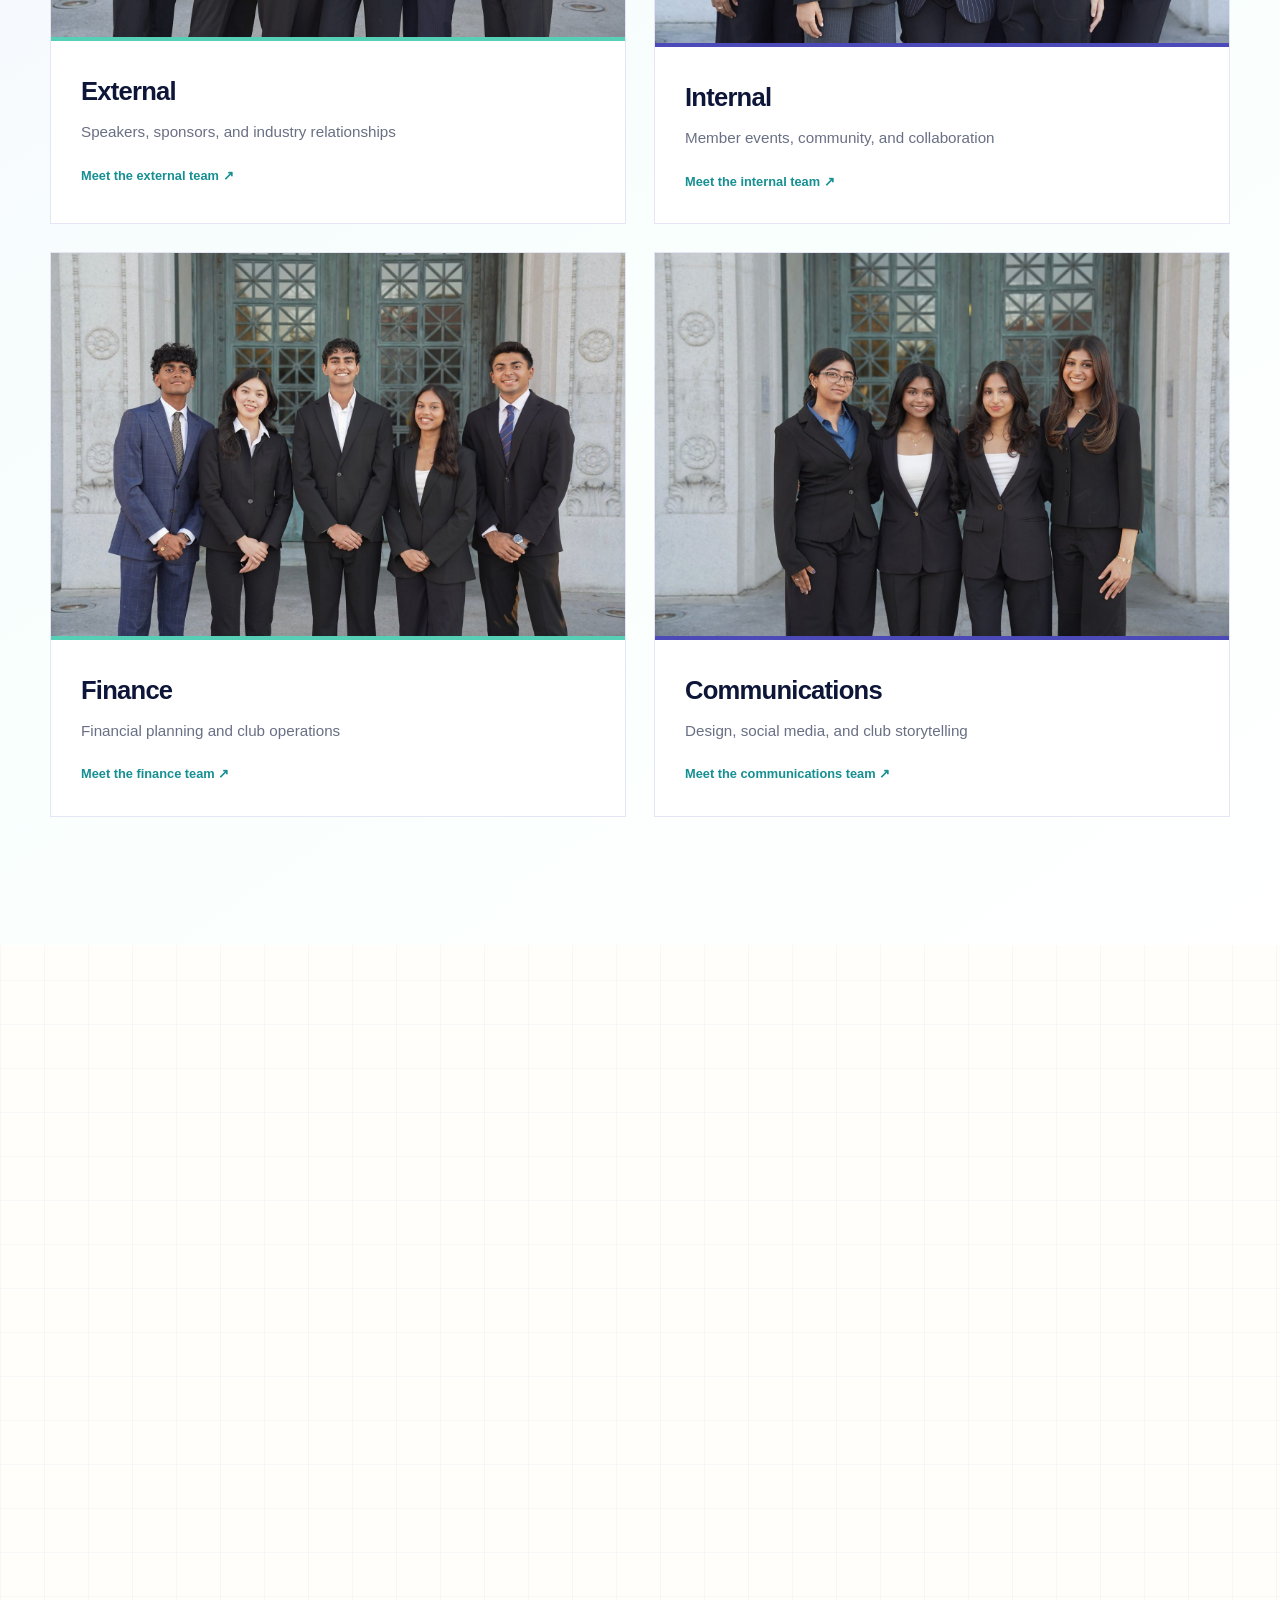
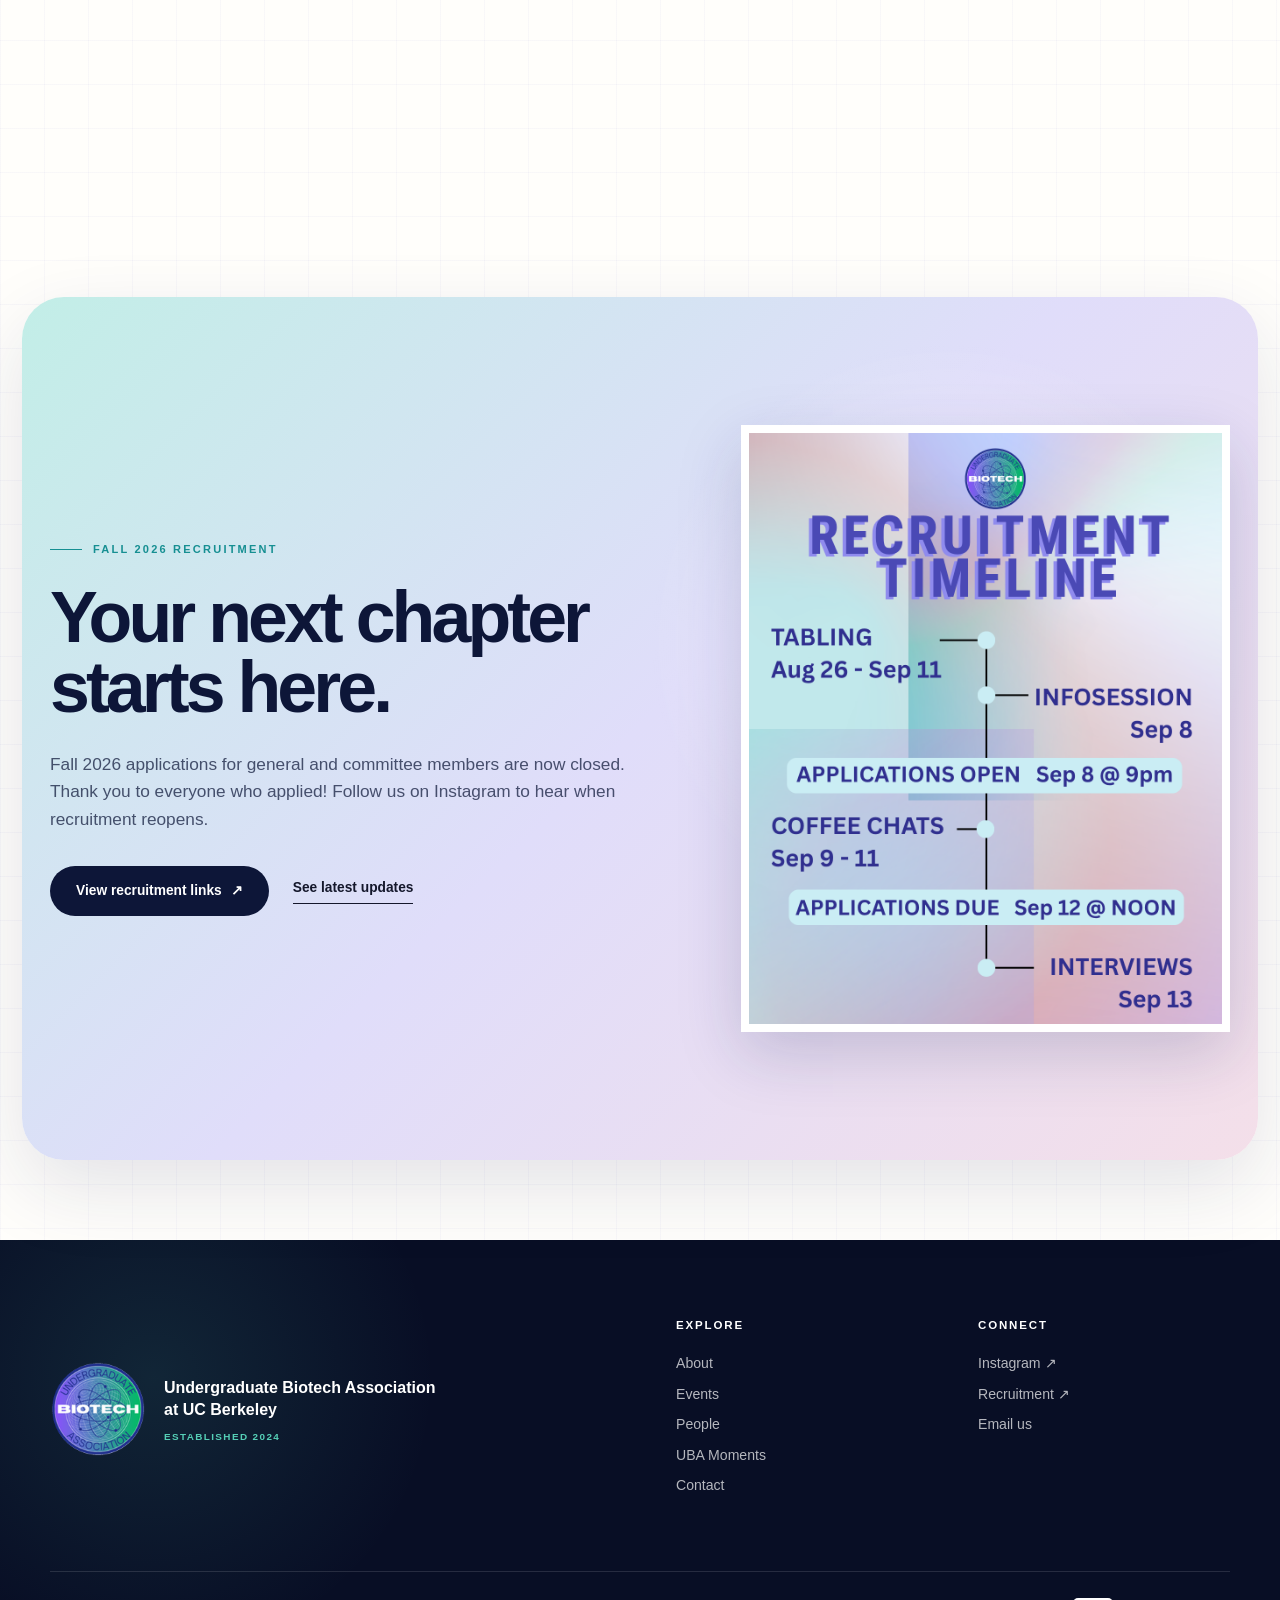
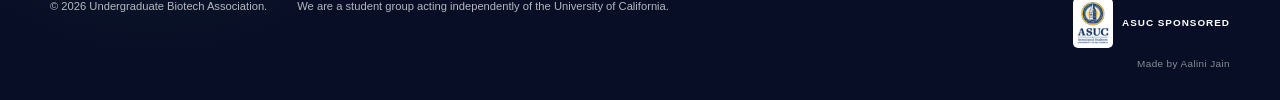
==== commit e277518b: "Add files via upload" ====
--- a/index.html
+++ b/index.html
@@ -156,7 +156,7 @@
             <p class="eyebrow">Fall 2026 recruitment</p>
             <h2>Your next chapter starts here.</h2>
             <p>
-              Applications are open for general and committee members. Sign up for a coffee chat, meet the team, and find the role that fits you.
+              Fall 2026 applications for general and committee members are now closed. Thank you to everyone who applied! Follow us on Instagram to hear when recruitment reopens.
             </p>
             <div class="button-row">
               <a
